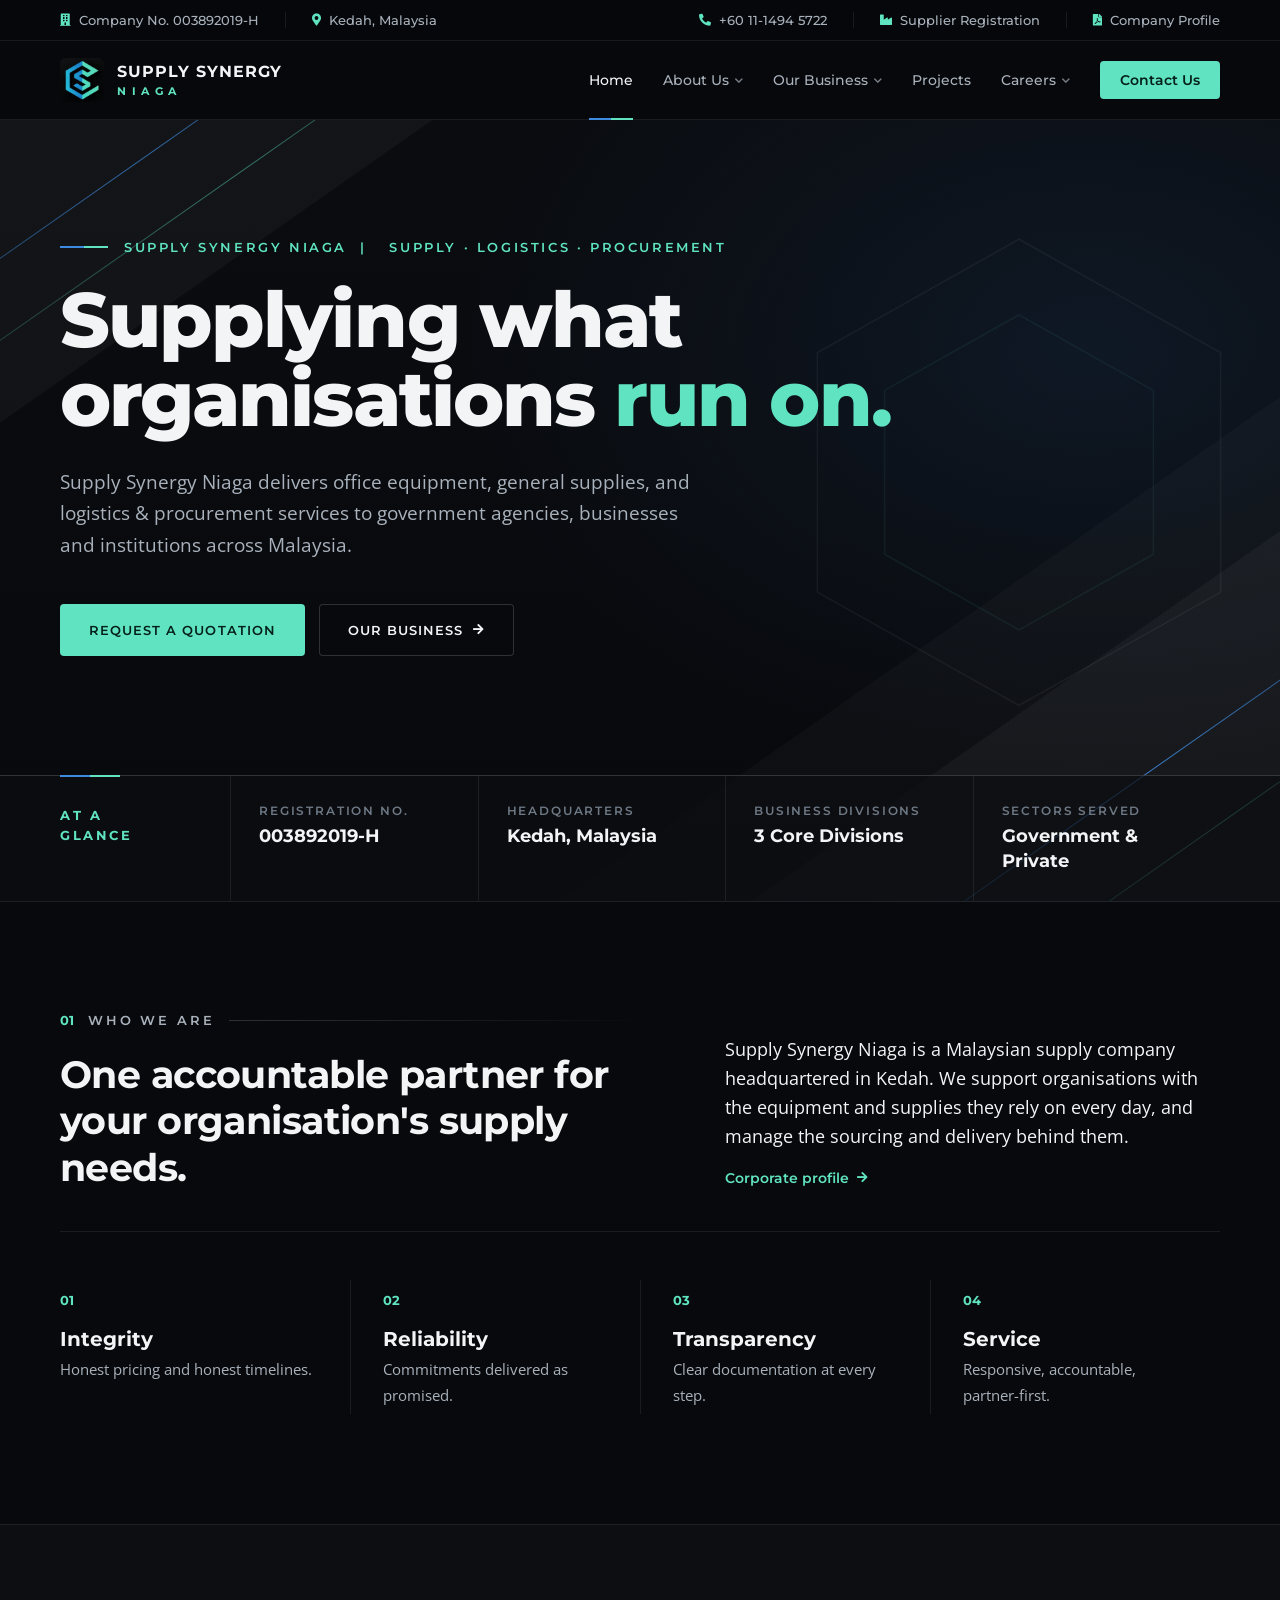
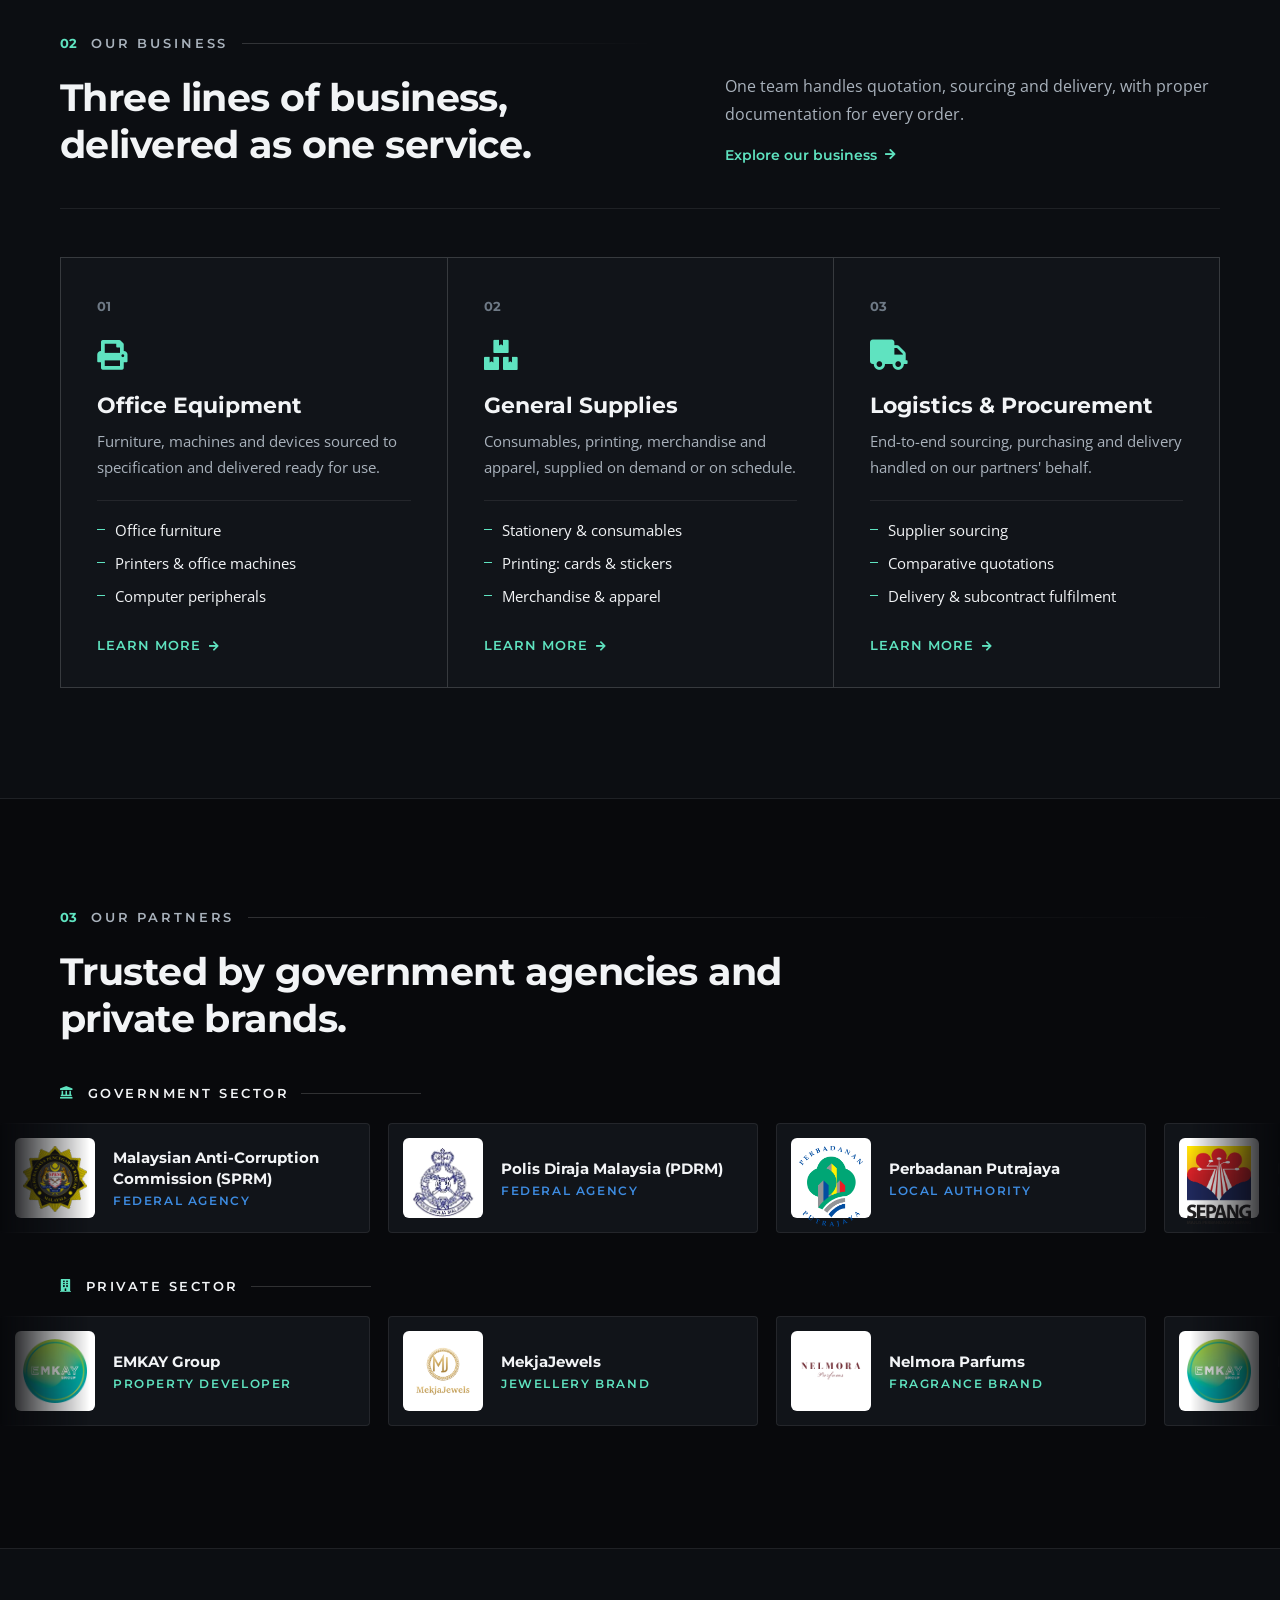
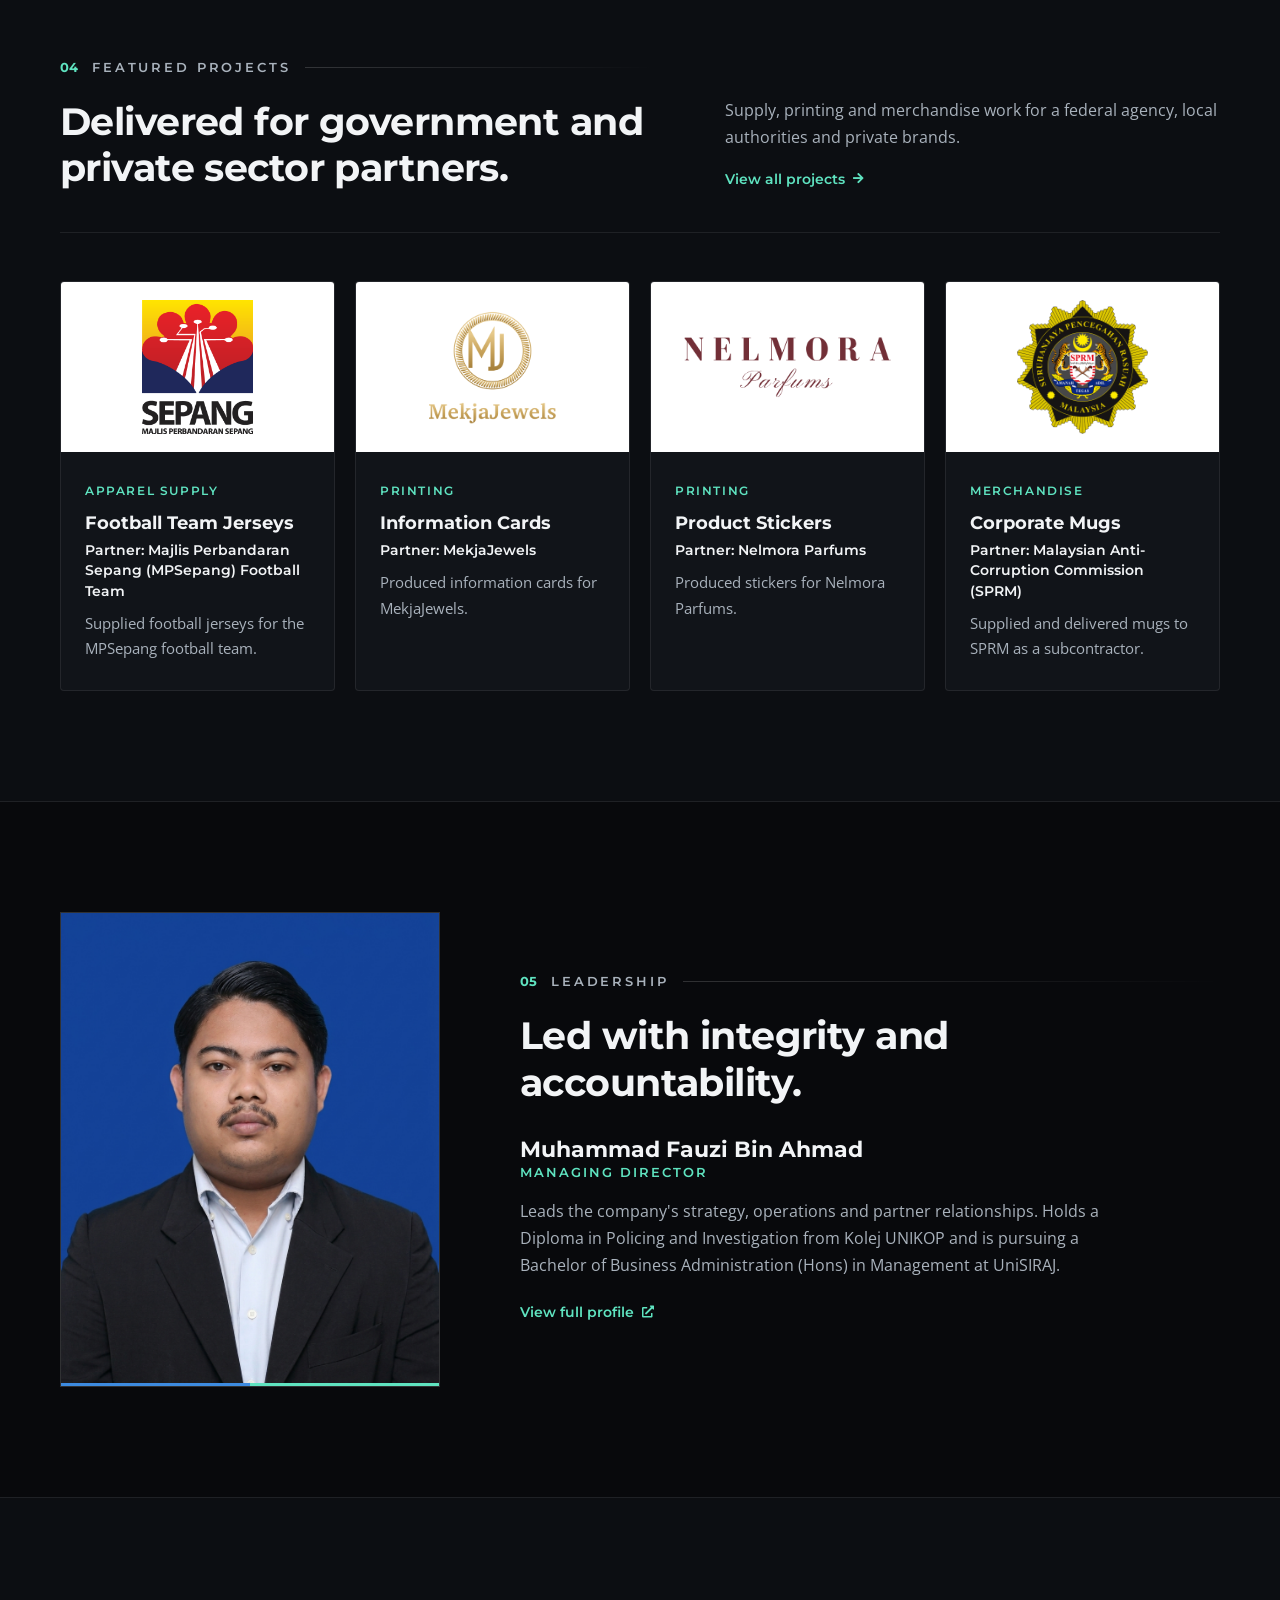
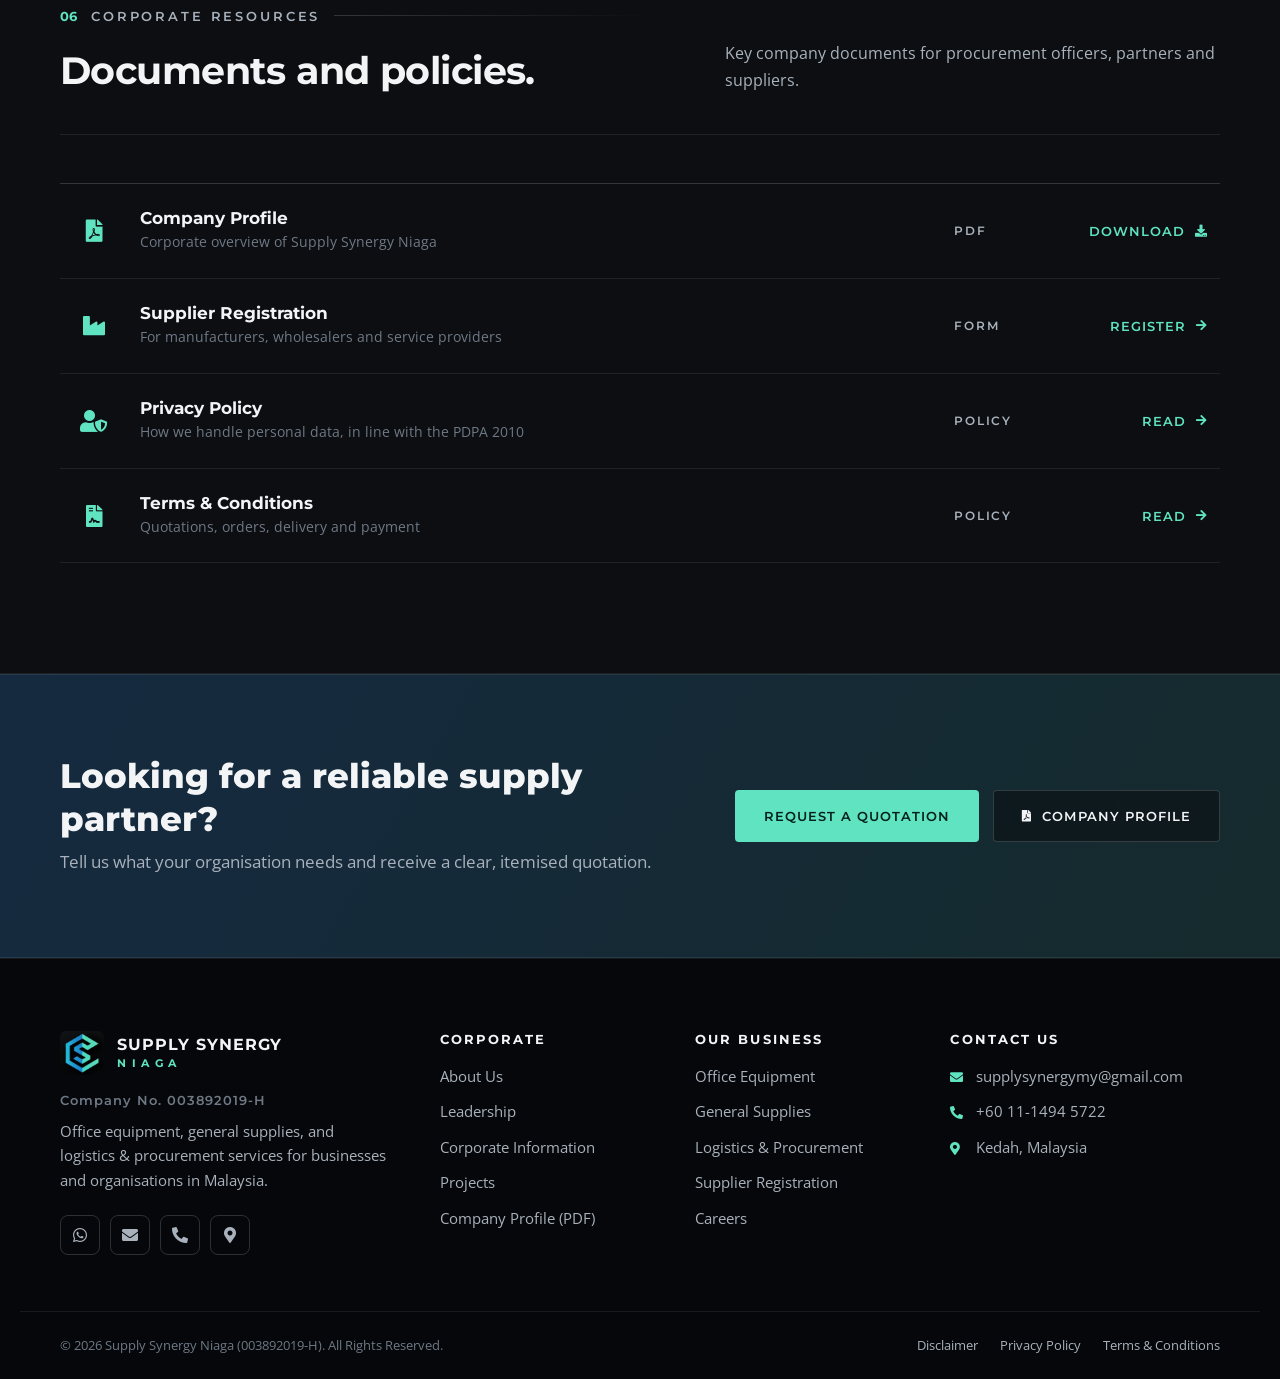
==== index.html @ 67c3a8c5 "Add PDRM, Majlis Perbandaran Kubang Pasu and EMKAY Group as partners" ====
<!DOCTYPE html>
<html lang="en">
<head>
    <meta charset="UTF-8">
    <meta name="viewport" content="width=device-width, initial-scale=1.0">
    <title>Supply Synergy Niaga — Office Equipment, General Supplies, Logistics &amp; Procurement</title>
    <meta name="description" content="Supply Synergy Niaga (003892019-H) supplies office equipment and general supplies, and provides logistics and procurement services to organisations in Malaysia.">
    <link rel="preconnect" href="https://fonts.googleapis.com">
    <link rel="preconnect" href="https://fonts.gstatic.com" crossorigin>
    <link href="https://fonts.googleapis.com/css2?family=Montserrat:wght@500;600;700;800&family=Open+Sans:wght@400;500;600&display=swap" rel="stylesheet">
    <link rel="stylesheet" href="https://cdnjs.cloudflare.com/ajax/libs/font-awesome/5.15.3/css/all.min.css">
    <link rel="stylesheet" href="style.css">
    <link rel="icon" type="image/png" href="image/sc-icon.png">
    <link rel="apple-touch-icon" href="image/sc-icon.png">
</head>
<body>

<!-- ═════════ TOP BAR ═════════ -->
<div class="topbar">
    <div class="wrap topbar-inner">
        <div class="tb-left">
            <span><i class="fas fa-building"></i>Company No. 003892019-H</span>
            <span><i class="fas fa-map-marker-alt"></i>Kedah, Malaysia</span>
        </div>
        <div class="tb-right">
            <a href="tel:+601114945722"><i class="fas fa-phone-alt"></i>+60 11-1494 5722</a>
            <a href="careers.html#suppliers"><i class="fas fa-industry"></i>Supplier Registration</a>
            <a href="company-profile.pdf" target="_blank"><i class="fas fa-file-pdf"></i>Company Profile</a>
        </div>
    </div>
</div>

<!-- ═════════ HEADER ═════════ -->
<header class="header" id="header">
    <span class="progress" id="progress" aria-hidden="true"></span>
    <div class="wrap header-inner">
        <a href="index.html" class="brand">
            <span class="biz-mark" aria-hidden="true"></span>
            <span class="brand-name">Supply Synergy <span class="biz-accent">Niaga</span></span>
        </a>
        <nav class="nav" id="nav">
            <a href="index.html" class="top current" aria-current="page">Home</a>
            <div class="dd">
                <a href="about.html" class="top">About Us <i class="fas fa-chevron-down dd-caret"></i></a>
                <div class="dd-menu mega">
                    <div class="mega-intro">
                        <p class="mega-title">About Us</p>
                        <p>A Malaysian supply, logistics and procurement company built on integrity and reliability.</p>
                        <a href="about.html" class="text-link">Overview <i class="fas fa-arrow-right"></i></a>
                    </div>
                    <div class="mega-links">
                        <a href="about.html#profile"><strong>Corporate Profile</strong><span>Who we are and what we do</span></a>
                        <a href="about.html#vision"><strong>Vision &amp; Mission</strong><span>Our direction and core values</span></a>
                        <a href="about.html#leadership"><strong>Leadership</strong><span>The team that leads the company</span></a>
                        <a href="about.html#corporate-info"><strong>Corporate Information</strong><span>Registration and company details</span></a>
                    </div>
                </div>
            </div>
            <div class="dd">
                <a href="services.html" class="top">Our Business <i class="fas fa-chevron-down dd-caret"></i></a>
                <div class="dd-menu mega">
                    <div class="mega-intro">
                        <p class="mega-title">Our Business</p>
                        <p>Three lines of business, delivered as one service by a single accountable team.</p>
                        <a href="services.html" class="text-link">Overview <i class="fas fa-arrow-right"></i></a>
                    </div>
                    <div class="mega-links">
                        <a href="services.html#office-equipment"><strong>Office Equipment</strong><span>Furniture, machines and devices</span></a>
                        <a href="services.html#general-supplies"><strong>General Supplies</strong><span>Consumables, printing and merchandise</span></a>
                        <a href="services.html#logistics-procurement"><strong>Logistics &amp; Procurement</strong><span>Sourcing, purchasing and delivery</span></a>
                        <a href="services.html#industries"><strong>Industries We Serve</strong><span>Government, councils and private sector</span></a>
                    </div>
                </div>
            </div>
            <a href="projects.html" class="top">Projects</a>
            <div class="dd">
                <a href="careers.html" class="top">Careers <i class="fas fa-chevron-down dd-caret"></i></a>
                <div class="dd-menu mega">
                    <div class="mega-intro">
                        <p class="mega-title">Careers</p>
                        <p>We welcome talented people, reliable suppliers and like-minded businesses to grow with us.</p>
                        <a href="careers.html" class="text-link">Overview <i class="fas fa-arrow-right"></i></a>
                    </div>
                    <div class="mega-links">
                        <a href="careers.html#careers"><strong>Join Our Team</strong><span>Send us your resume</span></a>
                        <a href="careers.html#suppliers"><strong>Supplier Registration</strong><span>Register as a supplier</span></a>
                        <a href="careers.html#partnership"><strong>Business Partnership</strong><span>Joint tenders and co-supply</span></a>
                    </div>
                </div>
            </div>
            <a href="contact.html" class="nav-cta">Contact Us</a>
            <span class="nav-indicator" id="navIndicator" aria-hidden="true"></span>
        </nav>
        <button class="menu" id="menu" aria-label="Open menu" aria-expanded="false">
            <span></span><span></span><span></span>
        </button>
    </div>
</header>

<main>

<!-- HERO -->
<section class="hero" id="home">
    <div class="hero-bg" aria-hidden="true">
        <span class="hero-slab"></span>
        <span class="hero-line l1"></span>
        <span class="hero-line l2"></span>
        <span class="hero-line l3"></span>
        <span class="hero-line l4"></span>
        <svg class="hero-mark" viewBox="0 0 100 115">
            <polygon points="50,2 98,29 98,86 50,113 2,86 2,29"/>
            <polygon points="50,20 82,38 82,77 50,95 18,77 18,38"/>
        </svg>
    </div>
    <div class="wrap hero-inner">
        <div class="hero-text">
            <p class="hero-eyebrow"><span class="he-co">Supply Synergy Niaga &nbsp;|&nbsp;</span> Supply &middot; Logistics &middot; Procurement</p>
            <h1>Supplying what organisations <span>run on.</span></h1>
            <p class="hero-lead">
                Supply Synergy Niaga delivers office equipment, general supplies, and logistics &amp; procurement
                services to government agencies, businesses and institutions across Malaysia.
            </p>
            <div class="home-actions">
                <a href="contact.html" class="btn btn-primary">Request a Quotation</a>
                <a href="services.html" class="btn btn-outline">Our Business <i class="fas fa-arrow-right"></i></a>
            </div>
        </div>
    </div>

    <!-- at a glance -->
    <div class="glance" aria-label="Company at a glance">
        <div class="wrap glance-inner">
            <p class="glance-label">At a <br>Glance</p>
            <dl class="glance-grid">
                <div><dt>Registration No.</dt><dd>003892019-H</dd></div>
                <div><dt>Headquarters</dt><dd>Kedah, Malaysia</dd></div>
                <div><dt>Business Divisions</dt><dd>3 Core Divisions</dd></div>
                <div><dt>Sectors Served</dt><dd>Government &amp; Private</dd></div>
            </dl>
        </div>
    </div>
</section>

<!-- WHO WE ARE -->
<section class="section">
    <div class="wrap">
        <div class="sec-intro">
            <div>
                <div class="sec-head"><span class="sec-idx">01</span><span class="sec-name">Who We Are</span></div>
                <h2 class="sec-title">One accountable partner for your organisation's supply needs.</h2>
            </div>
            <div>
                <p class="lead">Supply Synergy Niaga is a Malaysian supply company headquartered in Kedah. We support organisations with the equipment and supplies they rely on every day, and manage the sourcing and delivery behind them.</p>
                <a href="about.html" class="text-link">Corporate profile <i class="fas fa-arrow-right"></i></a>
            </div>
        </div>
        <div class="values-row">
            <div><span>01</span><strong>Integrity</strong><p>Honest pricing and honest timelines.</p></div>
            <div><span>02</span><strong>Reliability</strong><p>Commitments delivered as promised.</p></div>
            <div><span>03</span><strong>Transparency</strong><p>Clear documentation at every step.</p></div>
            <div><span>04</span><strong>Service</strong><p>Responsive, accountable, partner-first.</p></div>
        </div>
    </div>
</section>

<!-- OUR BUSINESS -->
<section class="section section-alt">
    <div class="wrap">
        <div class="sec-intro">
            <div>
                <div class="sec-head"><span class="sec-idx">02</span><span class="sec-name">Our Business</span></div>
                <h2 class="sec-title">Three lines of business, delivered as one service.</h2>
            </div>
            <div>
                <p>One team handles quotation, sourcing and delivery, with proper documentation for every order.</p>
                <a href="services.html" class="text-link">Explore our business <i class="fas fa-arrow-right"></i></a>
            </div>
        </div>
        <div class="divisions">
            <a href="services.html#office-equipment" class="division">
                <span class="div-num">01</span>
                <i class="fas fa-print"></i>
                <h3>Office Equipment</h3>
                <p>Furniture, machines and devices sourced to specification and delivered ready for use.</p>
                <ul><li>Office furniture</li><li>Printers &amp; office machines</li><li>Computer peripherals</li></ul>
                <span class="div-more">Learn more <i class="fas fa-arrow-right"></i></span>
            </a>
            <a href="services.html#general-supplies" class="division">
                <span class="div-num">02</span>
                <i class="fas fa-boxes"></i>
                <h3>General Supplies</h3>
                <p>Consumables, printing, merchandise and apparel, supplied on demand or on schedule.</p>
                <ul><li>Stationery &amp; consumables</li><li>Printing: cards &amp; stickers</li><li>Merchandise &amp; apparel</li></ul>
                <span class="div-more">Learn more <i class="fas fa-arrow-right"></i></span>
            </a>
            <a href="services.html#logistics-procurement" class="division">
                <span class="div-num">03</span>
                <i class="fas fa-truck"></i>
                <h3>Logistics &amp; Procurement</h3>
                <p>End-to-end sourcing, purchasing and delivery handled on our partners' behalf.</p>
                <ul><li>Supplier sourcing</li><li>Comparative quotations</li><li>Delivery &amp; subcontract fulfilment</li></ul>
                <span class="div-more">Learn more <i class="fas fa-arrow-right"></i></span>
            </a>
        </div>
    </div>
</section>

<!-- PARTNERS -->
<section class="section partners" id="partners" aria-label="Our partners">
    <div class="wrap">
        <div class="sec-head"><span class="sec-idx">03</span><span class="sec-name">Our Partners</span></div>
        <div class="partners-head">
            <h2 class="sec-title">Trusted by government agencies and private brands.</h2>
        </div>
    </div>
    <div class="pm-row">
        <div class="wrap"><p class="pm-label"><i class="fas fa-landmark"></i> Government Sector</p></div>
        <div class="pm">
            <ul class="pm-track">
                <li class="pm-card"><span class="pm-logo"><img src="image/sprm.png" alt=""></span><span class="pm-text"><strong>Malaysian Anti-Corruption Commission (SPRM)</strong><small>Federal Agency</small></span></li>
                <li class="pm-card"><span class="pm-logo"><img src="image/pdrm-web.png" alt=""></span><span class="pm-text"><strong>Polis Diraja Malaysia (PDRM)</strong><small>Federal Agency</small></span></li>
                <li class="pm-card"><span class="pm-logo"><img src="image/ppj-web.png" alt=""></span><span class="pm-text"><strong>Perbadanan Putrajaya</strong><small>Local Authority</small></span></li>
                <li class="pm-card"><span class="pm-logo"><img src="image/mpsepang.png" alt=""></span><span class="pm-text"><strong>Majlis Perbandaran Sepang</strong><small>Municipal Council</small></span></li>
                <li class="pm-card"><span class="pm-logo"><img src="image/kubang%20pasu.png" alt=""></span><span class="pm-text"><strong>Majlis Perbandaran Kubang Pasu</strong><small>Municipal Council</small></span></li>
            </ul>
        </div>
    </div>
    <div class="pm-row pm-private">
        <div class="wrap"><p class="pm-label"><i class="fas fa-building"></i> Private Sector</p></div>
        <div class="pm pm-rev">
            <ul class="pm-track">
                <li class="pm-card"><span class="pm-logo"><img src="image/emkay.png" alt=""></span><span class="pm-text"><strong>EMKAY Group</strong><small>Property Developer</small></span></li>
                <li class="pm-card"><span class="pm-logo"><img src="image/mekjajewels-web.png" alt=""></span><span class="pm-text"><strong>MekjaJewels</strong><small>Jewellery Brand</small></span></li>
                <li class="pm-card"><span class="pm-logo"><img src="image/nelmora.png" alt=""></span><span class="pm-text"><strong>Nelmora Parfums</strong><small>Fragrance Brand</small></span></li>
            </ul>
        </div>
    </div>
</section>

<!-- FEATURED PROJECTS -->
<section class="section section-alt">
    <div class="wrap">
        <div class="sec-intro">
            <div>
                <div class="sec-head"><span class="sec-idx">04</span><span class="sec-name">Featured Projects</span></div>
                <h2 class="sec-title">Delivered for government and private sector partners.</h2>
            </div>
            <div>
                <p>Supply, printing and merchandise work for a federal agency, local authorities and private brands.</p>
                <a href="projects.html" class="text-link">View all projects <i class="fas fa-arrow-right"></i></a>
            </div>
        </div>
        <div class="projects">
            <article class="project">
                <div class="project-img project-logo"><img src="image/mpsepang.png" alt="Majlis Perbandaran Sepang logo"></div>
                <div class="project-body">
                    <span class="project-tag">Apparel Supply</span>
                    <h3>Football Team Jerseys</h3>
                    <p class="project-client">Partner: Majlis Perbandaran Sepang (MPSepang) Football Team</p>
                    <p>Supplied football jerseys for the MPSepang football team.</p>
                </div>
            </article>
            <article class="project">
                <div class="project-img project-logo"><img src="image/mekjajewels-web.png" alt="MekjaJewels logo"></div>
                <div class="project-body">
                    <span class="project-tag">Printing</span>
                    <h3>Information Cards</h3>
                    <p class="project-client">Partner: MekjaJewels</p>
                    <p>Produced information cards for MekjaJewels.</p>
                </div>
            </article>
            <article class="project">
                <div class="project-img project-logo"><img src="image/nelmora.png" alt="Nelmora Parfums logo"></div>
                <div class="project-body">
                    <span class="project-tag">Printing</span>
                    <h3>Product Stickers</h3>
                    <p class="project-client">Partner: Nelmora Parfums</p>
                    <p>Produced stickers for Nelmora Parfums.</p>
                </div>
            </article>
            <article class="project">
                <div class="project-img project-logo"><img src="image/sprm.png" alt="Malaysian Anti-Corruption Commission (SPRM) logo"></div>
                <div class="project-body">
                    <span class="project-tag">Merchandise</span>
                    <h3>Corporate Mugs</h3>
                    <p class="project-client">Partner: Malaysian Anti-Corruption Commission (SPRM)</p>
                    <p>Supplied and delivered mugs to SPRM as a subcontractor.</p>
                </div>
            </article>
        </div>
    </div>
</section>

<!-- LEADERSHIP -->
<section class="section">
    <div class="wrap leader-feature">
        <div class="lf-photo"><img src="image/F.jpg" alt="Muhammad Fauzi Bin Ahmad, Managing Director"></div>
        <div class="lf-body">
            <div class="sec-head"><span class="sec-idx">05</span><span class="sec-name">Leadership</span></div>
            <h2 class="sec-title">Led with integrity and accountability.</h2>
            <p class="lf-name">Muhammad Fauzi Bin Ahmad</p>
            <p class="lf-role">Managing Director</p>
            <p>Leads the company's strategy, operations and partner relationships. Holds a Diploma in Policing and Investigation from Kolej UNIKOP and is pursuing a Bachelor of Business Administration (Hons) in Management at UniSIRAJ.</p>
            <a href="https://portfoliomuhammadfauzi.netlify.app" target="_blank" rel="noopener" class="text-link">View full profile <i class="fas fa-external-link-alt"></i></a>
        </div>
    </div>
</section>

<!-- CORPORATE RESOURCES -->
<section class="section section-alt">
    <div class="wrap">
        <div class="sec-intro">
            <div>
                <div class="sec-head"><span class="sec-idx">06</span><span class="sec-name">Corporate Resources</span></div>
                <h2 class="sec-title">Documents and policies.</h2>
            </div>
            <div>
                <p>Key company documents for procurement officers, partners and suppliers.</p>
            </div>
        </div>
        <ul class="docs">
            <li><a href="company-profile.pdf" target="_blank">
                <i class="fas fa-file-pdf"></i>
                <span class="doc-name"><strong>Company Profile</strong><small>Corporate overview of Supply Synergy Niaga</small></span>
                <span class="doc-type">PDF</span>
                <span class="doc-act">Download <i class="fas fa-download"></i></span>
            </a></li>
            <li><a href="careers.html#suppliers">
                <i class="fas fa-industry"></i>
                <span class="doc-name"><strong>Supplier Registration</strong><small>For manufacturers, wholesalers and service providers</small></span>
                <span class="doc-type">Form</span>
                <span class="doc-act">Register <i class="fas fa-arrow-right"></i></span>
            </a></li>
            <li><a href="privacy-policy.html">
                <i class="fas fa-user-shield"></i>
                <span class="doc-name"><strong>Privacy Policy</strong><small>How we handle personal data, in line with the PDPA 2010</small></span>
                <span class="doc-type">Policy</span>
                <span class="doc-act">Read <i class="fas fa-arrow-right"></i></span>
            </a></li>
            <li><a href="terms.html">
                <i class="fas fa-file-contract"></i>
                <span class="doc-name"><strong>Terms &amp; Conditions</strong><small>Quotations, orders, delivery and payment</small></span>
                <span class="doc-type">Policy</span>
                <span class="doc-act">Read <i class="fas fa-arrow-right"></i></span>
            </a></li>
        </ul>
    </div>
</section>

<section class="cta-band">
    <div class="wrap cta-inner">
        <div>
            <h2>Looking for a reliable supply partner?</h2>
            <p>Tell us what your organisation needs and receive a clear, itemised quotation.</p>
        </div>
        <div class="cta-actions">
            <a href="contact.html" class="btn btn-primary">Request a Quotation</a>
            <a href="company-profile.pdf" target="_blank" class="btn btn-outline"><i class="fas fa-file-pdf"></i> Company Profile</a>
        </div>
    </div>
</section>

</main>

<!-- ═════════ FOOTER ═════════ -->
<footer class="biz-footer">
    <div class="wrap bf-grid">
        <div class="bf-brand">
            <a href="index.html" class="brand">
                <span class="biz-mark" aria-hidden="true"></span>
                <span class="brand-name">Supply Synergy <span class="biz-accent">Niaga</span></span>
            </a>
            <p class="bf-reg">Company No. 003892019-H</p>
            <p>Office equipment, general supplies, and logistics &amp; procurement services for businesses and organisations in Malaysia.</p>
            <div class="bf-social">
                <a href="https://wa.me/601114945722" target="_blank" rel="noopener" aria-label="WhatsApp"><i class="fab fa-whatsapp"></i></a>
                <a href="mailto:supplysynergymy@gmail.com" aria-label="Email"><i class="fas fa-envelope"></i></a>
                <a href="tel:+601114945722" aria-label="Phone"><i class="fas fa-phone-alt"></i></a>
                <a href="https://maps.app.goo.gl/RT6RMcLfSnPnwhN46" target="_blank" rel="noopener" aria-label="Location"><i class="fas fa-map-marker-alt"></i></a>
            </div>
        </div>
        <div>
            <h4>Corporate</h4>
            <ul>
                <li><a href="about.html">About Us</a></li>
                <li><a href="about.html#leadership">Leadership</a></li>
                <li><a href="about.html#corporate-info">Corporate Information</a></li>
                <li><a href="projects.html">Projects</a></li>
                <li><a href="company-profile.pdf" target="_blank">Company Profile (PDF)</a></li>
            </ul>
        </div>
        <div>
            <h4>Our Business</h4>
            <ul>
                <li><a href="services.html#office-equipment">Office Equipment</a></li>
                <li><a href="services.html#general-supplies">General Supplies</a></li>
                <li><a href="services.html#logistics-procurement">Logistics &amp; Procurement</a></li>
                <li><a href="careers.html#suppliers">Supplier Registration</a></li>
                <li><a href="careers.html">Careers</a></li>
            </ul>
        </div>
        <div>
            <h4>Contact Us</h4>
            <ul class="bf-contact">
                <li><i class="fas fa-envelope"></i><a href="mailto:supplysynergymy@gmail.com">supplysynergymy@gmail.com</a></li>
                <li><i class="fas fa-phone-alt"></i><a href="tel:+601114945722">+60 11-1494 5722</a></li>
                <li><i class="fas fa-map-marker-alt"></i><a href="https://maps.app.goo.gl/RT6RMcLfSnPnwhN46" target="_blank" rel="noopener">Kedah, Malaysia</a></li>
            </ul>
        </div>
    </div>
    <div class="wrap bf-bottom">
        <span>&copy; 2026 Supply Synergy Niaga (003892019-H). All Rights Reserved.</span>
        <nav class="bf-legal" aria-label="Legal">
            <a href="disclaimer.html">Disclaimer</a>
            <a href="privacy-policy.html">Privacy Policy</a>
            <a href="terms.html">Terms &amp; Conditions</a>
        </nav>
    </div>
</footer>

<script src="script.js"></script>
</body>
</html>
---- style.css ----
/* Supply Synergy Niaga — corporate website
   Dark theme: colours and heading font follow the Supply Synergy Niaga logo. */

:root {
    --bg:     #08090c;
    --bg-2:   #0c0e12;
    --card:   #111419;
    --card-2: #161a20;
    --line:   rgba(255,255,255,.08);
    --line-2: rgba(255,255,255,.16);

    --text:   #f2f4f6;
    --text-2: #a9b2bc;
    --muted:  #6e7985;

    --blue:   #3d8be0;
    --mint:   #5fe3c0;
    --bar: linear-gradient(90deg, var(--blue) 50%, var(--mint) 50%);

    --head: 'Montserrat', Arial, sans-serif;
    --body: 'Open Sans', Arial, sans-serif;
    --r: 4px;
    --ease: cubic-bezier(.2,.7,.2,1);
    --hh: 78px;
}

*, *::before, *::after { margin: 0; padding: 0; box-sizing: border-box; }
html { scroll-behavior: smooth; scroll-padding-top: calc(var(--hh) + 16px); }
body {
    background: var(--bg);
    color: var(--text-2);
    font: 400 16px/1.7 var(--body);
    -webkit-font-smoothing: antialiased;
    overflow-x: hidden;
}
a { color: inherit; text-decoration: none; }
img { display: block; max-width: 100%; }
ul, ol { list-style: none; }
h1, h2, h3, h4 { font-family: var(--head); color: var(--text); line-height: 1.25; }

.wrap { max-width: 1240px; margin: 0 auto; padding: 0 40px; }

/* ═════════ BUTTONS ═════════ */
.btn {
    display: inline-flex; align-items: center; justify-content: center; gap: 10px;
    height: 52px; padding: 0 28px;
    border-radius: 4px; border: 1px solid transparent;
    font: 600 13px var(--head); letter-spacing: .08em; text-transform: uppercase;
    cursor: pointer;
    transition: background .2s, color .2s, border-color .2s;
}
.btn i { font-size: 12px; }
.btn-primary { background: var(--mint); color: #05201a; }
.btn-primary:hover { background: #84ecd0; }
.btn-outline { border-color: var(--line-2); color: var(--text); background: rgba(8,9,12,.5); }
.btn-outline:hover { border-color: var(--mint); color: var(--mint); }

/* ═════════ TOP BAR ═════════ */
.topbar { background: #05070a; border-bottom: 1px solid var(--line); font: 500 13px var(--head); color: var(--text-2); }
.topbar-inner { height: 40px; display: flex; align-items: center; justify-content: space-between; gap: 20px; }
.tb-left, .tb-right { display: flex; align-items: center; gap: 26px; }
.topbar a, .topbar span { display: inline-flex; align-items: center; gap: 8px; white-space: nowrap; transition: color .2s; }
.topbar i { color: var(--mint); font-size: 12px; }
.topbar a:hover { color: var(--text); }
.tb-right a + a, .tb-left span + span { padding-left: 26px; border-left: 1px solid var(--line); }

/* ═════════ HEADER ═════════ */
.header {
    position: sticky; top: 0; z-index: 50;
    background: rgba(8,9,12,.92);
    backdrop-filter: blur(12px); -webkit-backdrop-filter: blur(12px);
    border-bottom: 1px solid var(--line);
    transition: box-shadow .3s;
}
.header.ruled { box-shadow: 0 10px 30px rgba(0,0,0,.45); }
.progress {
    position: absolute; left: 0; bottom: -1px; height: 2px; width: 100%;
    background: linear-gradient(90deg, var(--blue), var(--mint));
    transform-origin: 0 50%; transform: scaleX(0);
}
.header-inner { height: var(--hh); display: flex; align-items: center; justify-content: space-between; gap: 24px; }

.brand { display: flex; align-items: center; gap: 13px; }
.biz-mark {
    width: 44px; height: 44px; flex-shrink: 0; border-radius: 6px;
    background: #0b0d10 url('image/sc-icon.png') center / cover no-repeat;
}
.brand-name {
    display: flex; flex-direction: column;
    font: 700 16px/1.1 var(--head); letter-spacing: .06em; text-transform: uppercase; color: var(--text);
}
.biz-accent { margin-top: 5px; font: 700 11px/1 var(--head); letter-spacing: .5em; color: var(--mint); }

.nav { position: relative; align-self: stretch; display: flex; align-items: center; gap: 30px; }
.nav a { font: 500 14px var(--head); color: var(--text-2); transition: color .2s; }
.nav a:hover, .nav a.active, .nav a.top.current { color: var(--text); }
.nav a.nav-cta { padding: 10px 20px; border-radius: 4px; background: var(--mint); color: #05201a; font-weight: 600; }
.nav a.nav-cta:hover { background: #84ecd0; color: #05201a; }
.nav-indicator {
    position: absolute; left: 0; bottom: -1px; height: 2px; width: 0;
    background: var(--bar);
    transition: transform .4s var(--ease), width .4s var(--ease), opacity .3s;
    opacity: 0;
}
.nav-indicator.show { opacity: 1; }

/* mega menu: full-width panel under the header */
.header-inner { position: relative; }
.nav { position: static; }
.dd { position: static; align-self: stretch; display: flex; align-items: center; }
.dd > a { display: inline-flex; align-items: center; gap: 6px; }
.dd-caret { font-size: 9px; opacity: .7; transition: transform .25s; }
.dd:hover .dd-caret, .dd:focus-within .dd-caret { transform: rotate(180deg); }
.dd-menu {
    position: absolute; top: 100%; left: 40px; right: 40px;
    display: grid; grid-template-columns: 320px minmax(0, 1fr);
    background: #0d1015; border: 1px solid var(--line-2); border-top: 0;
    box-shadow: 0 30px 60px rgba(0,0,0,.6);
    opacity: 0; visibility: hidden; transform: translateY(6px);
    transition: opacity .2s, transform .2s, visibility .2s;
    z-index: 60;
}
.dd-menu::before { content: ''; position: absolute; left: 0; top: 0; width: 160px; height: 2px; background: var(--bar); }
.dd:hover .dd-menu, .dd:focus-within .dd-menu { opacity: 1; visibility: visible; transform: none; }
.mega-intro { padding: 36px 36px 34px; border-right: 1px solid var(--line); background: var(--bg-2); }
.mega-title { font: 700 22px var(--head); color: var(--text); }
.mega-intro p:not(.mega-title) { margin-top: 10px; font-size: 14.5px; line-height: 1.65; }
.mega-intro .text-link { margin-top: 18px; }
.mega-links { padding: 24px; display: grid; grid-template-columns: repeat(2, minmax(0, 1fr)); gap: 4px; align-content: start; }
.mega-links a { display: block; padding: 16px 18px; border-left: 2px solid transparent; transition: background .2s, border-color .2s; }
.mega-links a:hover { background: rgba(255,255,255,.03); border-left-color: var(--mint); }
.mega-links strong { display: block; font: 600 15px var(--head); color: var(--text); }
.mega-links span { display: block; margin-top: 3px; font: 400 13.5px var(--body); color: var(--muted); }
.mega-links a:hover strong { color: var(--mint); }

.menu { display: none; width: 40px; height: 40px; background: none; border: 0; cursor: pointer; position: relative; }
.menu span { position: absolute; left: 9px; right: 9px; height: 2px; border-radius: 2px; background: var(--text); transition: transform .25s, opacity .25s, top .25s; }
.menu span:nth-child(1) { top: 13px; }
.menu span:nth-child(2) { top: 19px; }
.menu span:nth-child(3) { top: 25px; }
.menu[aria-expanded="true"] span:nth-child(1) { top: 19px; transform: rotate(45deg); }
.menu[aria-expanded="true"] span:nth-child(2) { opacity: 0; }
.menu[aria-expanded="true"] span:nth-child(3) { top: 19px; transform: rotate(-45deg); }

/* ═════════ HOME HERO ═════════
   Full-width statement. The diagonal light lines and dark slabs echo the logo banner. */
.hero {
    position: relative; overflow: hidden;
    display: flex; flex-direction: column;
    min-height: min(880px, calc(100svh - 118px));
    border-bottom: 1px solid var(--line);
    background:
        radial-gradient(900px 600px at 85% 30%, rgba(61,139,224,.10), transparent 70%),
        linear-gradient(180deg, #0a0c10, var(--bg));
}
.hero-bg { position: absolute; inset: 0; pointer-events: none; }
.hero-slab {                /* dark angled panels, as in the banner corners */
    position: absolute; inset: 0;
    background:
        linear-gradient(145deg, rgba(255,255,255,.035) 0 18%, transparent 18.1%),
        linear-gradient(325deg, rgba(255,255,255,.04) 0 22%, transparent 22.1%),
        linear-gradient(325deg, rgba(255,255,255,.025) 0 30%, transparent 30.1%);
}
.hero-line { position: absolute; height: 1px; width: 900px; transform-origin: 0 50%; transform: rotate(-35deg); }
.hero-line.l1 { left: 62%; bottom: -120px; background: linear-gradient(90deg, transparent, var(--blue) 40%, transparent); }
.hero-line.l2 { left: 70%; bottom: -150px; background: linear-gradient(90deg, transparent, var(--mint) 45%, transparent); opacity: .8; }
.hero-line.l3 { left: -260px; top: 320px; background: linear-gradient(90deg, transparent, var(--blue) 55%, transparent); opacity: .7; }
.hero-line.l4 { left: -200px; top: 360px; background: linear-gradient(90deg, transparent, var(--mint) 60%, transparent); opacity: .45; }
.hero-mark { position: absolute; right: 4%; top: 50%; width: 420px; transform: translateY(-58%); }
.hero-mark polygon { fill: none; stroke: rgba(255,255,255,.05); stroke-width: 1.5; vector-effect: non-scaling-stroke; }
.hero-mark polygon + polygon { stroke: rgba(95,227,192,.07); }

.hero-inner {
    position: relative; z-index: 2; flex: 1; width: 100%;
    display: flex; align-items: center;
    padding-top: 100px; padding-bottom: 100px;
}
.hero-text { max-width: 900px; }
.hero-eyebrow {
    display: flex; align-items: center; gap: 16px;
    font: 600 13px var(--head); letter-spacing: .2em; text-transform: uppercase; color: var(--mint);
}
.hero-eyebrow::before { content: ''; width: 48px; height: 2px; flex-shrink: 0; background: var(--bar); }
.he-co { white-space: pre; }
.hero h1 {
    margin-top: 26px;
    font-size: clamp(42px, 6vw, 82px); font-weight: 800;
    line-height: 1.02; letter-spacing: -.025em;
}
.hero h1 span { color: var(--mint); }
.hero-lead { margin-top: 28px; max-width: 640px; font-size: 18.5px; line-height: 1.7; }
.home-actions { display: flex; flex-wrap: wrap; gap: 14px; margin-top: 44px; }

.hero-text > * { opacity: 0; animation: rise .9s var(--ease) forwards; }
.hero-text > :nth-child(1) { animation-delay: .1s; }
.hero-text > :nth-child(2) { animation-delay: .2s; }
.hero-text > :nth-child(3) { animation-delay: .3s; }
.hero-text > :nth-child(4) { animation-delay: .4s; }
@keyframes rise { from { opacity: 0; transform: translateY(22px); } to { opacity: 1; transform: none; } }

/* at a glance: strip along the bottom of the hero */
.glance { position: relative; z-index: 2; border-top: 1px solid var(--line-2); background: rgba(12,14,18,.75); }
.glance-inner { display: grid; grid-template-columns: 170px minmax(0, 1fr); align-items: stretch; }
.glance-label {
    position: relative; padding: 30px 0;
    font: 700 13px/1.5 var(--head); letter-spacing: .2em; text-transform: uppercase; color: var(--mint);
}
.glance-label::before { content: ''; position: absolute; left: 0; top: -1px; width: 60px; height: 2px; background: var(--bar); }
.glance-grid { display: grid; grid-template-columns: repeat(4, minmax(0, 1fr)); }
.glance-grid div { padding: 28px 28px; border-left: 1px solid var(--line); }
.glance-grid dt { font: 600 11.5px var(--head); letter-spacing: .16em; text-transform: uppercase; color: var(--muted); }
.glance-grid dd { margin-top: 6px; font: 700 18px/1.35 var(--head); color: var(--text); }

/* ═════════ SECTIONS ═════════ */
.section { padding: 110px 0; }
.section-alt { background: var(--bg-2); border-top: 1px solid var(--line); border-bottom: 1px solid var(--line); }

.sec-head { display: flex; align-items: center; gap: 14px; margin-bottom: 24px; }
.sec-head::after { content: ''; flex: 1; height: 1px; background: linear-gradient(90deg, var(--line-2), transparent); }
.sec-line { display: none; }
.sec-idx { font: 700 13px var(--head); color: var(--mint); }
.sec-idx:empty { display: none; }
.sec-name { font: 600 13px var(--head); letter-spacing: .22em; text-transform: uppercase; color: var(--text-2); }
.eyebrow-sm { display: block; font: 600 12px var(--head); letter-spacing: .2em; text-transform: uppercase; color: var(--mint); }
.sec-title {
    max-width: 780px;
    font-size: clamp(26px, 3.2vw, 38px); font-weight: 700; line-height: 1.22; letter-spacing: -.015em;
    margin-bottom: 48px;
}
.sec-row { display: flex; align-items: flex-end; justify-content: space-between; gap: 24px; margin-bottom: 48px; }
.sec-row > div { flex: 1; min-width: 0; }
.sec-row .sec-title { margin-bottom: 0; }
.sec-row .text-link { white-space: nowrap; margin-top: 0; }

.lead { font-size: 18.5px; line-height: 1.65; color: var(--text); }
.text-link { display: inline-flex; align-items: center; gap: 8px; margin-top: 24px; font: 600 14px var(--head); color: var(--mint); }
.text-link i { font-size: 12px; transition: transform .25s; }
.text-link:hover i { transform: translateX(4px); }

/* card hover, shared */
.project, .value, .industries div, .join-card, .pm-card {
    transition: transform .3s var(--ease), box-shadow .3s, border-color .3s;
}
.project:hover, .value:hover, .industries div:hover, .join-card:hover {
    transform: translateY(-5px);
    border-color: rgba(95,227,192,.35);
    box-shadow: 0 22px 50px rgba(0,0,0,.5);
}

/* editorial section opening: title left, intro right */
.sec-intro {
    display: grid; grid-template-columns: minmax(0, 1.2fr) minmax(0, 1fr); gap: 72px; align-items: end;
    padding-bottom: 40px; margin-bottom: 48px; border-bottom: 1px solid var(--line);
}
.sec-intro .sec-title { margin-bottom: 0; }
.sec-intro .lead { font-size: 17.5px; }
.sec-intro .text-link { margin-top: 18px; }

/* ── home: values row ── */
.values-row { display: grid; grid-template-columns: repeat(4, minmax(0, 1fr)); }
.values-row div { padding: 6px 32px 6px 0; }
.values-row div + div { padding-left: 32px; border-left: 1px solid var(--line); }
.values-row span { font: 700 13px var(--head); color: var(--mint); }
.values-row strong { display: block; margin-top: 14px; font: 700 20px var(--head); color: var(--text); }
.values-row p { margin-top: 6px; font-size: 15px; }

/* ── home: business divisions ── */
.divisions { display: grid; grid-template-columns: repeat(3, minmax(0, 1fr)); border: 1px solid var(--line-2); background: var(--card); }
.division {
    position: relative; display: flex; flex-direction: column;
    padding: 40px 36px 34px;
    transition: background .3s;
}
.division + .division { border-left: 1px solid var(--line-2); }
.division::before {
    content: ''; position: absolute; left: 0; top: -1px; right: 0; height: 2px;
    background: var(--bar); transform: scaleX(0); transform-origin: left; transition: transform .4s var(--ease);
}
.division:hover { background: var(--card-2); }
.division:hover::before { transform: scaleX(1); }
.div-num { font: 700 13px var(--head); color: var(--muted); }
.division > i { margin-top: 26px; font-size: 30px; color: var(--mint); }
.division h3 { margin-top: 22px; font-size: 22px; font-weight: 700; }
.division p { margin-top: 10px; font-size: 15px; }
.division ul { margin-top: 20px; padding-top: 18px; border-top: 1px solid var(--line); display: grid; gap: 8px; flex: 1; align-content: start; }
.division li { position: relative; padding-left: 18px; font-size: 14.5px; color: var(--text); }
.division li::before { content: ''; position: absolute; left: 0; top: 10px; width: 8px; height: 1px; background: var(--mint); }
.div-more { margin-top: 28px; display: inline-flex; align-items: center; gap: 8px; font: 600 13px var(--head); letter-spacing: .08em; text-transform: uppercase; color: var(--mint); }
.div-more i { font-size: 11px; transition: transform .25s; }
.division:hover .div-more i { transform: translateX(4px); }

/* ── home: leadership feature ── */
.leader-feature { display: grid; grid-template-columns: 380px minmax(0, 1fr); gap: 80px; align-items: center; }
.lf-photo { position: relative; aspect-ratio: 4 / 5; overflow: hidden; border: 1px solid var(--line-2); }
.lf-photo img { width: 100%; height: 100%; object-fit: cover; object-position: center top; }
.lf-photo::after { content: ''; position: absolute; left: 0; bottom: 0; width: 100%; height: 3px; background: var(--bar); }
.lf-body .sec-title { margin-bottom: 30px; }
.lf-name { font: 700 22px var(--head); color: var(--text); }
.lf-role { margin-top: 2px; font: 600 12.5px var(--head); letter-spacing: .16em; text-transform: uppercase; color: var(--mint); }
.lf-body p:not(.lf-name):not(.lf-role) { margin-top: 18px; max-width: 620px; }

/* ── home: corporate resources ── */
.docs { border-top: 1px solid var(--line-2); }
.docs a {
    display: grid; grid-template-columns: 44px minmax(0, 1fr) 90px 140px; gap: 24px; align-items: center;
    padding: 24px 12px; border-bottom: 1px solid var(--line);
    transition: background .2s;
}
.docs a:hover { background: rgba(255,255,255,.025); }
.docs a > i { font-size: 22px; color: var(--mint); text-align: center; }
.doc-name strong { display: block; font: 700 17px var(--head); color: var(--text); }
.doc-name small { display: block; margin-top: 2px; font-size: 14px; color: var(--muted); }
.doc-type { font: 600 11.5px var(--head); letter-spacing: .16em; text-transform: uppercase; color: var(--text-2); }
.doc-act { justify-self: end; display: inline-flex; align-items: center; gap: 10px; font: 600 13px var(--head); letter-spacing: .08em; text-transform: uppercase; color: var(--mint); }
.doc-act i { font-size: 12px; transition: transform .25s; }
.docs a:hover .doc-act i { transform: translateX(3px); }

/* ── partners: moving rows, government and private ── */
.partners { overflow: hidden; }
.partners-head .sec-title { margin-bottom: 44px; }
.pm-row + .pm-row { margin-top: 34px; }
.pm-label {
    display: flex; align-items: center; gap: 12px; margin-bottom: 16px;
    font: 600 12.5px var(--head); letter-spacing: .2em; text-transform: uppercase; color: var(--text);
}
.pm-label i { color: var(--mint); }
.pm-label::after { content: ''; flex: 1; max-width: 120px; height: 1px; background: var(--line-2); }
.pm {
    overflow: hidden; padding: 6px 0 12px;
    -webkit-mask-image: linear-gradient(90deg, transparent, #000 7%, #000 93%, transparent);
            mask-image: linear-gradient(90deg, transparent, #000 7%, #000 93%, transparent);
}
.pm-track { display: flex; flex-wrap: wrap; justify-content: center; gap: 18px; padding: 0 24px; }
.pm-track.run {
    flex-wrap: nowrap; justify-content: flex-start; gap: 0; padding: 0;
    width: max-content; animation: pm-scroll 40s linear infinite;
}
.pm-rev .pm-track.run { animation-direction: reverse; }
.pm:hover .pm-track { animation-play-state: paused; }
@keyframes pm-scroll { to { transform: translateX(-50%); } }
.pm-card {
    flex: 0 0 auto; width: 370px;
    display: flex; align-items: center; gap: 18px;
    padding: 14px 22px 14px 14px;
    background: var(--card); border: 1px solid var(--line); border-radius: var(--r);
}
.pm-track.run .pm-card { margin-right: 18px; }
.pm-card:hover { border-color: rgba(95,227,192,.35); transform: translateY(-3px); }
.pm-logo {
    width: 80px; height: 80px; flex-shrink: 0; border-radius: 6px;
    display: grid; place-items: center; padding: 8px; background: #fff;
}
.pm-logo img { max-width: 100%; max-height: 100%; object-fit: contain; }
.pm-text strong { display: block; font: 700 15px/1.35 var(--head); color: var(--text); }
.pm-text small { display: block; margin-top: 5px; font: 600 11.5px var(--head); letter-spacing: .14em; text-transform: uppercase; color: var(--blue); }
.pm-private .pm-text small { color: var(--mint); }

/* ── projects ── */
.projects { display: grid; grid-template-columns: repeat(4, minmax(0, 1fr)); gap: 20px; }
.project { display: flex; flex-direction: column; overflow: hidden; background: var(--card); border: 1px solid var(--line); border-radius: var(--r); }
.project-img { position: relative; aspect-ratio: 16 / 10; overflow: hidden; background: #fff; }
.project-logo img {
    position: absolute; inset: 18px 24px; width: calc(100% - 48px); height: calc(100% - 36px);
    object-fit: contain; transition: transform .5s var(--ease);
}
.project:hover .project-logo img { transform: scale(1.04); }
.project-body { padding: 24px 24px 28px; flex: 1; }
.project-tag { font: 600 11.5px var(--head); letter-spacing: .14em; text-transform: uppercase; color: var(--mint); }
.project-body h3 { margin-top: 8px; font-size: 18px; font-weight: 700; }
.project-body p { margin-top: 10px; font-size: 15px; }
.project-body .project-client { margin-top: 6px; font: 600 13.5px/1.5 var(--head); color: var(--text); }

/* ── process ── */
.process { margin-top: 56px; }
.process-title { font: 600 13px var(--head); letter-spacing: .2em; text-transform: uppercase; color: var(--text-2); }
.process ol { margin-top: 30px; display: grid; grid-template-columns: repeat(5, minmax(0, 1fr)); counter-reset: step; border-top: 2px solid var(--line-2); }
.process li { counter-increment: step; position: relative; padding: 30px 18px 0 0; }
.process li::before {
    content: counter(step, decimal-leading-zero);
    position: absolute; top: -16px; left: 0;
    width: 30px; height: 30px; border-radius: 50%;
    display: grid; place-items: center;
    background: var(--bg-2); border: 2px solid var(--mint);
    font: 700 11px var(--head); color: var(--mint);
}
.process b { display: block; font: 700 16px var(--head); color: var(--text); }
.process span { display: block; margin-top: 3px; font-size: 14px; }
.process-on-home { margin-top: 0; }

/* ── call-to-action band ── */
.cta-band {
    position: relative;
    padding: 80px 0;
    background: linear-gradient(120deg, rgba(61,139,224,.2), rgba(95,227,192,.12)), #0b1118;
    border-top: 1px solid var(--line); border-bottom: 1px solid var(--line);
}
.cta-inner { display: flex; align-items: center; justify-content: space-between; gap: 40px; }
.cta-inner h2 { font-size: clamp(26px, 3vw, 34px); font-weight: 800; }
.cta-inner p { margin-top: 8px; font-size: 16.5px; }
.cta-actions { display: flex; gap: 14px; flex-wrap: wrap; flex-shrink: 0; }

/* ═════════ INNER PAGE BANNER ═════════ */
.page-hero {
    position: relative; overflow: hidden;
    padding: 88px 0 76px;
    background:
        radial-gradient(700px 360px at 85% 20%, rgba(61,139,224,.16), transparent 70%),
        radial-gradient(600px 300px at 10% 100%, rgba(95,227,192,.10), transparent 70%),
        #0a0d11;
    border-bottom: 1px solid var(--line);
}
.page-hero::before {
    content: ''; position: absolute; inset: 0;
    background: radial-gradient(circle, rgba(255,255,255,.05) 1px, transparent 1.3px) 0 0 / 26px 26px;
    -webkit-mask-image: linear-gradient(90deg, transparent 30%, #000 90%);
            mask-image: linear-gradient(90deg, transparent 30%, #000 90%);
}
.page-hero::after { content: ''; position: absolute; left: 0; bottom: 0; width: 160px; height: 3px; background: var(--bar); }
.ph-bg { display: none; }
.page-hero .wrap { position: relative; z-index: 1; }
.crumbs { font: 500 13px var(--head); color: var(--muted); }
.crumbs a { color: var(--text-2); transition: color .2s; }
.crumbs a:hover { color: var(--mint); }
.page-hero h1 { margin-top: 14px; font-size: clamp(34px, 4.6vw, 54px); font-weight: 800; letter-spacing: -.01em; }
.page-hero .ph-sub { margin-top: 14px; max-width: 640px; font-size: 18px; }

/* ═════════ ABOUT ═════════ */
.biz-about { display: grid; grid-template-columns: minmax(0, 1.5fr) minmax(0, 1fr); gap: 64px; align-items: start; }
.biz-about .sec-title { margin-bottom: 24px; }
.biz-about p + p { margin-top: 16px; }
.biz-facts { background: var(--card); border: 1px solid var(--line); border-radius: var(--r); padding: 8px 28px 28px; }
.biz-facts div { padding: 18px 0; }
.biz-facts div + div { border-top: 1px solid var(--line); }
.biz-facts div:last-child { border-top: 0; padding-bottom: 0; }
.biz-facts small { display: block; font: 600 11.5px var(--head); letter-spacing: .14em; text-transform: uppercase; color: var(--muted); }
.biz-facts strong { display: block; margin-top: 4px; font: 600 15px var(--head); color: var(--text); overflow-wrap: anywhere; }
.biz-pdf { width: 100%; }

.vm { display: grid; grid-template-columns: 1fr 1fr; gap: 20px; }
.vm-card { padding: 36px 36px; background: var(--card); border: 1px solid var(--line); border-radius: var(--r); }
.vm-card.vm-vision { background: linear-gradient(150deg, rgba(61,139,224,.16), rgba(95,227,192,.08)), var(--card); border-color: rgba(95,227,192,.25); }
.vm-card > i { font-size: 22px; color: var(--mint); }
.vm-card h3 { margin-top: 14px; font-size: 21px; font-weight: 700; }
.vm-card p { margin-top: 10px; font-size: 16.5px; }
.vm-vision p { color: var(--text); font: 600 19px/1.55 var(--head); }
.vm-card ul { margin-top: 12px; display: grid; gap: 9px; }
.vm-card li { position: relative; padding-left: 20px; font-size: 15.5px; }
.vm-card li::before { content: ''; position: absolute; left: 0; top: 10px; width: 7px; height: 7px; border-radius: 2px; background: var(--mint); }

.sub-head { margin: 48px 0 18px; font: 600 13px var(--head); letter-spacing: .2em; text-transform: uppercase; color: var(--text-2); }
.values { display: grid; grid-template-columns: repeat(4, minmax(0, 1fr)); gap: 20px; }
.value { padding: 28px 26px; background: var(--card); border: 1px solid var(--line); border-radius: var(--r); }
.value i { font-size: 20px; color: var(--mint); }
.value strong { display: block; margin-top: 16px; font: 700 16px var(--head); color: var(--text); }
.value span { display: block; margin-top: 4px; font-size: 14.5px; }

.leaders { display: grid; grid-template-columns: minmax(0, 860px); }
.leader { display: grid; grid-template-columns: 240px minmax(0, 1fr); overflow: hidden; background: var(--card); border: 1px solid var(--line); border-radius: var(--r); }
.leader-photo { aspect-ratio: 35 / 45; overflow: hidden; }
.leader-photo img { width: 100%; height: 100%; object-fit: cover; object-position: center top; }
.leader-body { padding: 34px 38px; display: flex; flex-direction: column; justify-content: center; }
.leader-body h3 { font-size: 23px; font-weight: 800; }
.leader-role { margin-top: 4px; font: 600 14px var(--head); color: var(--mint); letter-spacing: .04em; }
.leader-body > p:not(.leader-role) { margin-top: 16px; font-size: 15.5px; }
.leader-body .text-link { align-self: flex-start; }

.info-table { overflow: hidden; border: 1px solid var(--line-2); border-radius: var(--r); }
.info-table div { display: grid; grid-template-columns: 260px minmax(0, 1fr); border-bottom: 1px solid var(--line); }
.info-table div:last-child { border-bottom: 0; }
.info-table span { padding: 18px 24px; background: var(--card); font: 700 12px var(--head); letter-spacing: .12em; text-transform: uppercase; color: var(--muted); display: flex; align-items: center; }
.info-table strong { padding: 18px 24px; font: 600 15.5px var(--head); color: var(--text); overflow-wrap: anywhere; }
.info-table strong a:hover { color: var(--mint); }
.info-table .text-link { margin: 0 0 0 10px; font-size: 13px; }

/* ═════════ SERVICES ═════════ */
.svc-detail { display: grid; grid-template-columns: 380px minmax(0, 1fr); gap: 72px; align-items: center; }
#general-supplies .svc-detail { grid-template-columns: minmax(0, 1fr) 380px; }
#general-supplies .svc-visual { order: 2; }
.svc-visual {
    position: relative; aspect-ratio: 1 / 1; overflow: hidden; border-radius: 12px;
    display: grid; place-items: center;
    background: radial-gradient(circle at 30% 30%, rgba(61,139,224,.30), transparent 60%), radial-gradient(circle at 75% 80%, rgba(95,227,192,.22), transparent 60%), #0e1318;
    border: 1px solid var(--line-2);
}
.svc-visual i { font-size: 92px; color: var(--mint); opacity: .9; }
.svc-visual span { position: absolute; top: 22px; left: 26px; font: 800 44px var(--head); color: rgba(255,255,255,.12); }
.svc-detail .eyebrow-sm { margin-bottom: 12px; }
.svc-detail .sec-title { margin-bottom: 18px !important; }
.svc-detail p + p { margin-top: 12px; }

.scope { margin-top: 18px; padding-top: 16px; border-top: 1px dashed var(--line-2); display: grid; gap: 8px; }
.scope.two { grid-template-columns: 1fr 1fr; gap: 10px 24px; margin-top: 24px; }
.scope li { position: relative; padding-left: 22px; font-size: 15px; color: var(--text); }
.scope li::before { content: '\f00c'; font-family: 'Font Awesome 5 Free'; font-weight: 900; position: absolute; left: 0; top: 2px; font-size: 11px; color: var(--mint); }

.industries { display: grid; grid-template-columns: repeat(4, minmax(0, 1fr)); gap: 20px; }
.industries div { padding: 28px 26px; background: var(--card); border: 1px solid var(--line); border-radius: var(--r); }
.industries i { font-size: 24px; color: var(--mint); }
.industries h3 { margin-top: 16px; font-size: 17px; font-weight: 700; }
.industries p { margin-top: 8px; font-size: 14.5px; }

/* ═════════ CAREERS ═════════ */
.join { display: grid; grid-template-columns: repeat(3, minmax(0, 1fr)); gap: 20px; }
.join-card {
    display: flex; flex-direction: column; scroll-margin-top: 120px;
    padding: 34px 30px; background: var(--card); border: 1px solid var(--line); border-radius: var(--r);
}
.join-icon { width: 54px; height: 54px; display: grid; place-items: center; border-radius: 8px; background: rgba(95,227,192,.09); border: 1px solid rgba(95,227,192,.25); color: var(--mint); font-size: 21px; }
.join-card h3 { margin-top: 22px; font-size: 20px; font-weight: 700; }
.join-card p { margin-top: 10px; font-size: 15px; flex: 1; }
.join-link { margin-top: 22px; display: inline-flex; align-items: center; gap: 10px; font: 600 14px var(--head); color: var(--mint); }
.join-link i { transition: transform .25s; }
.join-link:hover i { transform: translateX(4px); }

.apply { display: grid; grid-template-columns: repeat(3, minmax(0, 1fr)); gap: 20px; margin-top: 8px; }
.apply div { padding: 28px; background: var(--card); border: 1px solid var(--line); border-radius: var(--r); }
.apply b { font: 800 30px var(--head); color: var(--mint); }
.apply h3 { margin-top: 10px; font-size: 18px; font-weight: 700; }
.apply p { margin-top: 8px; font-size: 15px; }
.apply a, .fine a { color: var(--mint); }
.fine { margin-top: 24px; font-size: 13.5px; color: var(--muted); }

/* ═════════ CONTACT ═════════ */
.contact-box {
    display: grid; grid-template-columns: minmax(0, 1fr) minmax(0, 1.3fr);
    border: 1px solid var(--line-2); border-radius: var(--r); overflow: hidden; background: var(--card);
}
.contact-info {
    padding: 48px 44px;
    background:
        radial-gradient(circle at 0% 0%, rgba(61,139,224,.22), transparent 60%),
        radial-gradient(circle at 100% 100%, rgba(95,227,192,.16), transparent 60%),
        #0e1318;
    border-right: 1px solid var(--line);
}
.contact-info h2 { font-size: clamp(26px, 3vw, 34px); font-weight: 800; line-height: 1.2; }
.contact-info > p { margin-top: 12px; }
.contact-list { margin-top: 36px; display: grid; gap: 22px; }
.contact-list li { display: flex; align-items: center; gap: 16px; }
.ci { width: 46px; height: 46px; flex-shrink: 0; display: grid; place-items: center; border-radius: 8px; background: rgba(255,255,255,.06); border: 1px solid rgba(255,255,255,.12); color: var(--mint); font-size: 17px; }
.contact-list small { display: block; font: 600 11.5px var(--head); letter-spacing: .14em; text-transform: uppercase; color: #8aa0b0; }
.contact-list a, .contact-list div > span { font-weight: 600; color: var(--text); overflow-wrap: anywhere; }
.contact-list a:hover { color: var(--mint); }

.contact-form { padding: 48px 44px; display: grid; gap: 18px; }
.form-title { font: 700 20px var(--head); color: var(--text); margin-bottom: 4px; }
.form-row { display: grid; grid-template-columns: repeat(2, minmax(0, 1fr)); gap: 18px; }
.contact-form label { display: grid; gap: 8px; font: 600 12px var(--head); letter-spacing: .08em; text-transform: uppercase; color: var(--text-2); }
.contact-form input, .contact-form textarea, .contact-form select {
    width: 100%;
    background: var(--bg); border: 1px solid var(--line-2); border-radius: 4px;
    padding: 13px 15px;
    font: 400 15px var(--body); color: var(--text);
    text-transform: none; letter-spacing: 0;
    outline: none; transition: border-color .2s, box-shadow .2s;
}
.contact-form select {
    background: var(--bg) url("data:image/svg+xml,%3Csvg xmlns='http://www.w3.org/2000/svg' width='12' height='8'%3E%3Cpath d='M1 1l5 5 5-5' fill='none' stroke='%235fe3c0' stroke-width='1.5'/%3E%3C/svg%3E") no-repeat right 15px center;
    appearance: none; -webkit-appearance: none; cursor: pointer;
}
.contact-form select option { background: var(--bg); }
.contact-form textarea { resize: vertical; min-height: 130px; }
.contact-form textarea::placeholder { color: #4b545e; }
.contact-form input:focus, .contact-form textarea:focus, .contact-form select:focus { border-color: var(--mint); box-shadow: 0 0 0 3px rgba(95,227,192,.12); }
.contact-form label.consent {
    display: flex; align-items: flex-start; gap: 12px;
    font: 400 13.5px/1.6 var(--body); letter-spacing: 0; text-transform: none; color: var(--text-2);
    cursor: pointer;
}
.contact-form label.consent input { width: 18px; height: 18px; flex-shrink: 0; margin-top: 2px; padding: 0; accent-color: var(--mint); cursor: pointer; }
.contact-form label.consent a { color: var(--mint); text-decoration: underline; }
.contact-form .btn { justify-self: start; margin-top: 4px; }
.hp { position: absolute; left: -9999px; }

.location {
    margin-top: 28px;
    display: grid; grid-template-columns: minmax(0, 1fr) minmax(0, 1.5fr);
    background: var(--card); border: 1px solid var(--line-2); border-radius: var(--r); overflow: hidden;
}
.loc-info { padding: 40px; display: flex; flex-direction: column; align-items: flex-start; }
.loc-info h3 { margin-top: 10px; font-size: 24px; font-weight: 700; line-height: 1.3; }
.loc-info ul { margin: 24px 0 28px; display: grid; gap: 16px; }
.loc-info li { display: flex; gap: 14px; align-items: flex-start; }
.loc-info li i { width: 36px; height: 36px; flex-shrink: 0; display: grid; place-items: center; border-radius: 8px; background: rgba(95,227,192,.08); border: 1px solid rgba(95,227,192,.2); color: var(--mint); font-size: 14px; }
.loc-info li span { font-weight: 600; font-size: 15px; color: var(--text); overflow-wrap: anywhere; }
.loc-info li small { display: block; font: 600 11px var(--head); letter-spacing: .14em; text-transform: uppercase; color: var(--muted); }
.map { position: relative; min-height: 380px; background: #0e1116; }
.map iframe { position: absolute; inset: 0; width: 100%; height: 100%; border: 0; filter: grayscale(.25) contrast(1.05); }

/* ═════════ LEGAL ═════════ */
.legal { padding: 56px 0 96px; }
.legal-grid { display: grid; grid-template-columns: 240px minmax(0, 1fr); gap: 64px; align-items: start; }
.legal-nav { position: sticky; top: calc(var(--hh) + 24px); display: grid; gap: 4px; }
.legal-nav a { padding: 10px 14px; border-radius: 6px; font: 600 14px var(--head); color: var(--text-2); border-left: 2px solid transparent; }
.legal-nav a:hover { color: var(--text); background: var(--card); }
.legal-nav a.current { color: var(--mint); background: var(--card); border-left-color: var(--mint); }
.legal-body { max-width: 760px; }
.legal-body h2 { margin-top: 40px; font-size: 21px; font-weight: 700; }
.legal-body h2:first-child { margin-top: 0; }
.legal-body p, .legal-body li { font-size: 15.5px; }
.legal-body p { margin-top: 12px; }
.legal-body ul { margin-top: 12px; display: grid; gap: 8px; }
.legal-body li { position: relative; padding-left: 20px; }
.legal-body li::before { content: ''; position: absolute; left: 0; top: 11px; width: 6px; height: 6px; border-radius: 50%; background: var(--mint); }
.legal-body a { color: var(--mint); }
.legal-body strong { color: var(--text); }
.legal-note { margin-top: 44px; padding: 18px 22px; border-left: 3px solid var(--mint); background: var(--card); border-radius: 0 8px 8px 0; font-size: 14.5px; }

/* ═════════ FOOTER ═════════ */
.biz-footer { background: #05070a; border-top: 1px solid var(--line); padding: 72px 0 0; }
.bf-grid { display: grid; grid-template-columns: 1.6fr 1fr 1fr 1.3fr; gap: 48px; }
.bf-reg { margin-top: 18px; font: 600 12.5px var(--head); letter-spacing: .08em; color: var(--muted); }
.bf-brand p:not(.bf-reg) { margin-top: 12px; font-size: 14.5px; max-width: 340px; }
.bf-social { display: flex; gap: 10px; margin-top: 22px; }
.bf-social a { width: 40px; height: 40px; border-radius: 8px; display: grid; place-items: center; border: 1px solid var(--line-2); color: var(--text-2); transition: all .25s; }
.bf-social a:hover { color: #05201a; background: var(--mint); border-color: var(--mint); }
.biz-footer h4 { font: 700 13px var(--head); letter-spacing: .16em; text-transform: uppercase; margin-bottom: 18px; }
.biz-footer ul { display: grid; gap: 11px; }
.biz-footer li { font-size: 14.5px; }
.biz-footer li a { transition: color .2s; }
.biz-footer li a:hover { color: var(--mint); }
.bf-contact li { display: flex; gap: 12px; align-items: baseline; overflow-wrap: anywhere; }
.bf-contact i { color: var(--mint); font-size: 13px; width: 14px; }
.bf-bottom {
    margin-top: 56px; padding-top: 22px; padding-bottom: 22px;
    border-top: 1px solid var(--line);
    display: flex; justify-content: space-between; gap: 16px; flex-wrap: wrap;
    font-size: 13px; color: var(--muted);
}
.bf-legal { display: flex; gap: 22px; flex-wrap: wrap; }
.bf-legal a { color: var(--text-2); transition: color .2s; }
.bf-legal a:hover { color: var(--mint); }

/* ═════════ SCROLL REVEAL ═════════ */
.reveal { opacity: 0; transform: translateY(26px); transition: opacity .8s ease, transform .8s var(--ease); }
.reveal.in { opacity: 1; transform: none; }

/* ═════════ RESPONSIVE ═════════ */
@media (max-width: 1180px) {
    .nav { gap: 22px; }
    .nav a { font-size: 13.5px; }
    .tb-left span { display: none; }
    .projects { grid-template-columns: repeat(2, minmax(0, 1fr)); }
    .values, .industries { grid-template-columns: repeat(2, minmax(0, 1fr)); }
    .glance-inner { grid-template-columns: 1fr; }
    .glance-label { padding: 24px 0 0; }
    .glance-label br { display: none; }
    .glance-grid div:first-child { border-left: 0; padding-left: 0; }
    .mega-links { grid-template-columns: 1fr 1fr; }
    .dd-menu { grid-template-columns: 260px minmax(0, 1fr); }
    .leader-feature { grid-template-columns: 300px minmax(0, 1fr); gap: 56px; }
    .bf-grid { grid-template-columns: 1fr 1fr; }
    .svc-detail { grid-template-columns: 320px minmax(0, 1fr); gap: 56px; }
    #general-supplies .svc-detail { grid-template-columns: minmax(0, 1fr) 320px; }
}

@media (max-width: 960px) {
    :root { --hh: 70px; }
    .wrap { padding: 0 24px; }
    .topbar { display: none; }
    .menu { display: block; }
    .nav {
        position: fixed; top: var(--hh); left: 0; right: 0; bottom: 0;
        flex-direction: column; align-items: stretch; gap: 0;
        padding: 8px 24px 32px; background: var(--bg); overflow-y: auto;
        opacity: 0; pointer-events: none; transition: opacity .2s;
    }
    .nav.open { opacity: 1; pointer-events: auto; }
    .nav > a, .dd > a { padding: 18px 0; border-bottom: 1px solid var(--line); font-size: 17px; color: var(--text); }
    .dd { display: block; }
    .dd > a { display: flex; width: 100%; justify-content: space-between; }
    .dd-caret { display: none; }
    .dd-menu { position: static; display: block; opacity: 1; visibility: visible; transform: none; padding: 4px 0 10px 14px; background: none; border: 0; box-shadow: none; }
    .dd-menu::before, .mega-intro, .mega-links span { display: none; }
    .mega-links { display: block; padding: 0; }
    .mega-links a { padding: 10px 0; border-left: 0; }
    .mega-links a:hover { background: none; }
    .mega-links strong { font-size: 15px; font-weight: 500; color: var(--text-2); }
    .nav a.nav-cta { margin-top: 24px; text-align: center; padding: 15px; border-bottom: 0; }
    .nav-indicator { display: none; }

    .hero { min-height: 0; }
    .hero .hero-inner { padding-top: 64px; padding-bottom: 64px; }
    .glance-grid { grid-template-columns: 1fr 1fr; }
    .glance-grid div { padding: 20px 20px 20px 0; border-left: 0; }
    .glance-grid div:nth-child(even) { padding-left: 20px; border-left: 1px solid var(--line); }
    .glance-grid div:nth-child(n+3) { border-top: 1px solid var(--line); }
    .sec-intro { grid-template-columns: 1fr; gap: 20px; align-items: start; padding-bottom: 32px; margin-bottom: 36px; }
    .values-row { grid-template-columns: 1fr 1fr; gap: 28px 0; }
    .values-row div:nth-child(3) { padding-left: 0; border-left: 0; }
    .divisions { grid-template-columns: 1fr; }
    .division + .division { border-left: 0; border-top: 1px solid var(--line-2); }
    .leader-feature { grid-template-columns: 1fr; gap: 36px; }
    .lf-photo { max-width: 320px; }
    .docs a { grid-template-columns: 36px minmax(0, 1fr) auto; gap: 16px; }
    .doc-type { display: none; }
    .hero-inner { grid-template-columns: 1fr; gap: 48px; }
    .hero-mark { width: 300px; right: -90px; opacity: .7; }
    .section { padding: 84px 0; }
    .biz-about, .svc-detail, #general-supplies .svc-detail { grid-template-columns: 1fr; gap: 36px; }
    #general-supplies .svc-visual { order: 0; }
    .svc-visual { max-width: 280px; }
    .join, .vm, .apply { grid-template-columns: 1fr; }
    .join { max-width: 600px; }
    .sec-row { flex-direction: column; align-items: flex-start; }
    .cta-inner { flex-direction: column; align-items: flex-start; }
    .process ol { grid-template-columns: 1fr; border-top: 0; border-left: 2px solid var(--line-2); margin-left: 15px; }
    .process li { padding: 0 0 28px 32px; }
    .process li::before { top: 0; left: -16px; }
    .leader { grid-template-columns: 180px minmax(0, 1fr); }
    .leader-body { padding: 26px; }
    .info-table div { grid-template-columns: 1fr; }
    .info-table span { padding-bottom: 4px; background: none; }
    .info-table strong { padding-top: 0; }
    .contact-box, .location { grid-template-columns: 1fr; }
    .contact-info { border-right: 0; border-bottom: 1px solid var(--line); }
    .map { min-height: 300px; }
    .legal-grid { grid-template-columns: 1fr; gap: 28px; }
    .legal-nav { position: static; grid-auto-flow: column; overflow-x: auto; }
    .legal-nav a { white-space: nowrap; border-left: 0; border-bottom: 2px solid transparent; }
    .legal-nav a.current { border-bottom-color: var(--mint); }
    .page-hero { padding: 56px 0 48px; }
}

@media (max-width: 600px) {
    .wrap { padding: 0 16px; }
    .brand { gap: 10px; }
    .biz-mark { width: 40px; height: 40px; }
    .brand-name { font-size: 14px; }
    .biz-accent { font-size: 10px; letter-spacing: .42em; }
    .home-actions .btn, .cta-actions .btn { flex: 1 1 100%; }
    .he-co { display: none; }
    .hero .hero-inner { padding-top: 56px; padding-bottom: 56px; }
    .values-row { grid-template-columns: 1fr; }
    .values-row div, .values-row div + div { padding: 0 0 22px; border-left: 0; border-bottom: 1px solid var(--line); }
    .division { padding: 32px 22px 28px; }
    .docs a { padding: 20px 4px; }
    .doc-act { font-size: 0; gap: 0; }
    .doc-act i { font-size: 14px; }
    .projects, .values, .industries { grid-template-columns: 1fr; }
    .scope.two { grid-template-columns: 1fr; }
    .vm-card { padding: 28px 22px; }
    .leader { grid-template-columns: 1fr; }
    .leader-photo { aspect-ratio: 1 / 1; }
    .contact-info, .contact-form, .loc-info { padding: 30px 20px; }
    .form-row { grid-template-columns: 1fr; }
    .contact-form .btn { justify-self: stretch; }
    .pm-card { width: 290px; padding: 12px 16px 12px 12px; gap: 14px; }
    .pm-logo { width: 64px; height: 64px; }
    .pm-text strong { font-size: 14px; }
    .bf-grid { grid-template-columns: 1fr; gap: 32px; }
    .bf-bottom { flex-direction: column; }
}

@media (prefers-reduced-motion: reduce) {
    html { scroll-behavior: auto; }
    .hero-text > * { opacity: 1; animation: none; }
    .pm-track { animation: none !important; }
    .reveal { opacity: 1; transform: none; transition: none; }
    .nav-indicator { transition: none; }
}
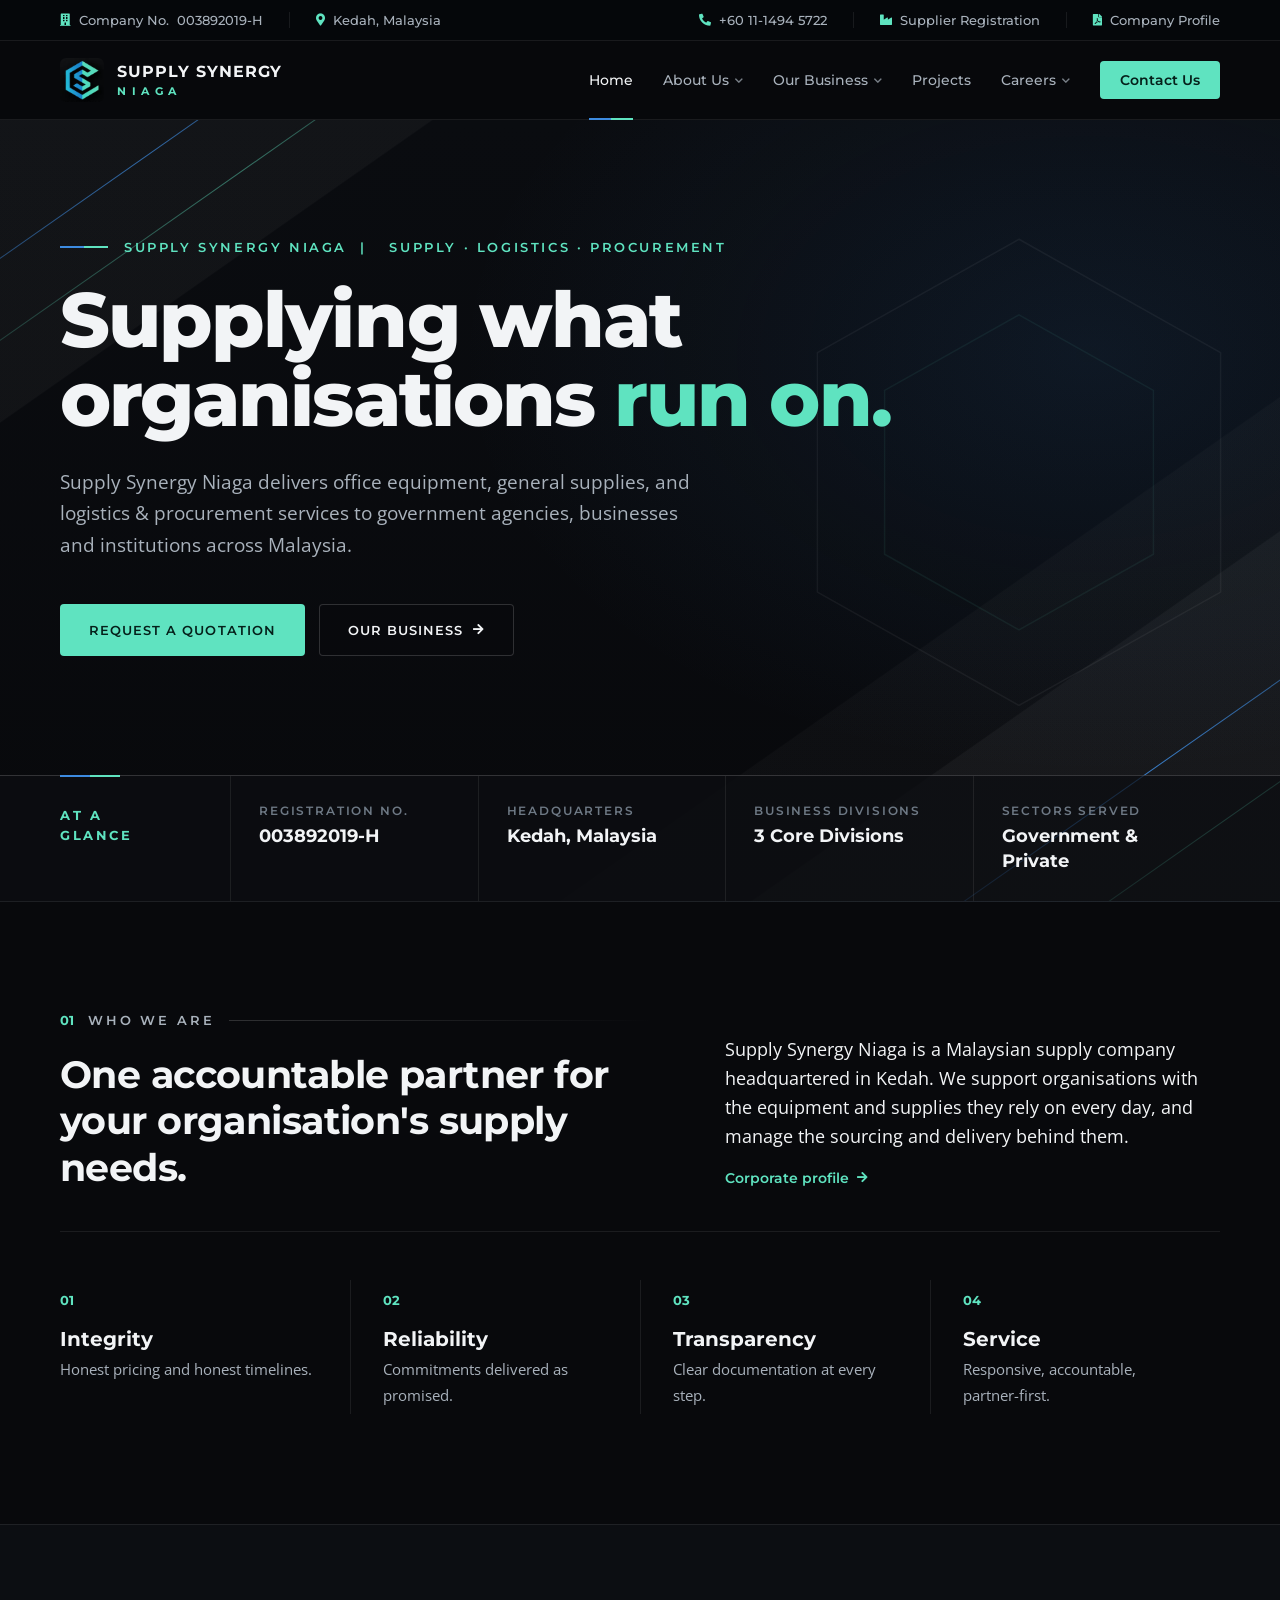
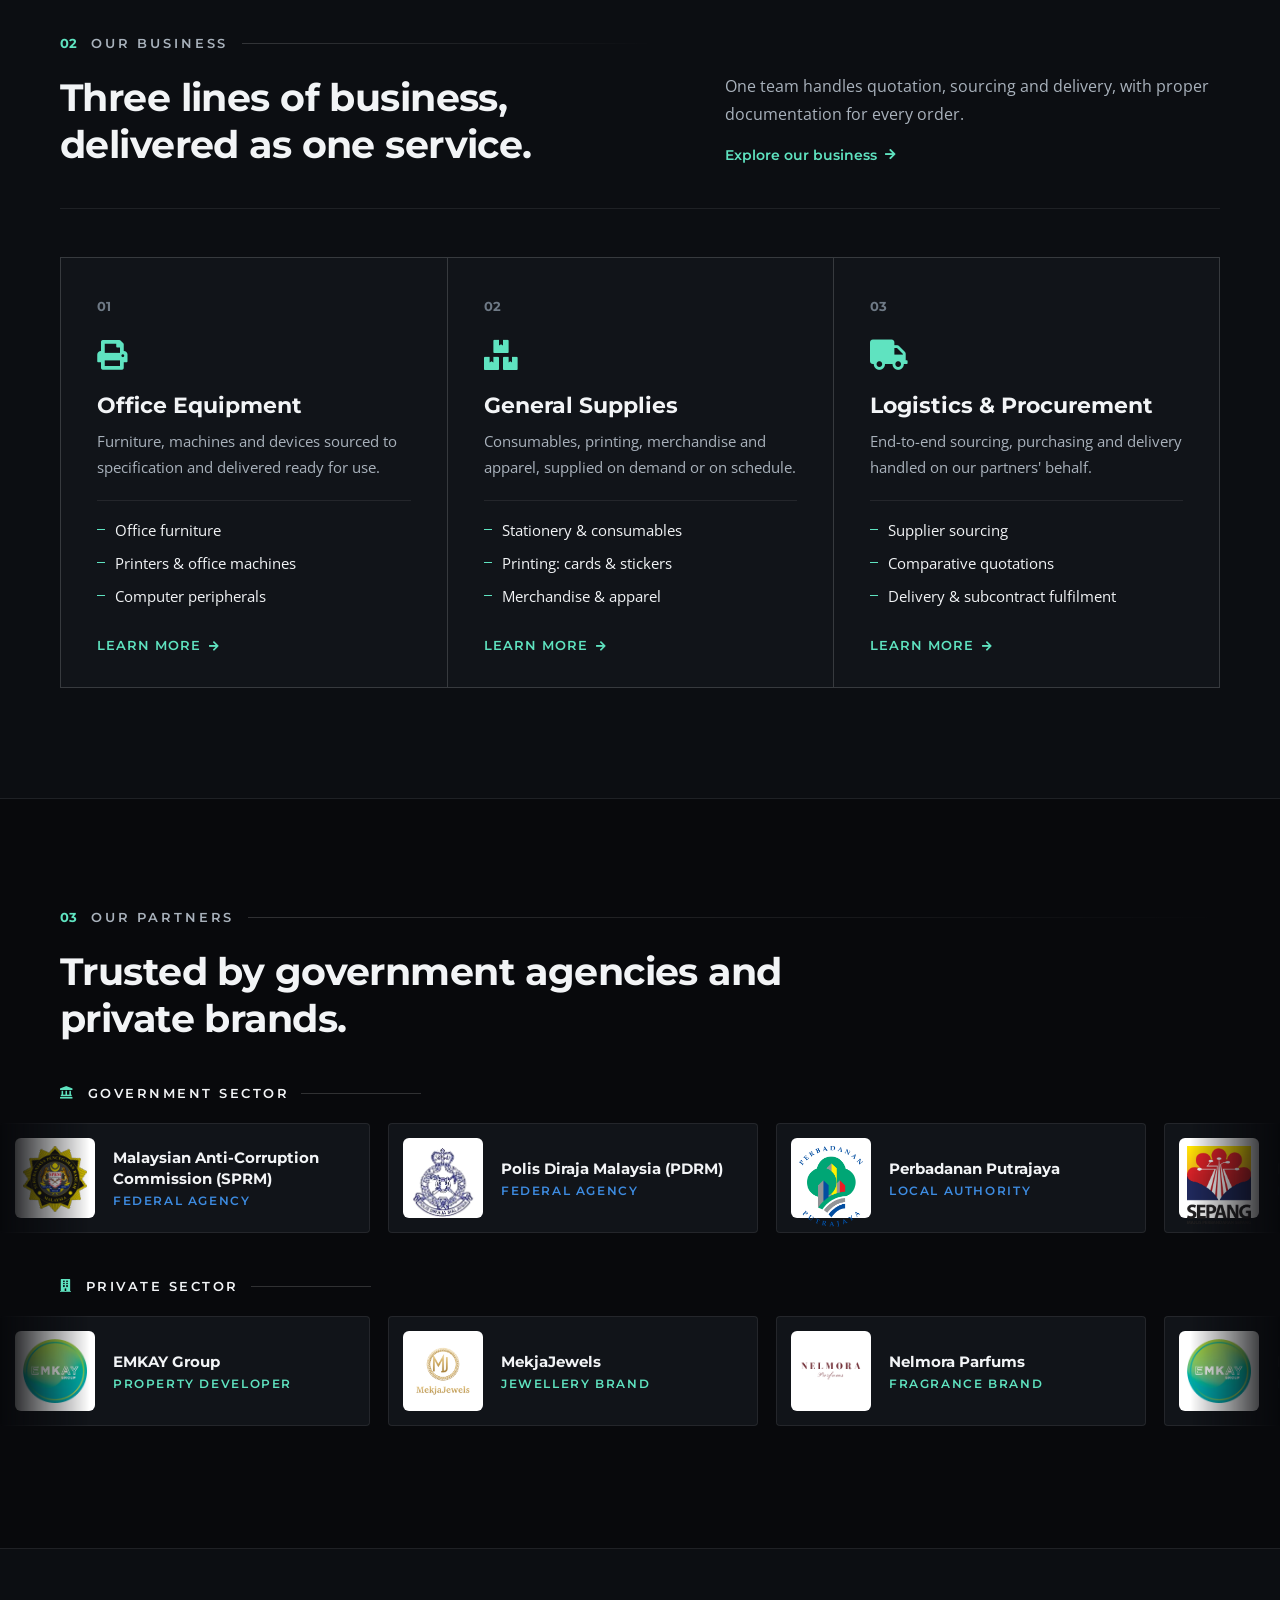
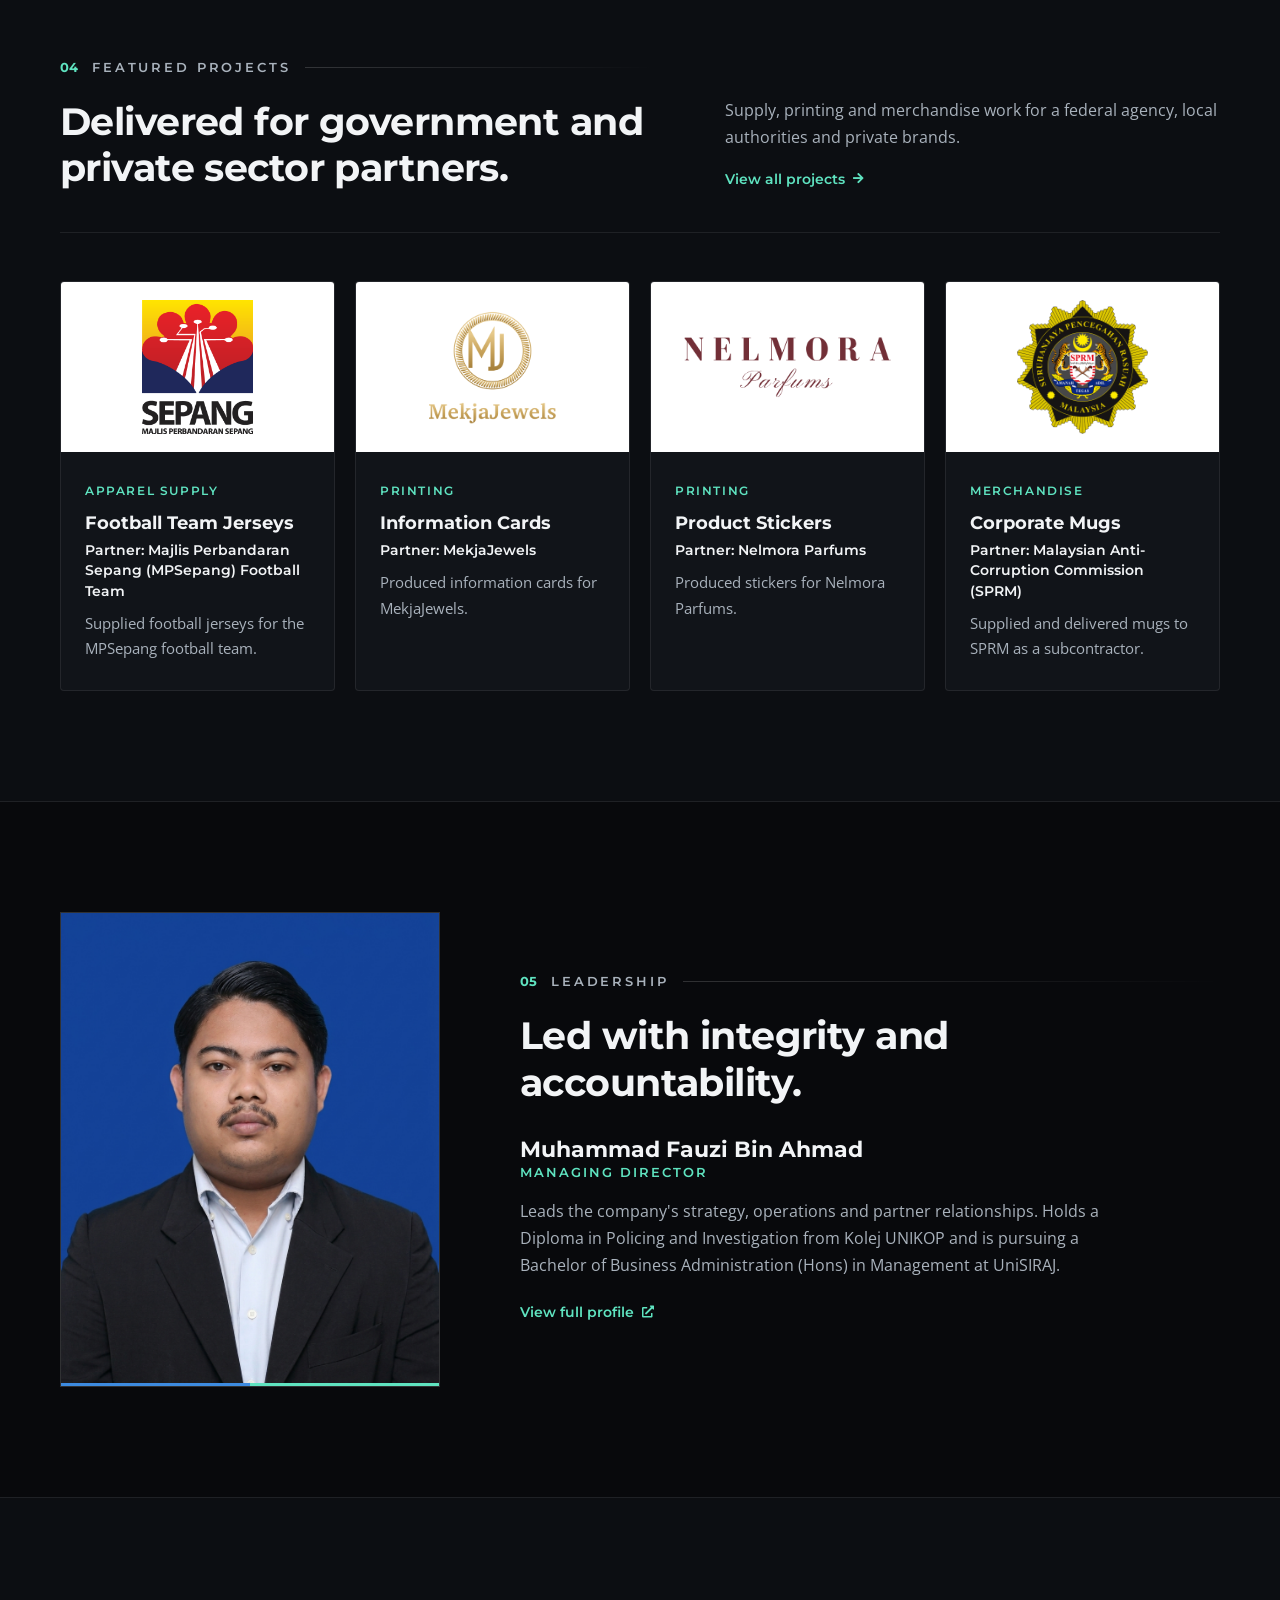
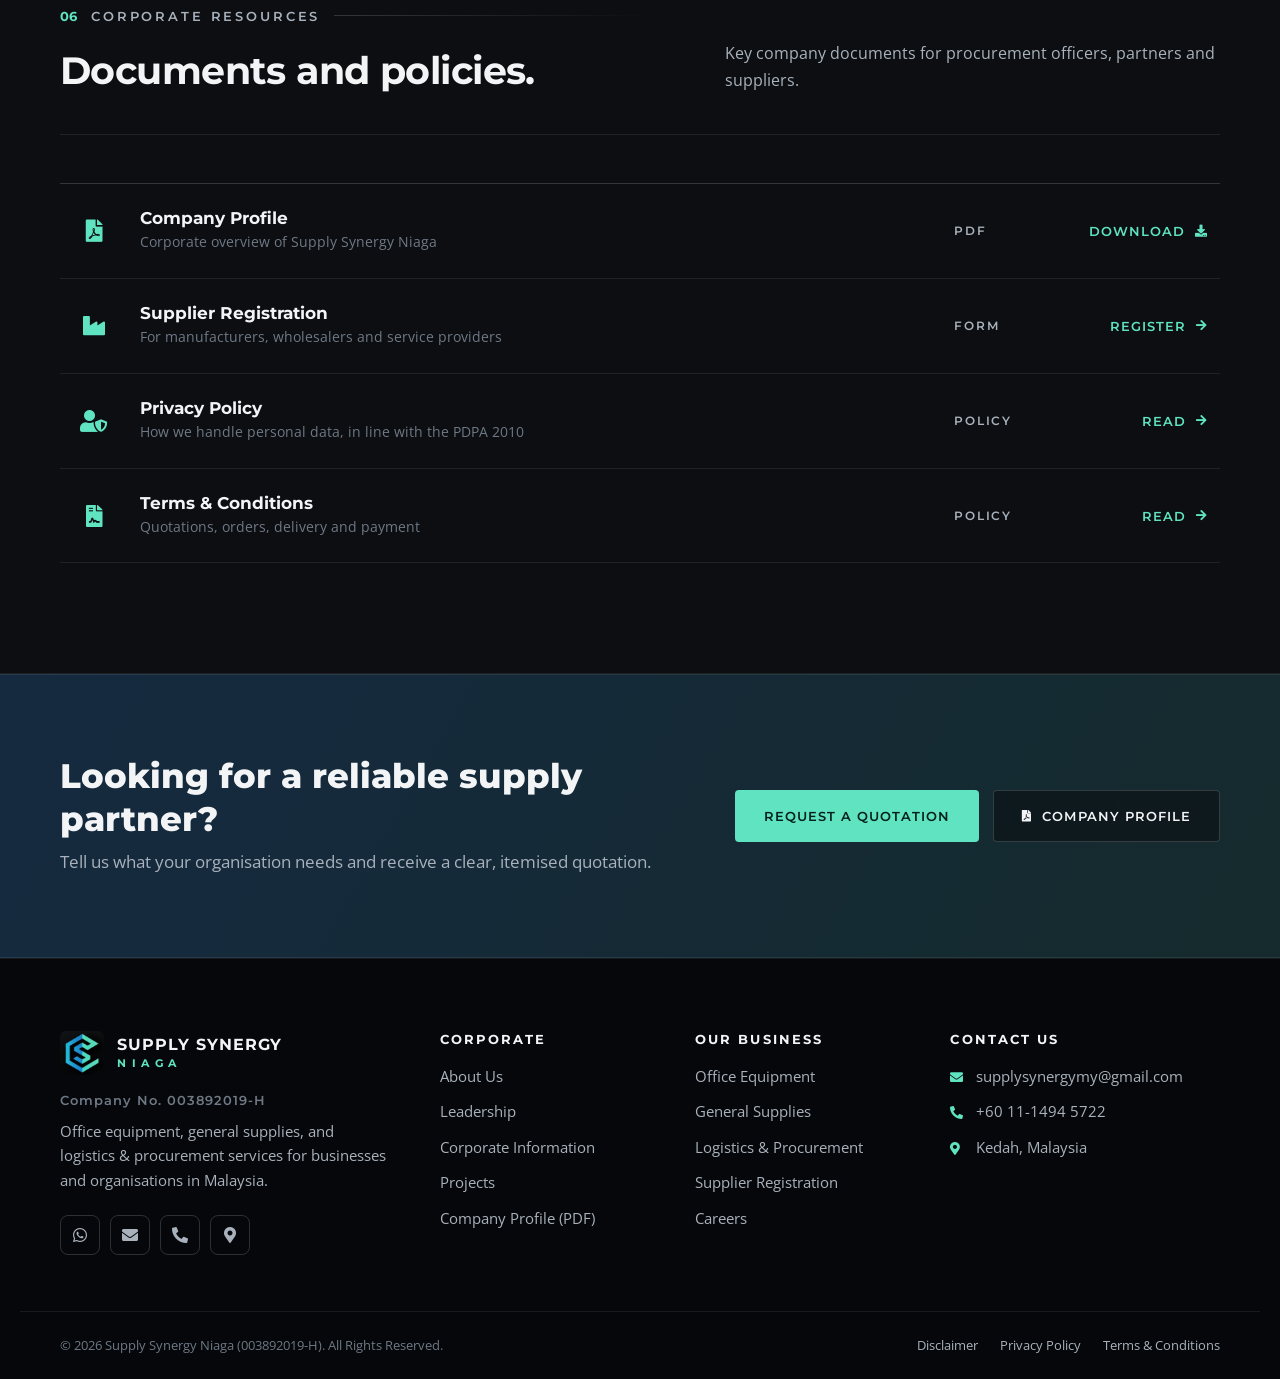
==== commit 496130b6: "Show top bar on phones and align phone menu under header" ====
--- a/index.html
+++ b/index.html
@@ -19,13 +19,13 @@
 <div class="topbar">
     <div class="wrap topbar-inner">
         <div class="tb-left">
-            <span><i class="fas fa-building"></i>Company No. 003892019-H</span>
+            <span><i class="fas fa-building"></i><span class="tb-long">Company No.</span><span class="tb-short">Co. No.</span>003892019-H</span>
             <span><i class="fas fa-map-marker-alt"></i>Kedah, Malaysia</span>
         </div>
         <div class="tb-right">
             <a href="tel:+601114945722"><i class="fas fa-phone-alt"></i>+60 11-1494 5722</a>
-            <a href="careers.html#suppliers"><i class="fas fa-industry"></i>Supplier Registration</a>
-            <a href="company-profile.pdf" target="_blank"><i class="fas fa-file-pdf"></i>Company Profile</a>
+            <a href="careers.html#suppliers"><i class="fas fa-industry"></i><span class="tb-long">Supplier Registration</span><span class="tb-short">Suppliers</span></a>
+            <a href="company-profile.pdf" target="_blank"><i class="fas fa-file-pdf"></i><span class="tb-long">Company Profile</span><span class="tb-short">Profile</span></a>
         </div>
     </div>
 </div>
@@ -89,6 +89,10 @@
                 </div>
             </div>
             <a href="contact.html" class="nav-cta">Contact Us</a>
+            <div class="nav-quick">
+                <a href="tel:+601114945722"><i class="fas fa-phone-alt"></i>Call</a>
+                <a href="https://wa.me/601114945722" target="_blank" rel="noopener"><i class="fab fa-whatsapp"></i>WhatsApp</a>
+            </div>
             <span class="nav-indicator" id="navIndicator" aria-hidden="true"></span>
         </nav>
         <button class="menu" id="menu" aria-label="Open menu" aria-expanded="false">
--- a/style.css
+++ b/style.css
@@ -62,7 +62,8 @@
 .topbar a, .topbar span { display: inline-flex; align-items: center; gap: 8px; white-space: nowrap; transition: color .2s; }
 .topbar i { color: var(--mint); font-size: 12px; }
 .topbar a:hover { color: var(--text); }
-.tb-right a + a, .tb-left span + span { padding-left: 26px; border-left: 1px solid var(--line); }
+.tb-right a + a, .tb-left > span + span { padding-left: 26px; border-left: 1px solid var(--line); }
+.topbar .tb-short { display: none; }
 
 /* ═════════ HEADER ═════════ */
 .header {
@@ -103,6 +104,7 @@
     opacity: 0;
 }
 .nav-indicator.show { opacity: 1; }
+.nav-quick { display: none; }
 
 /* mega menu: full-width panel under the header */
 .header-inner { position: relative; }
@@ -511,6 +513,9 @@
 .join-link { margin-top: 22px; display: inline-flex; align-items: center; gap: 10px; font: 600 14px var(--head); color: var(--mint); }
 .join-link i { transition: transform .25s; }
 .join-link:hover i { transform: translateX(4px); }
+.join-card .join-alt { flex: 0 0 auto; margin-top: 14px; padding-top: 14px; border-top: 1px solid var(--line); font-size: 13px; line-height: 1.6; color: var(--muted); overflow-wrap: anywhere; }
+.join-alt a { color: var(--text-2); text-decoration: underline; text-underline-offset: 3px; }
+.join-alt a:hover { color: var(--mint); }
 
 .apply { display: grid; grid-template-columns: repeat(3, minmax(0, 1fr)); gap: 20px; margin-top: 8px; }
 .apply div { padding: 28px; background: var(--card); border: 1px solid var(--line); border-radius: var(--r); }
@@ -571,6 +576,18 @@
 .contact-form label.consent a { color: var(--mint); text-decoration: underline; }
 .contact-form .btn { justify-self: start; margin-top: 4px; }
 .hp { position: absolute; left: -9999px; }
+.contact-form button[disabled] { opacity: .7; cursor: wait; }
+.form-status { display: flex; gap: 14px; align-items: flex-start; padding: 16px 18px; border: 1px solid; border-radius: var(--r); font-size: 14.5px; line-height: 1.6; }
+.form-status[hidden] { display: none; }
+.form-status > i { font-size: 18px; margin-top: 2px; }
+.form-status strong { display: block; color: var(--text); font-family: var(--head); }
+.form-status span { display: block; margin-top: 2px; color: var(--text-2); overflow-wrap: anywhere; }
+.form-status a { color: var(--mint); text-decoration: underline; }
+.form-status .form-reason { color: #ffb4a6; }
+.form-status.ok { border-color: rgba(95,227,192,.4); background: rgba(95,227,192,.07); }
+.form-status.ok > i { color: var(--mint); }
+.form-status.err { border-color: rgba(255,140,120,.4); background: rgba(255,140,120,.06); }
+.form-status.err > i { color: #ff8c78; }
 
 .location {
     margin-top: 28px;
@@ -639,7 +656,6 @@
 @media (max-width: 1180px) {
     .nav { gap: 22px; }
     .nav a { font-size: 13.5px; }
-    .tb-left span { display: none; }
     .projects { grid-template-columns: repeat(2, minmax(0, 1fr)); }
     .values, .industries { grid-template-columns: repeat(2, minmax(0, 1fr)); }
     .glance-inner { grid-template-columns: 1fr; }
@@ -657,7 +673,12 @@
 @media (max-width: 960px) {
     :root { --hh: 70px; }
     .wrap { padding: 0 24px; }
-    .topbar { display: none; }
+    /* phones: compact two-line top bar */
+    .topbar { font-size: 12px; }
+    .topbar .topbar-inner { height: auto; padding-top: 9px; padding-bottom: 9px; flex-direction: column; justify-content: center; gap: 5px; }
+    .tb-left, .tb-right { gap: 0; flex-wrap: wrap; justify-content: center; row-gap: 4px; }
+    .tb-right a + a, .tb-left > span + span { padding-left: 12px; margin-left: 12px; }
+    .topbar i { font-size: 11px; }
     .menu { display: block; }
     .nav {
         position: fixed; top: var(--hh); left: 0; right: 0; bottom: 0;
@@ -678,6 +699,18 @@
     .mega-links strong { font-size: 15px; font-weight: 500; color: var(--text-2); }
     .nav a.nav-cta { margin-top: 24px; text-align: center; padding: 15px; border-bottom: 0; }
     .nav-indicator { display: none; }
+    /* the blur effect would trap the full-screen menu inside the header bar, so use a solid header on phones */
+    .header { background: var(--bg); backdrop-filter: none; -webkit-backdrop-filter: none; }
+    .nav { z-index: 49; padding-bottom: calc(32px + env(safe-area-inset-bottom)); }
+    .mega-links a { padding: 12px 0; min-height: 44px; }
+    .nav a.top.current, .nav .mega-links a:active strong { color: var(--mint); }
+    .nav-quick { display: grid; grid-template-columns: 1fr 1fr; gap: 12px; margin-top: 12px; }
+    .nav-quick a {
+        display: flex; align-items: center; justify-content: center; gap: 10px; height: 50px;
+        border: 1px solid var(--line-2); border-radius: 4px;
+        font: 600 14px var(--head); color: var(--text);
+    }
+    .nav-quick i { color: var(--mint); }
 
     .hero { min-height: 0; }
     .hero .hero-inner { padding-top: 64px; padding-bottom: 64px; }
@@ -730,6 +763,11 @@
     .biz-accent { font-size: 10px; letter-spacing: .42em; }
     .home-actions .btn, .cta-actions .btn { flex: 1 1 100%; }
     .he-co { display: none; }
+    .topbar .tb-long { display: none; }
+    .topbar .tb-short { display: inline; }
+    .topbar { font-size: 11.5px; }
+    .topbar a, .topbar span { gap: 6px; }
+    .tb-right a + a, .tb-left > span + span { padding-left: 10px; margin-left: 10px; }
     .hero .hero-inner { padding-top: 56px; padding-bottom: 56px; }
     .values-row { grid-template-columns: 1fr; }
     .values-row div, .values-row div + div { padding: 0 0 22px; border-left: 0; border-bottom: 1px solid var(--line); }
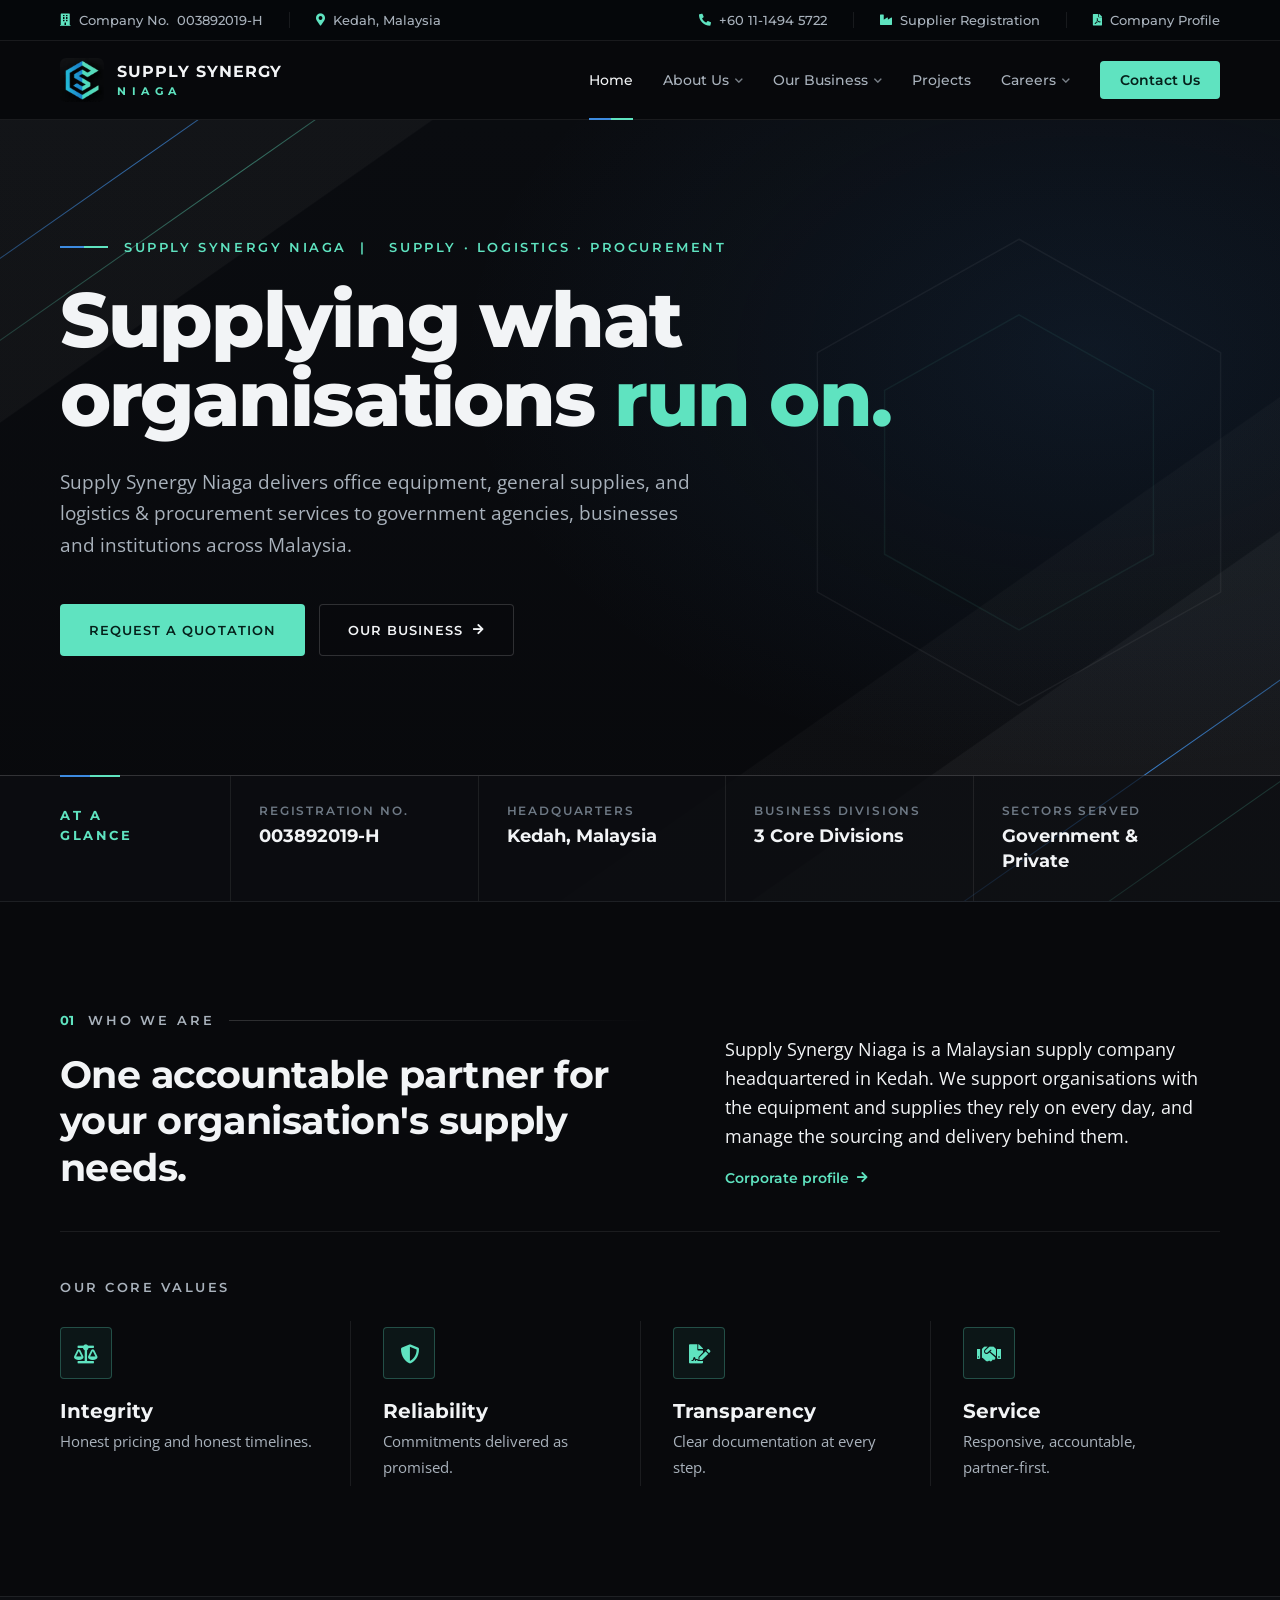
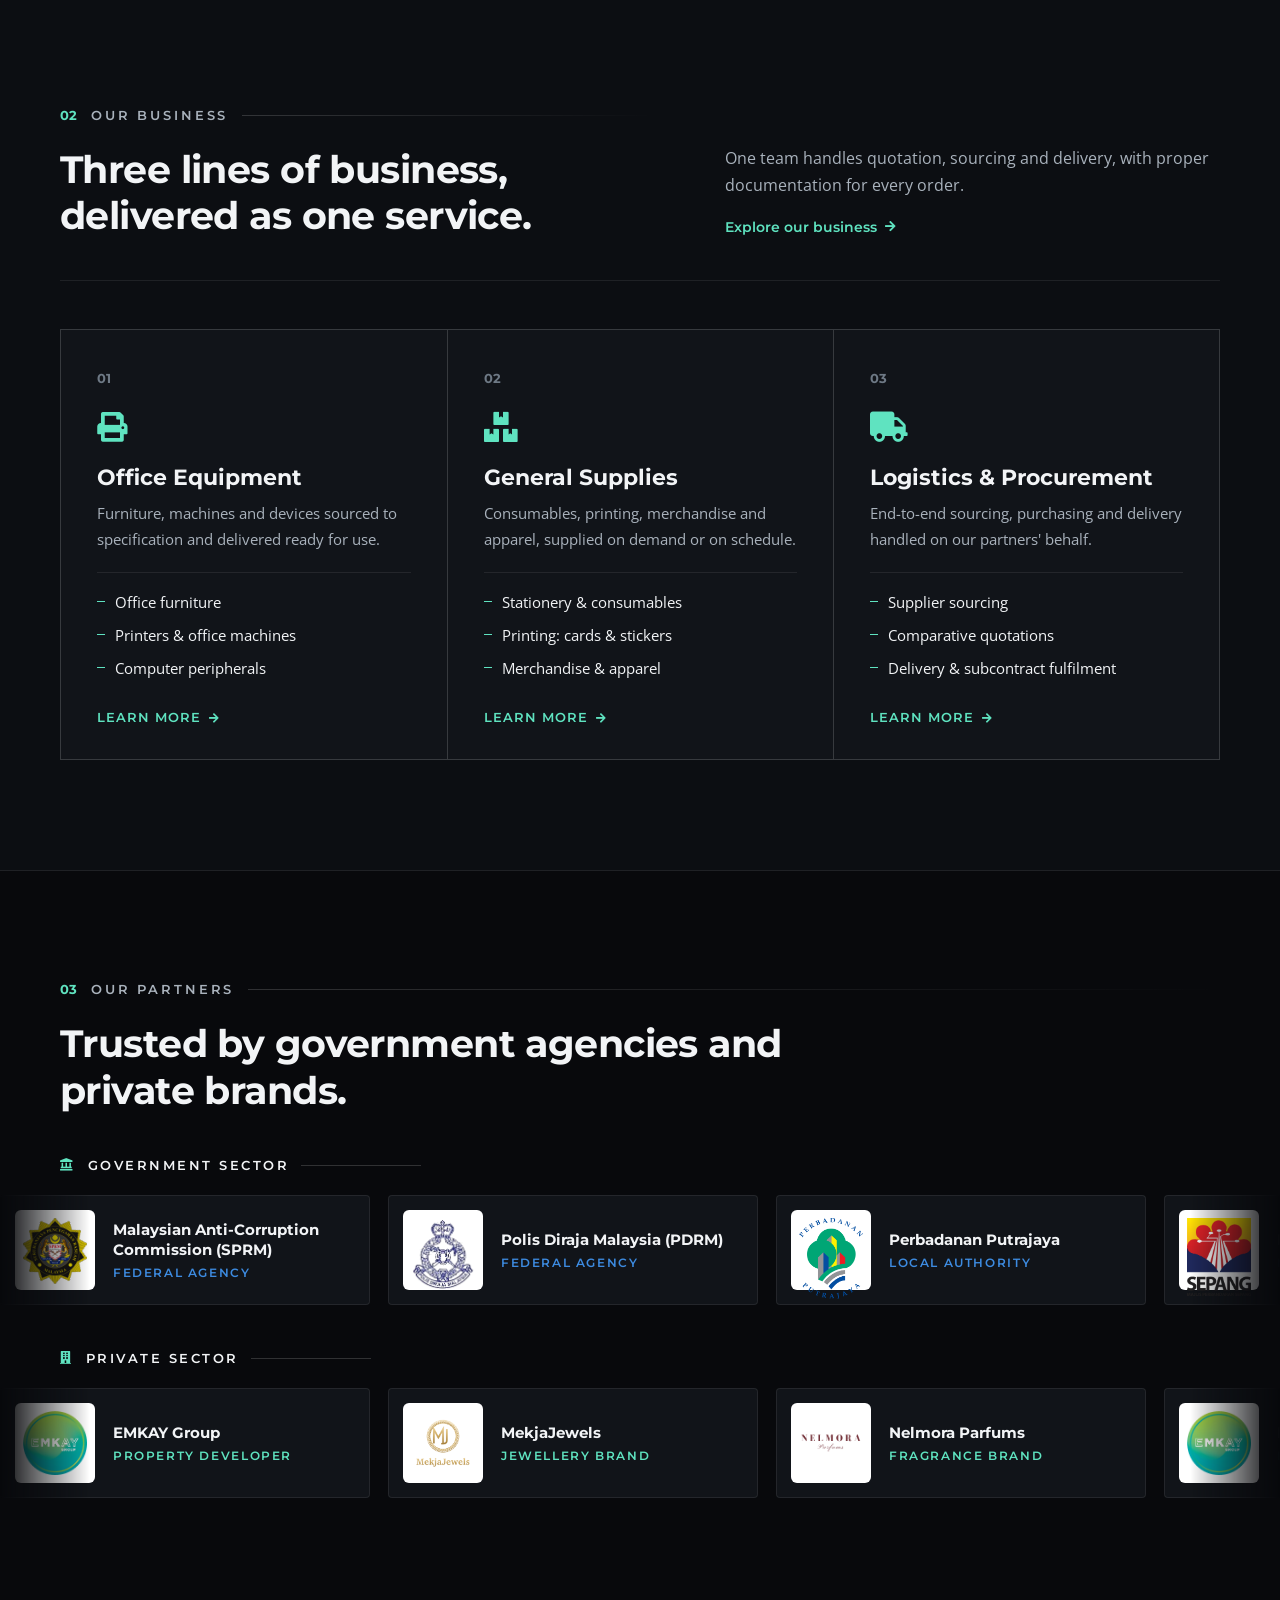
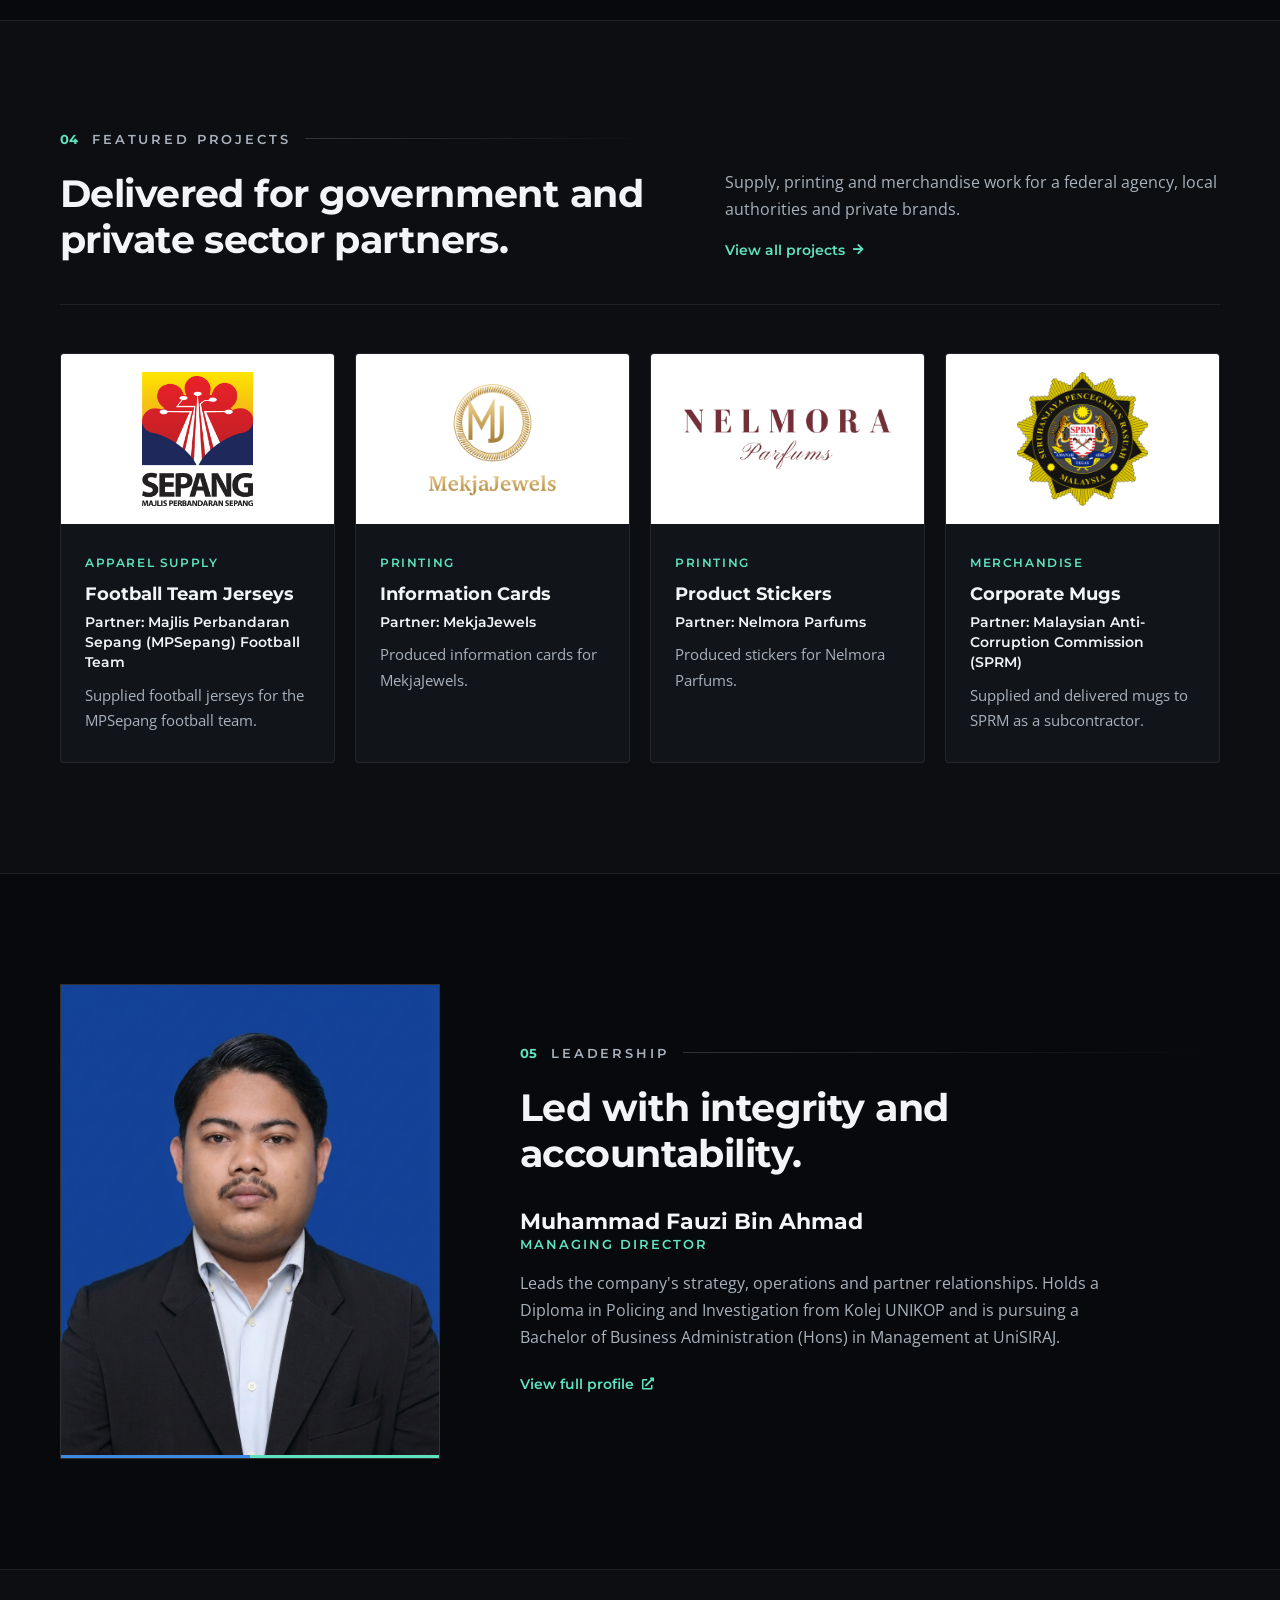
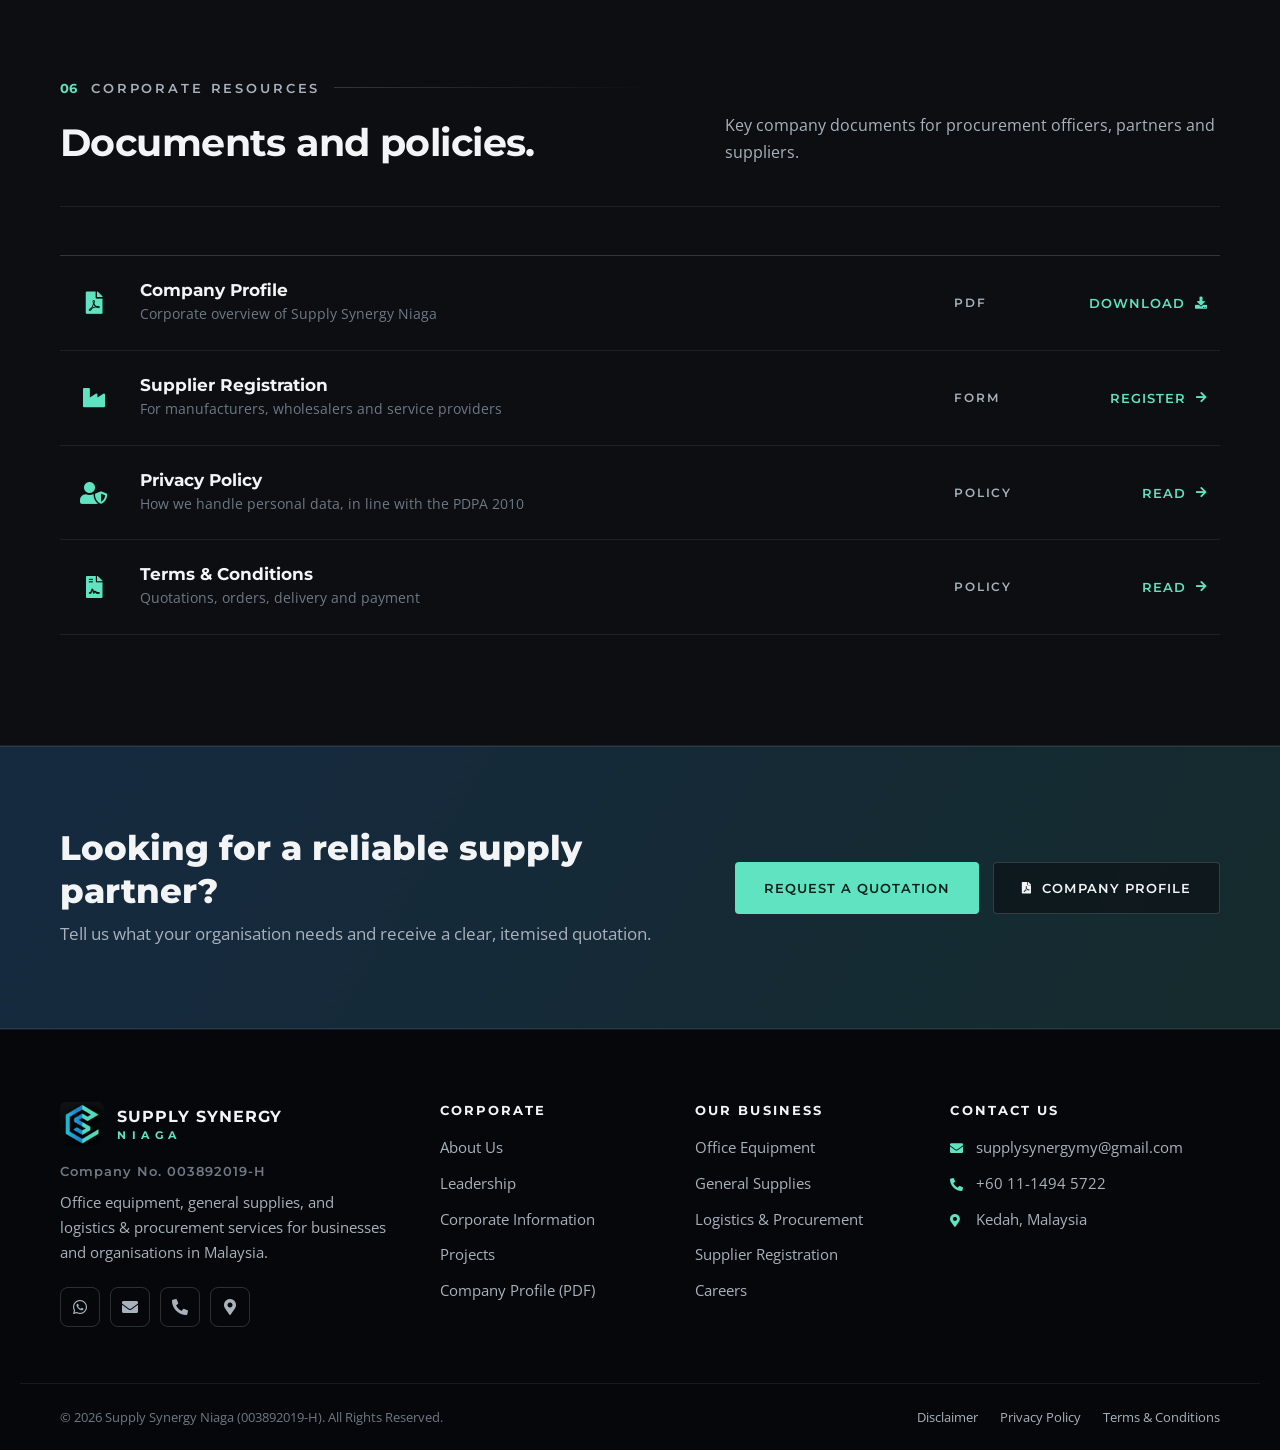
==== commit 3f791cbe: "Core values: icons instead of numbers" ====
--- a/index.html
+++ b/index.html
@@ -158,11 +158,12 @@
                 <a href="about.html" class="text-link">Corporate profile <i class="fas fa-arrow-right"></i></a>
             </div>
         </div>
+        <p class="values-title">Our Core Values</p>
         <div class="values-row">
-            <div><span>01</span><strong>Integrity</strong><p>Honest pricing and honest timelines.</p></div>
-            <div><span>02</span><strong>Reliability</strong><p>Commitments delivered as promised.</p></div>
-            <div><span>03</span><strong>Transparency</strong><p>Clear documentation at every step.</p></div>
-            <div><span>04</span><strong>Service</strong><p>Responsive, accountable, partner-first.</p></div>
+            <div><i class="fas fa-balance-scale" aria-hidden="true"></i><strong>Integrity</strong><p>Honest pricing and honest timelines.</p></div>
+            <div><i class="fas fa-shield-alt" aria-hidden="true"></i><strong>Reliability</strong><p>Commitments delivered as promised.</p></div>
+            <div><i class="fas fa-file-signature" aria-hidden="true"></i><strong>Transparency</strong><p>Clear documentation at every step.</p></div>
+            <div><i class="fas fa-handshake" aria-hidden="true"></i><strong>Service</strong><p>Responsive, accountable, partner-first.</p></div>
         </div>
     </div>
 </section>
--- a/style.css
+++ b/style.css
@@ -262,8 +262,15 @@
 .values-row { display: grid; grid-template-columns: repeat(4, minmax(0, 1fr)); }
 .values-row div { padding: 6px 32px 6px 0; }
 .values-row div + div { padding-left: 32px; border-left: 1px solid var(--line); }
-.values-row span { font: 700 13px var(--head); color: var(--mint); }
-.values-row strong { display: block; margin-top: 14px; font: 700 20px var(--head); color: var(--text); }
+.values-title { margin-bottom: 26px; font: 600 12.5px var(--head); letter-spacing: .2em; text-transform: uppercase; color: var(--text-2); }
+.values-row i {
+    width: 52px; height: 52px; display: grid; place-items: center;
+    border: 1px solid rgba(95,227,192,.28); border-radius: 4px;
+    background: rgba(95,227,192,.06); color: var(--mint); font-size: 19px;
+    transition: background .3s, color .3s, border-color .3s;
+}
+.values-row div:hover i { background: var(--mint); border-color: var(--mint); color: #05201a; }
+.values-row strong { display: block; margin-top: 20px; font: 700 20px var(--head); color: var(--text); }
 .values-row p { margin-top: 6px; font-size: 15px; }
 
 /* ── home: business divisions ── */
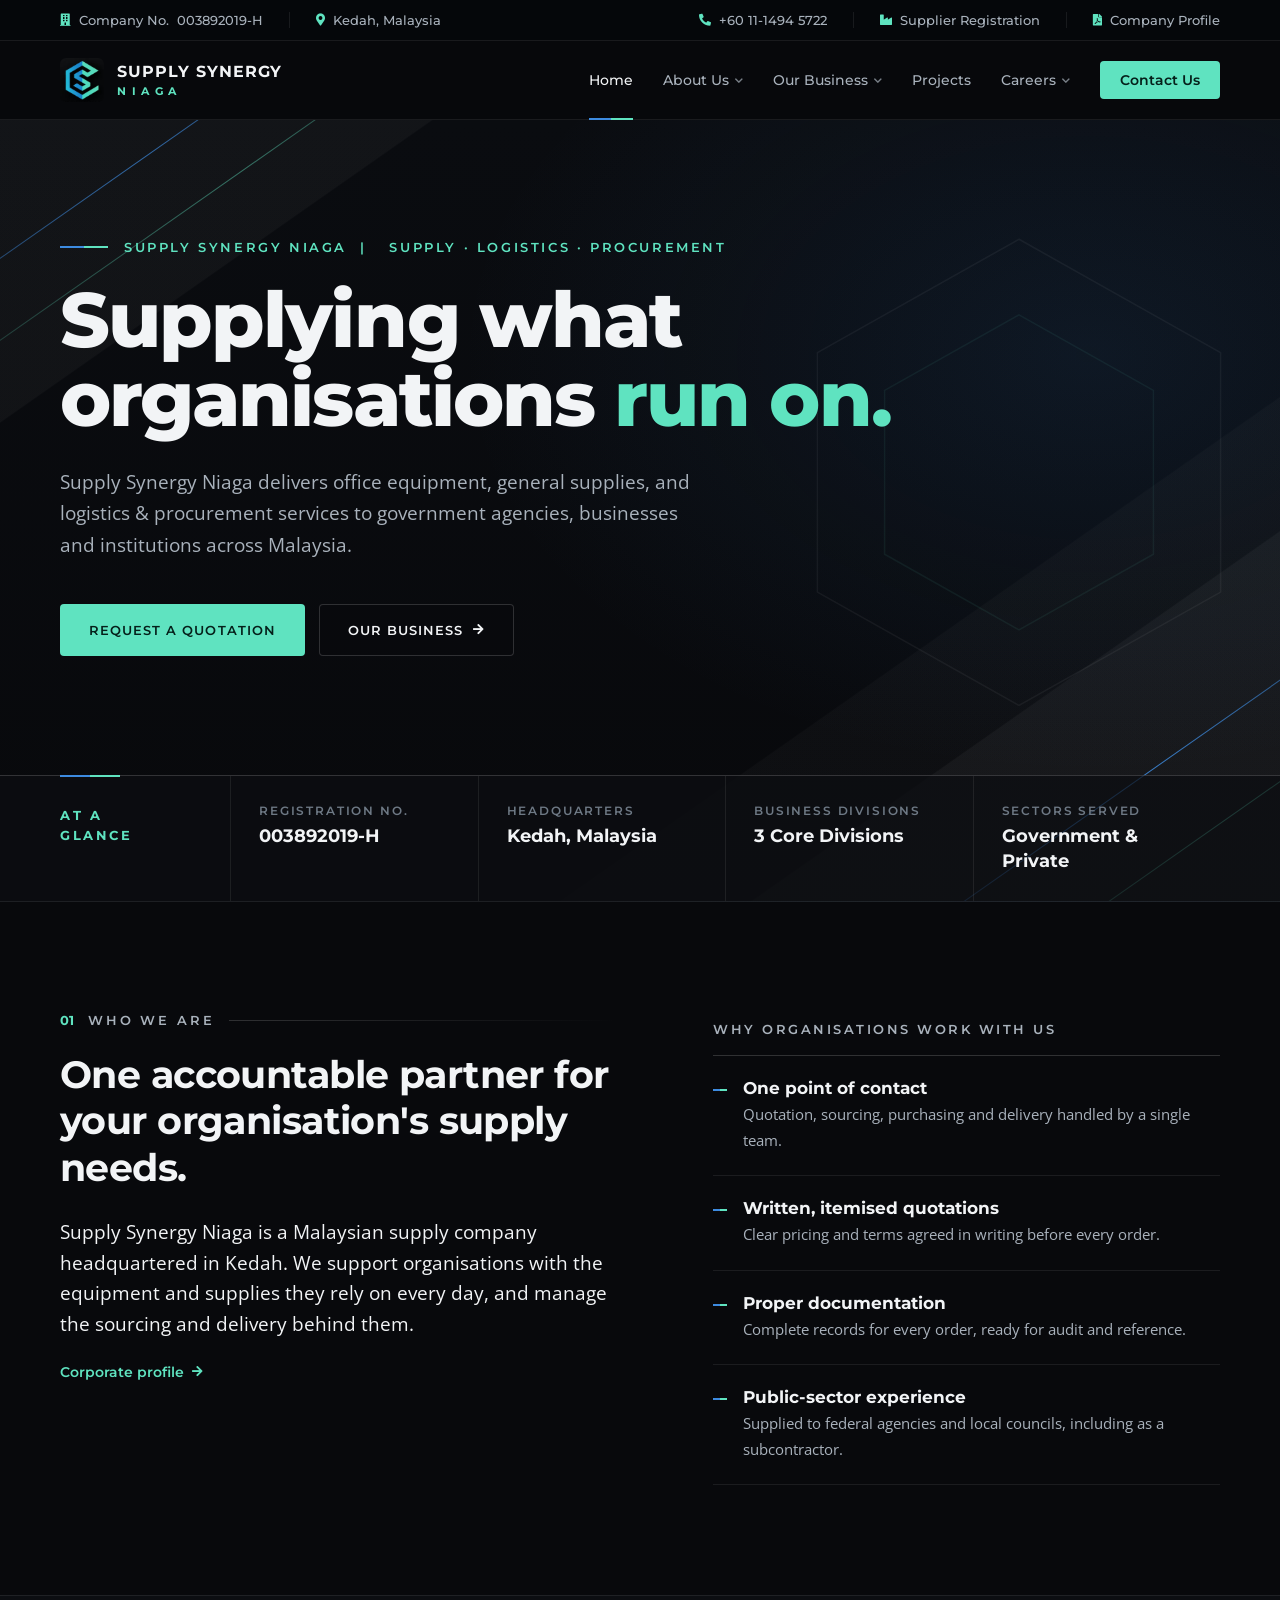
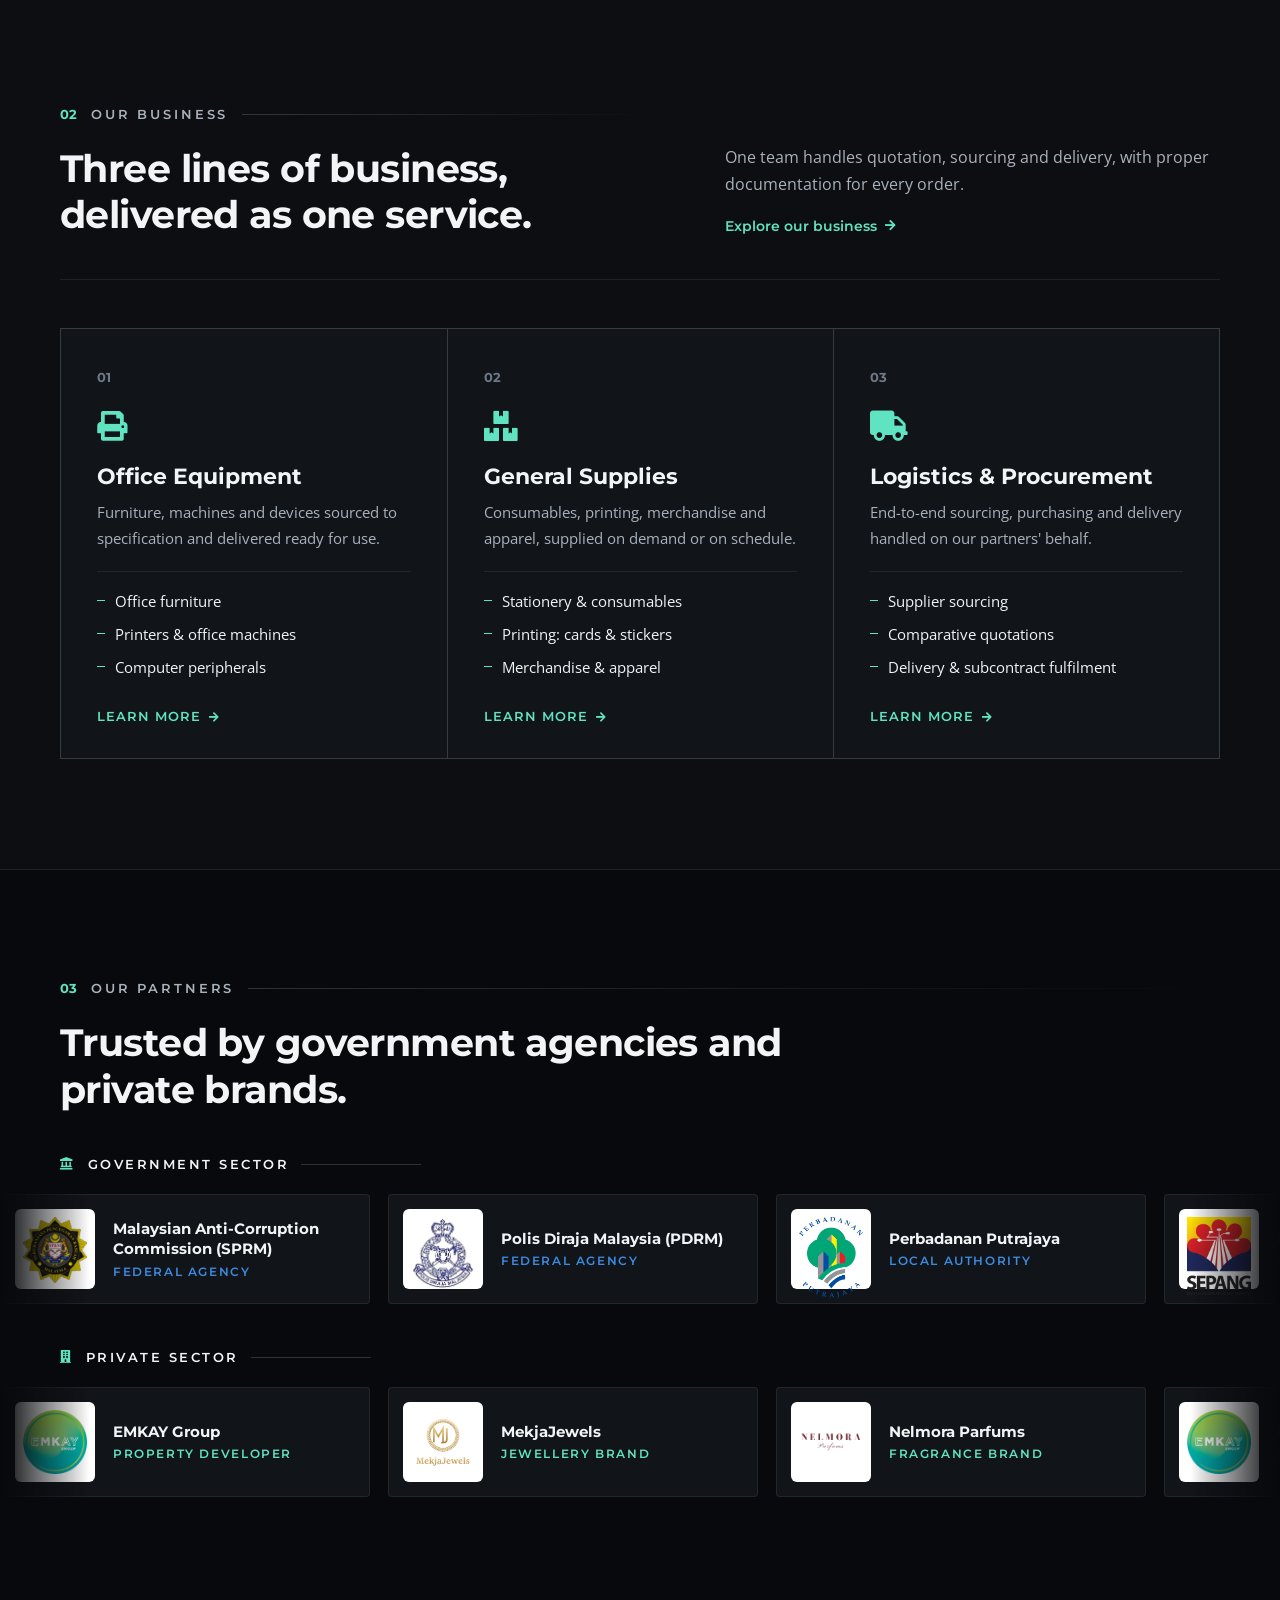
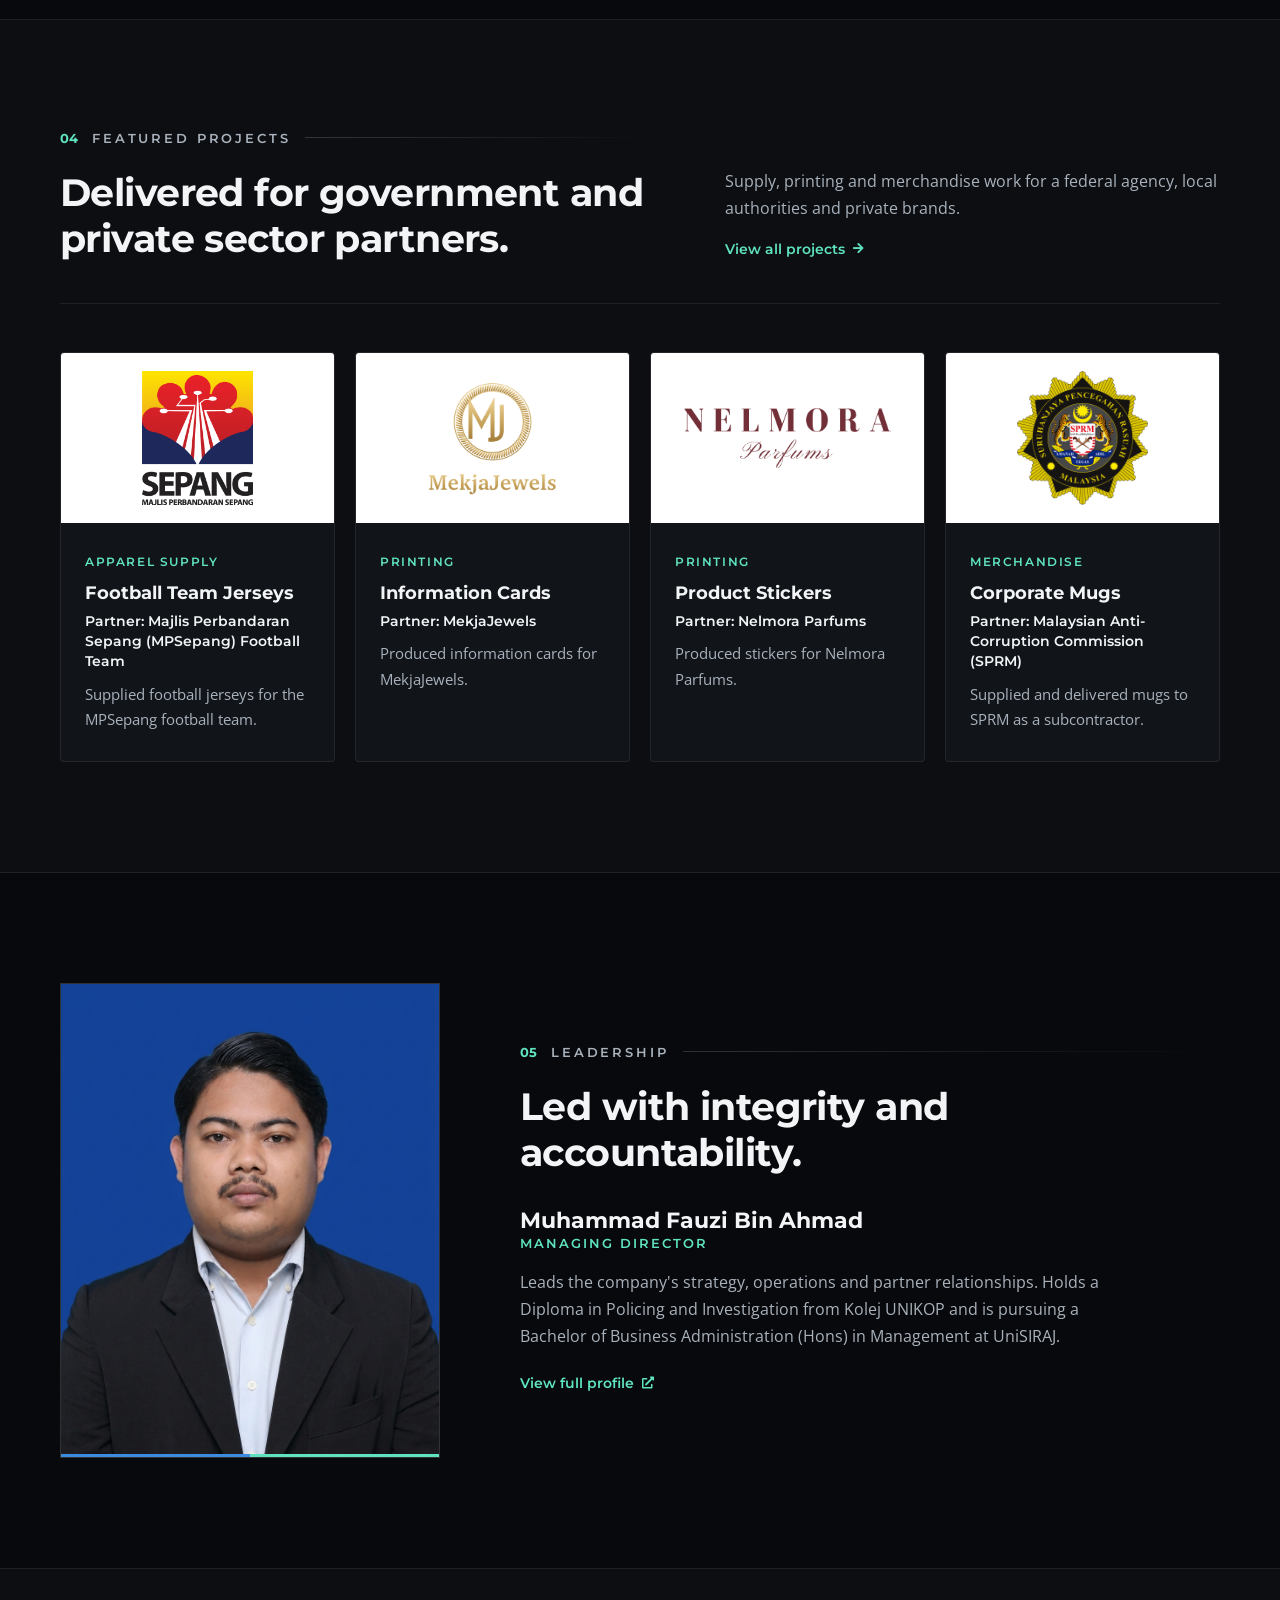
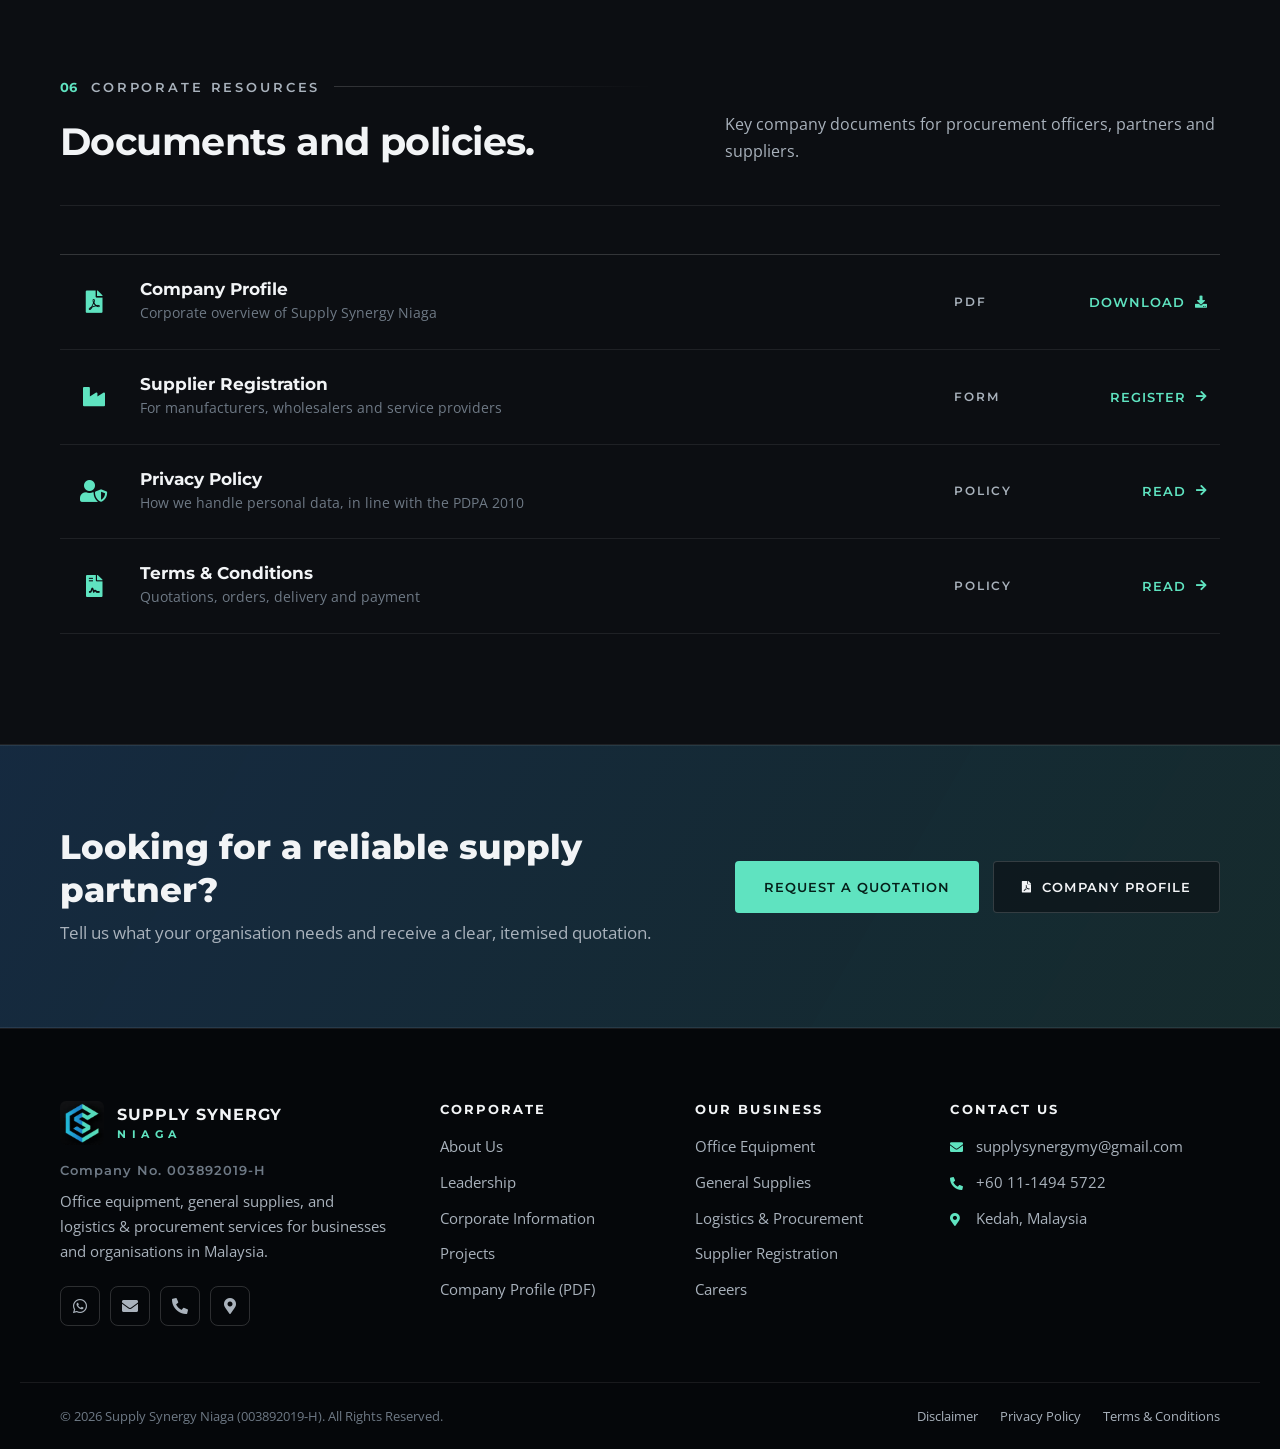
==== commit 7de4d5fd: "Who We Are: corporate two-column layout with key strengths" ====
--- a/index.html
+++ b/index.html
@@ -147,23 +147,21 @@
 
 <!-- WHO WE ARE -->
 <section class="section">
-    <div class="wrap">
-        <div class="sec-intro">
-            <div>
-                <div class="sec-head"><span class="sec-idx">01</span><span class="sec-name">Who We Are</span></div>
-                <h2 class="sec-title">One accountable partner for your organisation's supply needs.</h2>
-            </div>
-            <div>
-                <p class="lead">Supply Synergy Niaga is a Malaysian supply company headquartered in Kedah. We support organisations with the equipment and supplies they rely on every day, and manage the sourcing and delivery behind them.</p>
-                <a href="about.html" class="text-link">Corporate profile <i class="fas fa-arrow-right"></i></a>
-            </div>
-        </div>
-        <p class="values-title">Our Core Values</p>
-        <div class="values-row">
-            <div><i class="fas fa-balance-scale" aria-hidden="true"></i><strong>Integrity</strong><p>Honest pricing and honest timelines.</p></div>
-            <div><i class="fas fa-shield-alt" aria-hidden="true"></i><strong>Reliability</strong><p>Commitments delivered as promised.</p></div>
-            <div><i class="fas fa-file-signature" aria-hidden="true"></i><strong>Transparency</strong><p>Clear documentation at every step.</p></div>
-            <div><i class="fas fa-handshake" aria-hidden="true"></i><strong>Service</strong><p>Responsive, accountable, partner-first.</p></div>
+    <div class="wrap who">
+        <div class="who-main">
+            <div class="sec-head"><span class="sec-idx">01</span><span class="sec-name">Who We Are</span></div>
+            <h2 class="sec-title">One accountable partner for your organisation's supply needs.</h2>
+            <p class="lead">Supply Synergy Niaga is a Malaysian supply company headquartered in Kedah. We support organisations with the equipment and supplies they rely on every day, and manage the sourcing and delivery behind them.</p>
+            <a href="about.html" class="text-link">Corporate profile <i class="fas fa-arrow-right"></i></a>
+        </div>
+        <div class="who-why">
+            <p class="who-why-title">Why organisations work with us</p>
+            <ul class="strengths">
+                <li><strong>One point of contact</strong><p>Quotation, sourcing, purchasing and delivery handled by a single team.</p></li>
+                <li><strong>Written, itemised quotations</strong><p>Clear pricing and terms agreed in writing before every order.</p></li>
+                <li><strong>Proper documentation</strong><p>Complete records for every order, ready for audit and reference.</p></li>
+                <li><strong>Public-sector experience</strong><p>Supplied to federal agencies and local councils, including as a subcontractor.</p></li>
+            </ul>
         </div>
     </div>
 </section>
--- a/style.css
+++ b/style.css
@@ -258,20 +258,18 @@
 .sec-intro .lead { font-size: 17.5px; }
 .sec-intro .text-link { margin-top: 18px; }
 
-/* ── home: values row ── */
-.values-row { display: grid; grid-template-columns: repeat(4, minmax(0, 1fr)); }
-.values-row div { padding: 6px 32px 6px 0; }
-.values-row div + div { padding-left: 32px; border-left: 1px solid var(--line); }
-.values-title { margin-bottom: 26px; font: 600 12.5px var(--head); letter-spacing: .2em; text-transform: uppercase; color: var(--text-2); }
-.values-row i {
-    width: 52px; height: 52px; display: grid; place-items: center;
-    border: 1px solid rgba(95,227,192,.28); border-radius: 4px;
-    background: rgba(95,227,192,.06); color: var(--mint); font-size: 19px;
-    transition: background .3s, color .3s, border-color .3s;
-}
-.values-row div:hover i { background: var(--mint); border-color: var(--mint); color: #05201a; }
-.values-row strong { display: block; margin-top: 20px; font: 700 20px var(--head); color: var(--text); }
-.values-row p { margin-top: 6px; font-size: 15px; }
+/* ── home: who we are ── */
+.who { display: grid; grid-template-columns: minmax(0, 1.1fr) minmax(0, 1fr); gap: 96px; align-items: start; }
+.who-main .sec-title { margin-bottom: 26px; }
+.who-why { padding-top: 10px; }
+.who-why-title {
+    padding-bottom: 18px; border-bottom: 1px solid var(--line-2);
+    font: 600 12.5px var(--head); letter-spacing: .2em; text-transform: uppercase; color: var(--text-2);
+}
+.strengths li { position: relative; padding: 22px 0 22px 30px; border-bottom: 1px solid var(--line); }
+.strengths li::before { content: ''; position: absolute; left: 0; top: 33px; width: 14px; height: 2px; background: var(--bar); }
+.strengths strong { display: block; font: 700 17px var(--head); color: var(--text); }
+.strengths p { margin-top: 4px; font-size: 15px; }
 
 /* ── home: business divisions ── */
 .divisions { display: grid; grid-template-columns: repeat(3, minmax(0, 1fr)); border: 1px solid var(--line-2); background: var(--card); }
@@ -725,9 +723,8 @@
     .glance-grid div { padding: 20px 20px 20px 0; border-left: 0; }
     .glance-grid div:nth-child(even) { padding-left: 20px; border-left: 1px solid var(--line); }
     .glance-grid div:nth-child(n+3) { border-top: 1px solid var(--line); }
+    .who { grid-template-columns: 1fr; gap: 44px; }
     .sec-intro { grid-template-columns: 1fr; gap: 20px; align-items: start; padding-bottom: 32px; margin-bottom: 36px; }
-    .values-row { grid-template-columns: 1fr 1fr; gap: 28px 0; }
-    .values-row div:nth-child(3) { padding-left: 0; border-left: 0; }
     .divisions { grid-template-columns: 1fr; }
     .division + .division { border-left: 0; border-top: 1px solid var(--line-2); }
     .leader-feature { grid-template-columns: 1fr; gap: 36px; }
@@ -776,8 +773,6 @@
     .topbar a, .topbar span { gap: 6px; }
     .tb-right a + a, .tb-left > span + span { padding-left: 10px; margin-left: 10px; }
     .hero .hero-inner { padding-top: 56px; padding-bottom: 56px; }
-    .values-row { grid-template-columns: 1fr; }
-    .values-row div, .values-row div + div { padding: 0 0 22px; border-left: 0; border-bottom: 1px solid var(--line); }
     .division { padding: 32px 22px 28px; }
     .docs a { padding: 20px 4px; }
     .doc-act { font-size: 0; gap: 0; }
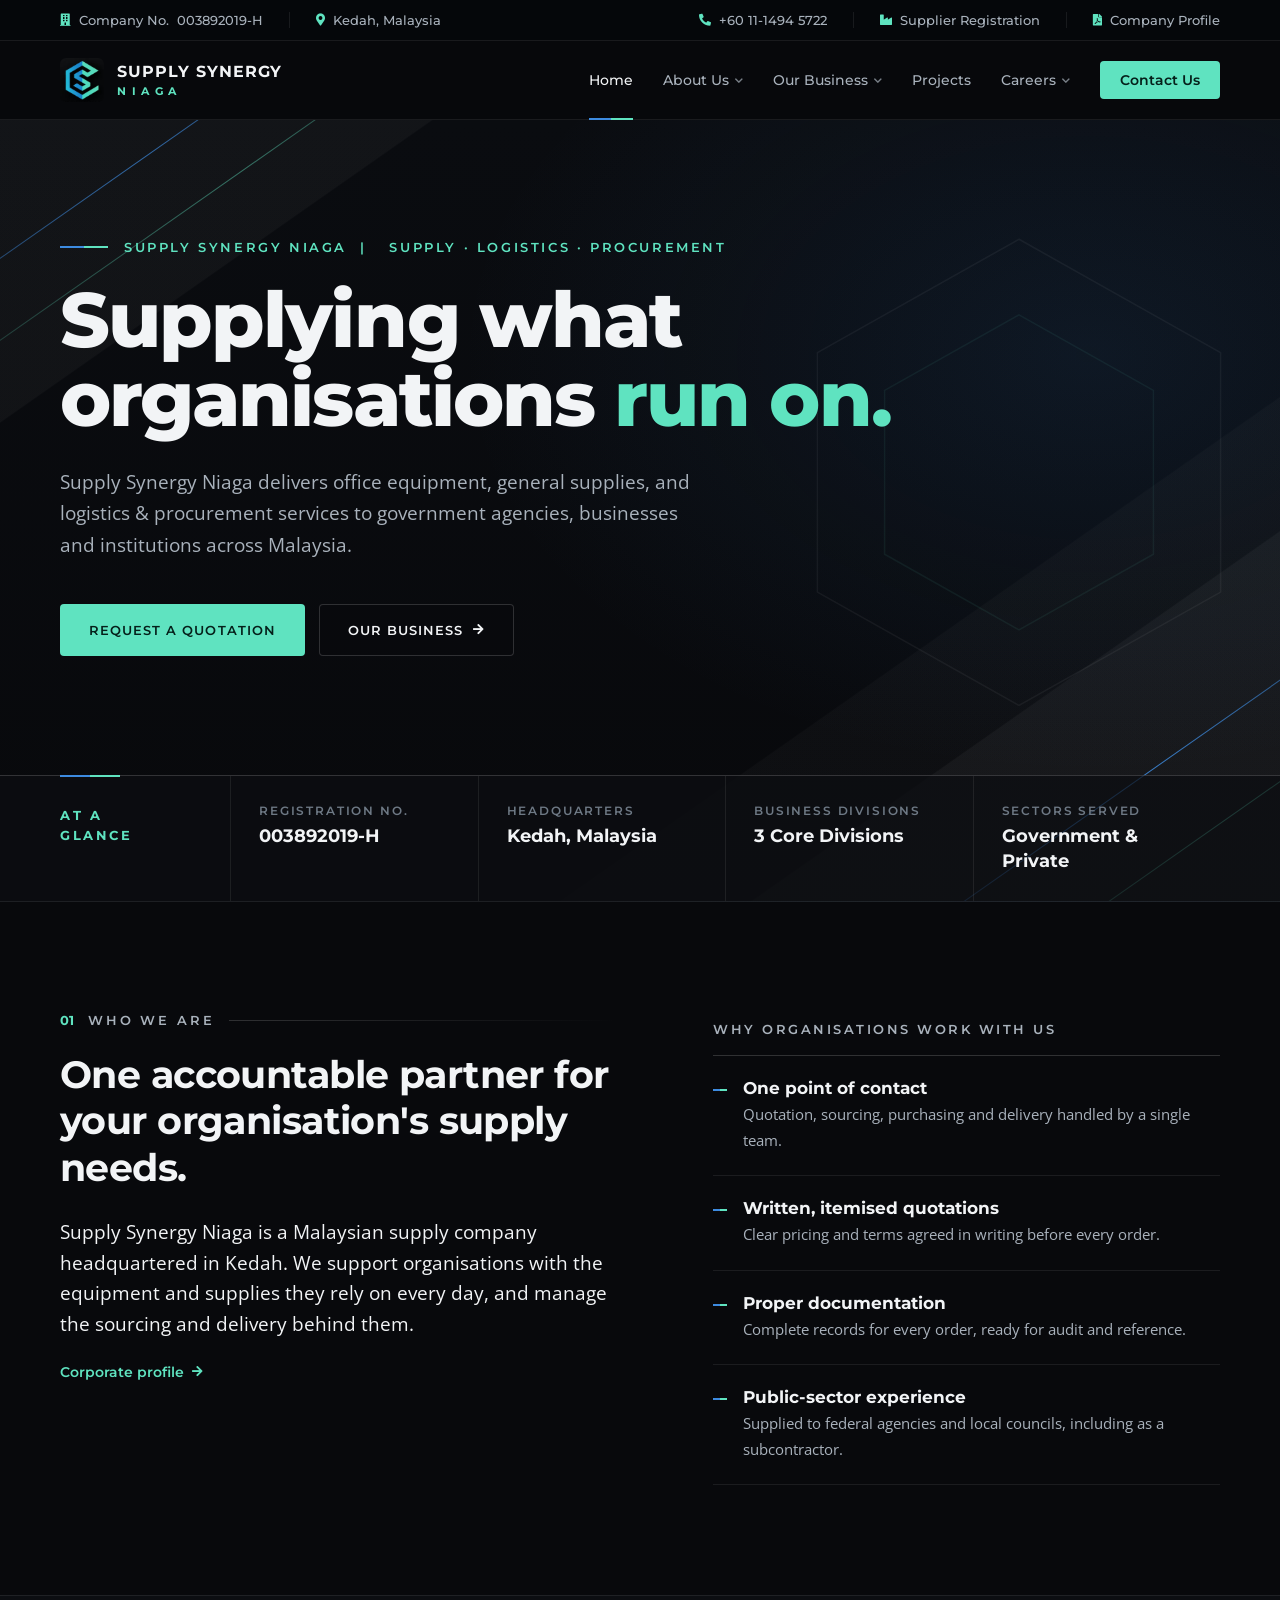
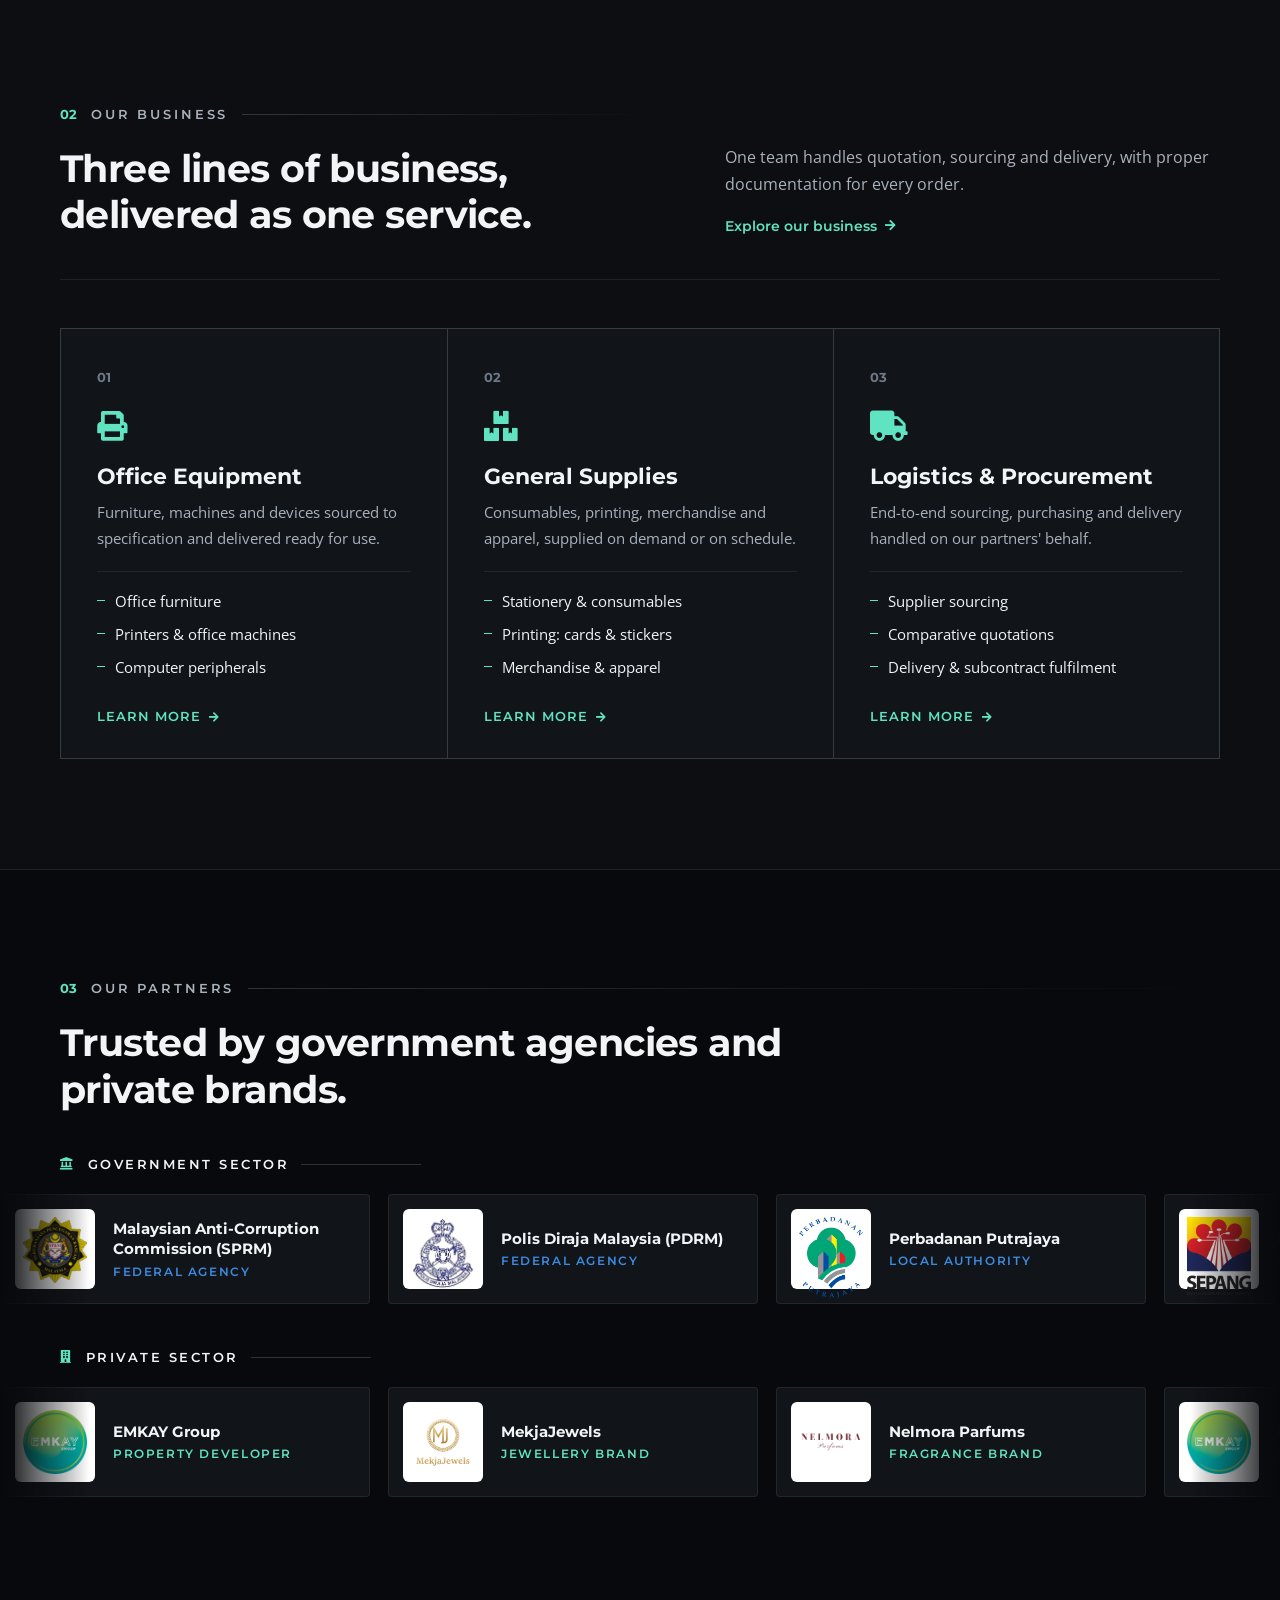
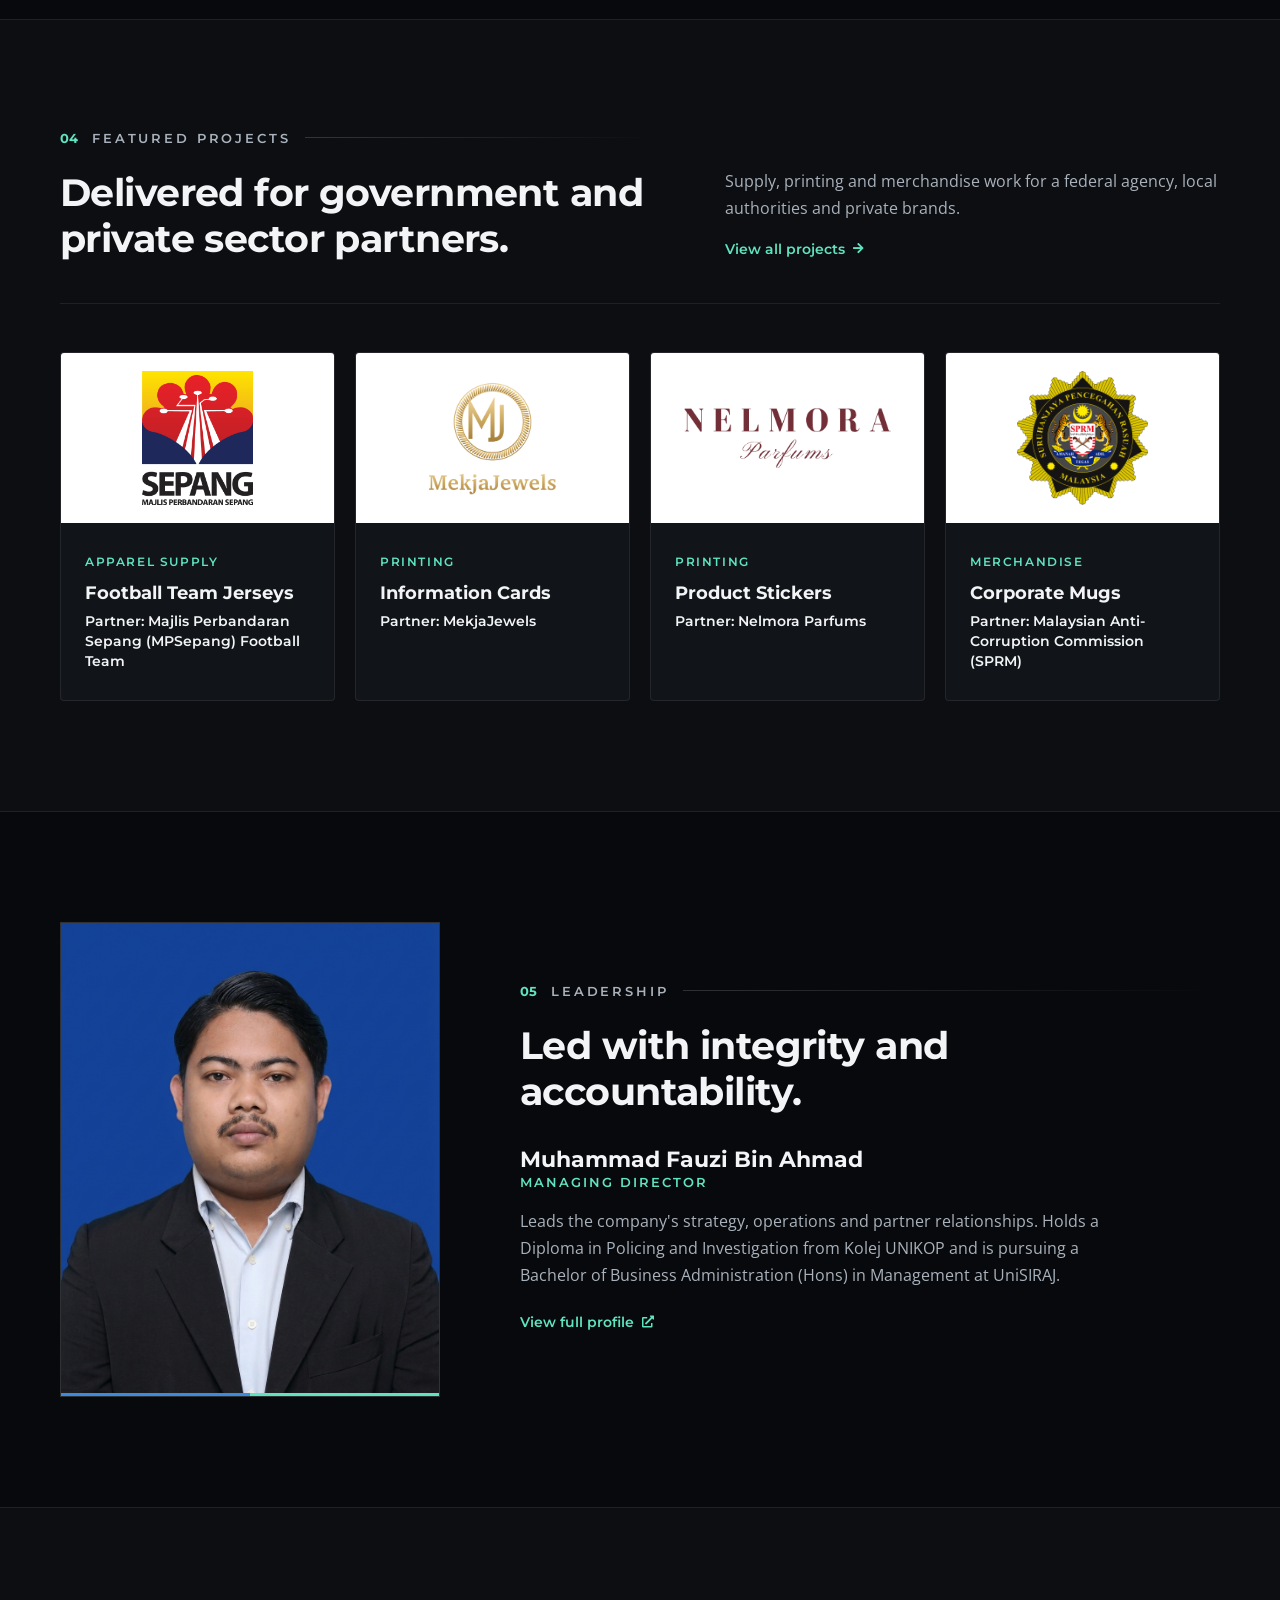
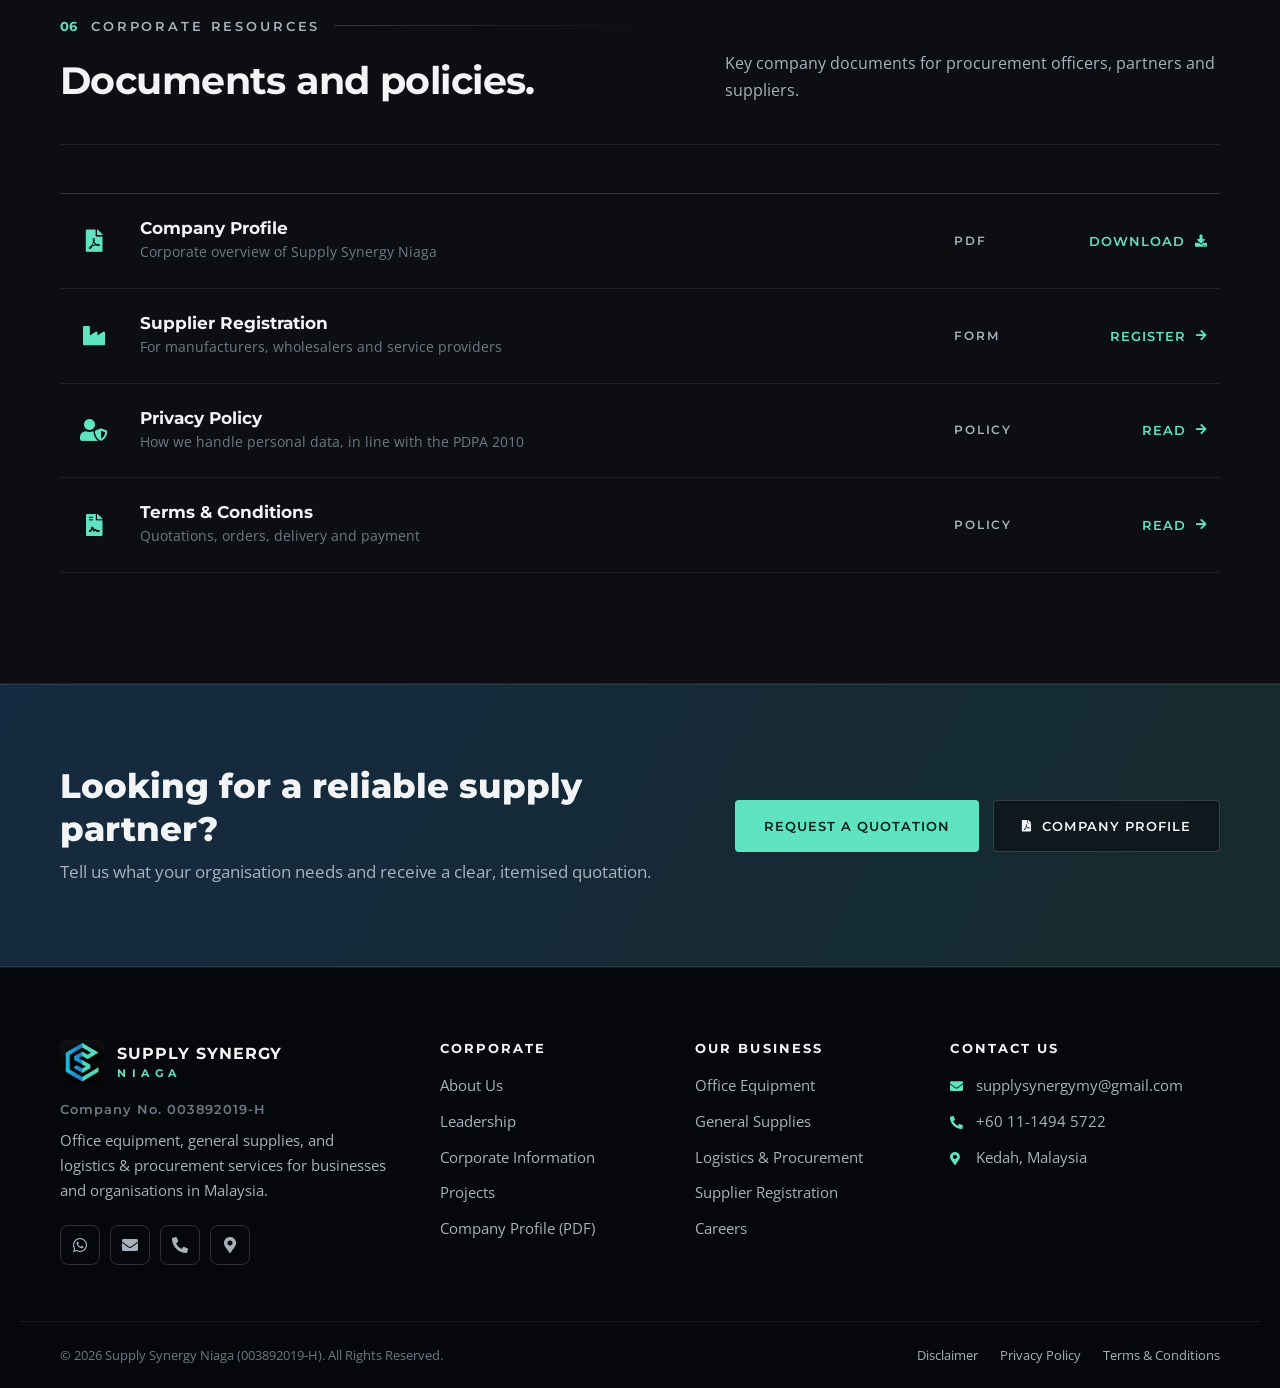
==== commit 4ea8de2f: "Project cards: remove description lines" ====
--- a/index.html
+++ b/index.html
@@ -260,7 +260,6 @@
                     <span class="project-tag">Apparel Supply</span>
                     <h3>Football Team Jerseys</h3>
                     <p class="project-client">Partner: Majlis Perbandaran Sepang (MPSepang) Football Team</p>
-                    <p>Supplied football jerseys for the MPSepang football team.</p>
                 </div>
             </article>
             <article class="project">
@@ -269,7 +268,6 @@
                     <span class="project-tag">Printing</span>
                     <h3>Information Cards</h3>
                     <p class="project-client">Partner: MekjaJewels</p>
-                    <p>Produced information cards for MekjaJewels.</p>
                 </div>
             </article>
             <article class="project">
@@ -278,7 +276,6 @@
                     <span class="project-tag">Printing</span>
                     <h3>Product Stickers</h3>
                     <p class="project-client">Partner: Nelmora Parfums</p>
-                    <p>Produced stickers for Nelmora Parfums.</p>
                 </div>
             </article>
             <article class="project">
@@ -287,7 +284,6 @@
                     <span class="project-tag">Merchandise</span>
                     <h3>Corporate Mugs</h3>
                     <p class="project-client">Partner: Malaysian Anti-Corruption Commission (SPRM)</p>
-                    <p>Supplied and delivered mugs to SPRM as a subcontractor.</p>
                 </div>
             </article>
         </div>
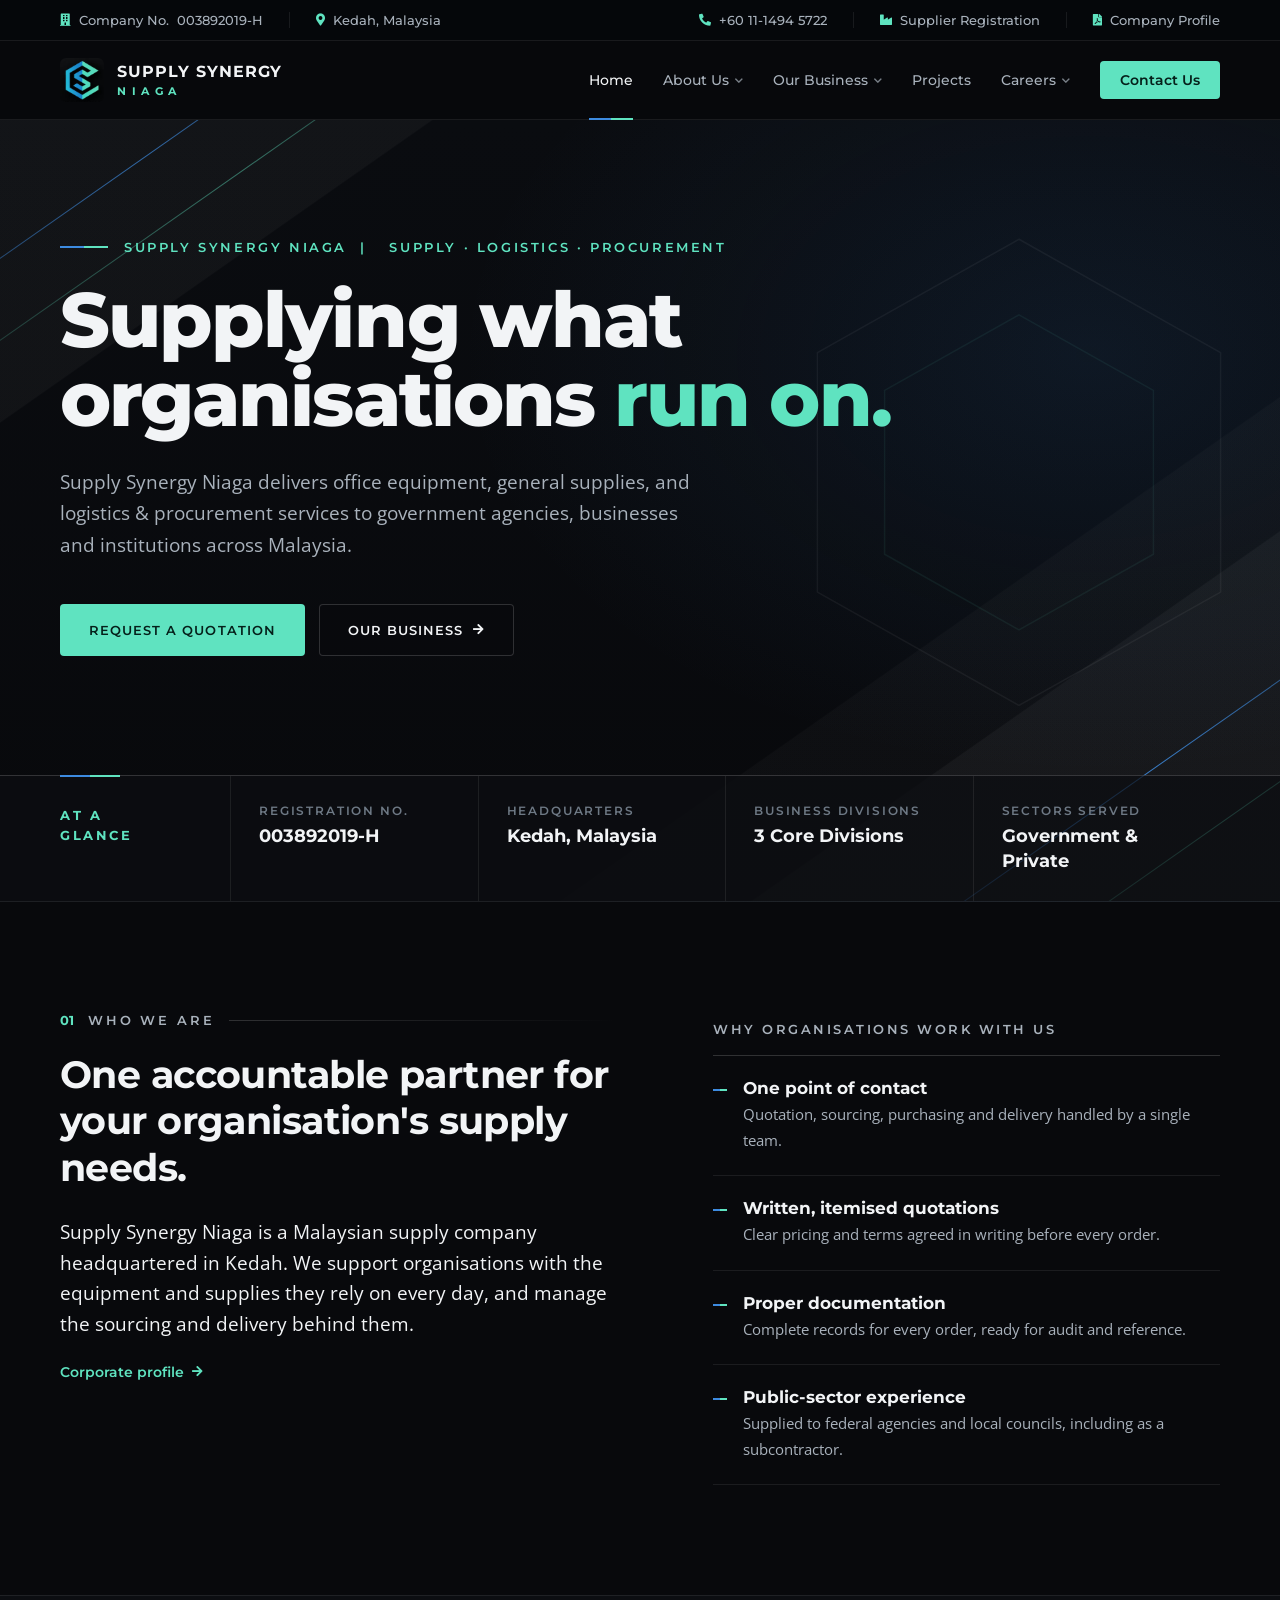
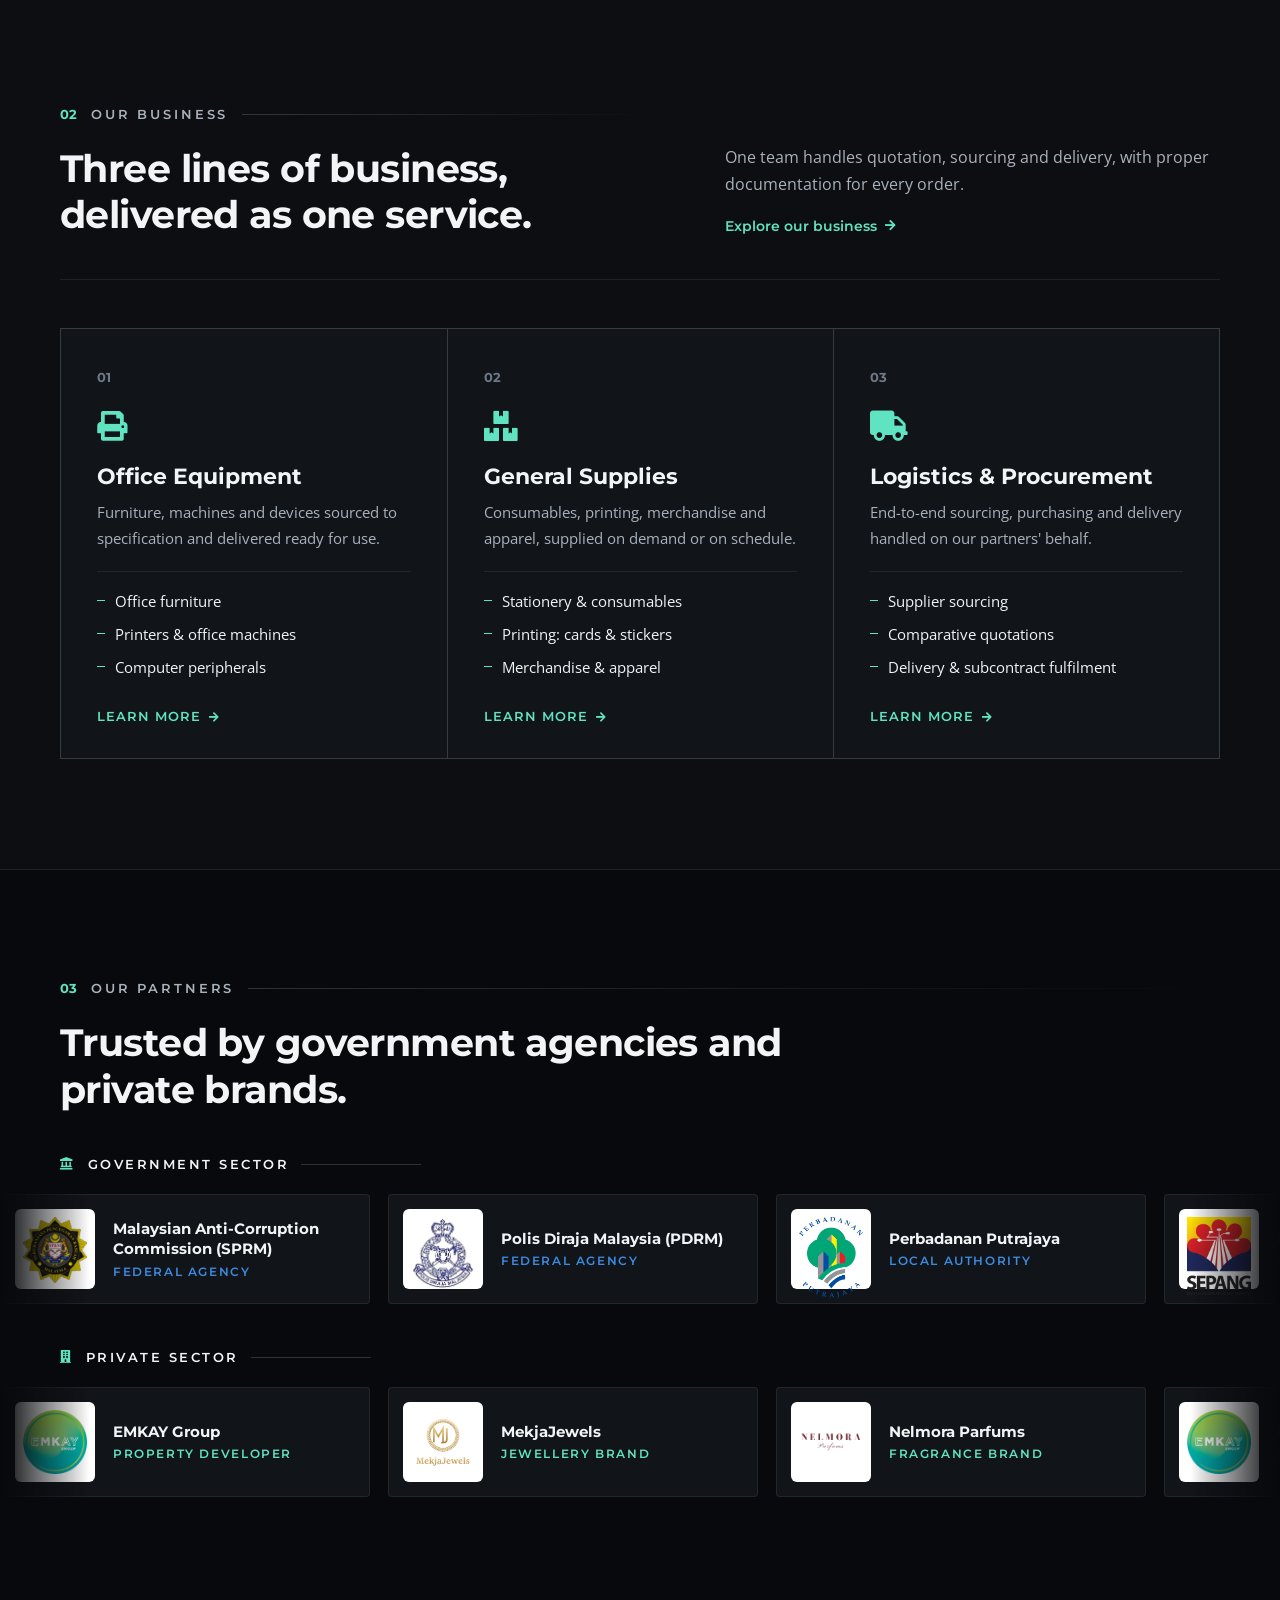
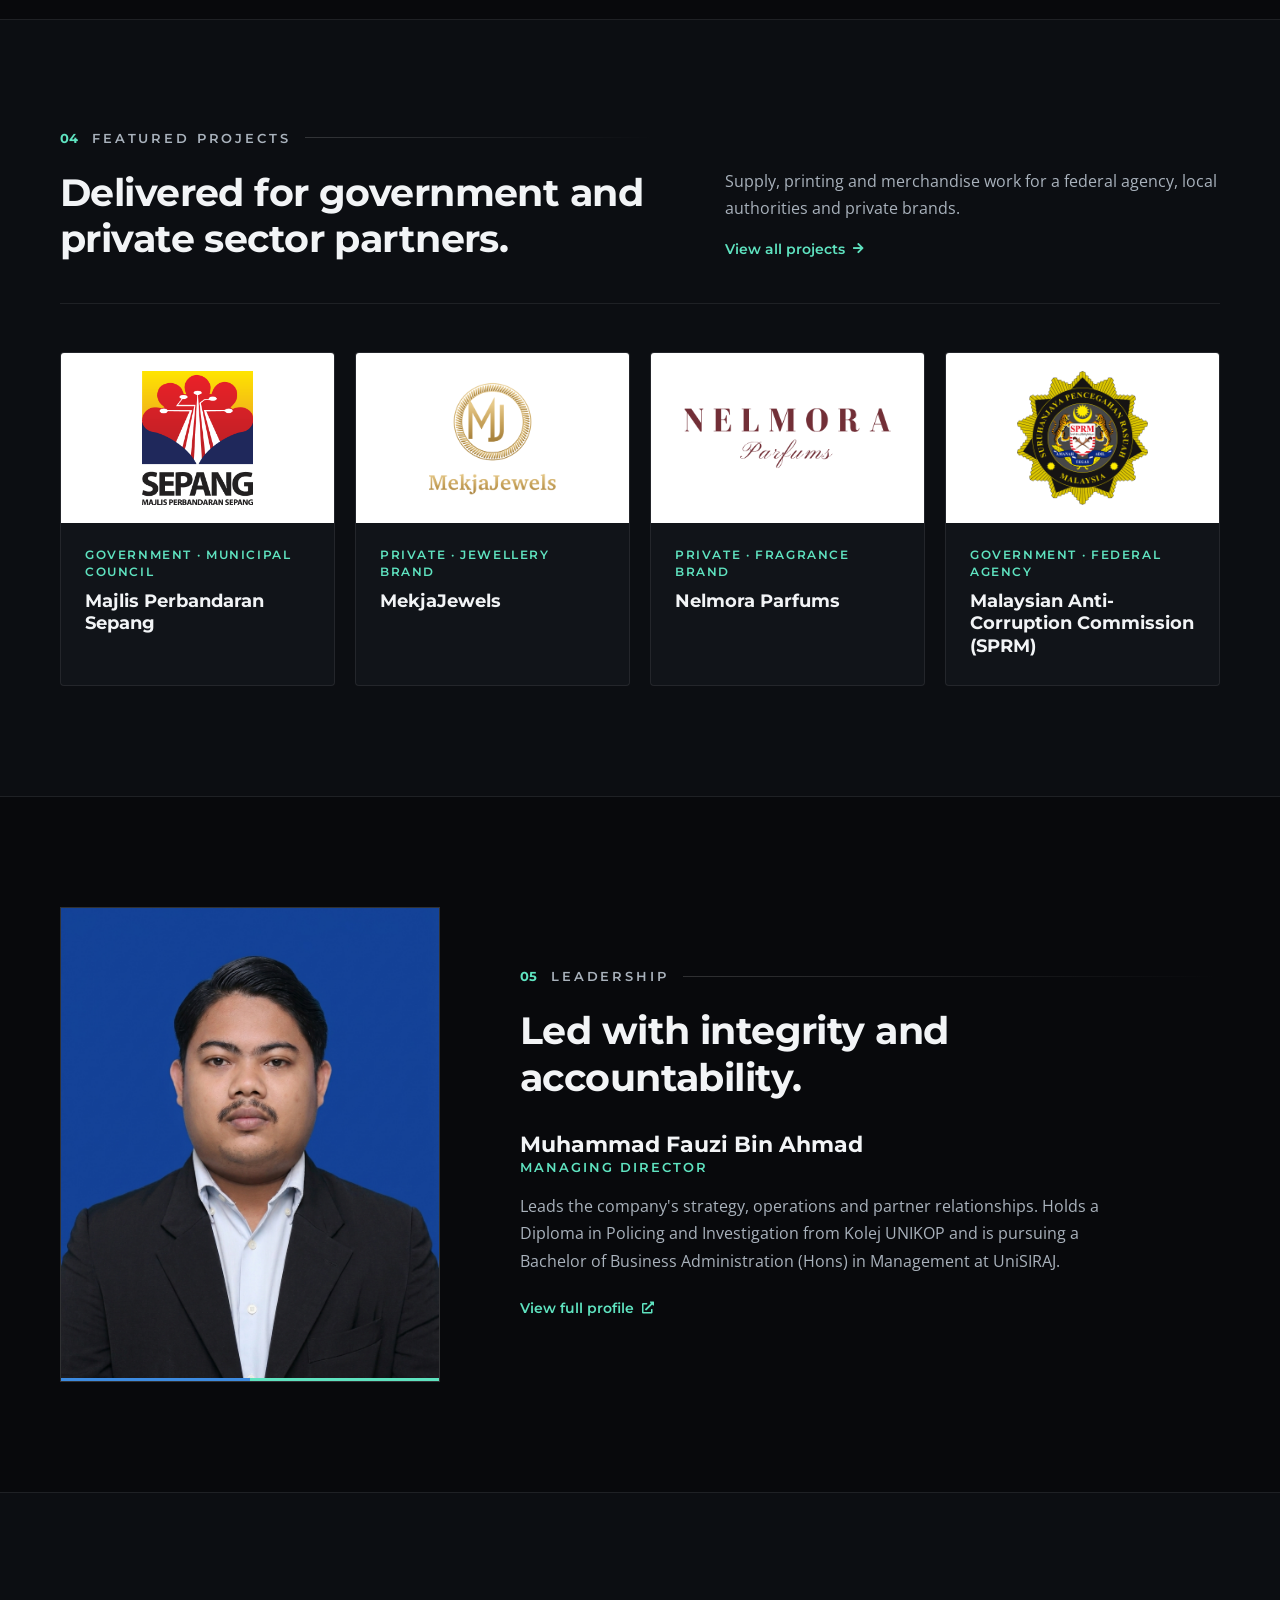
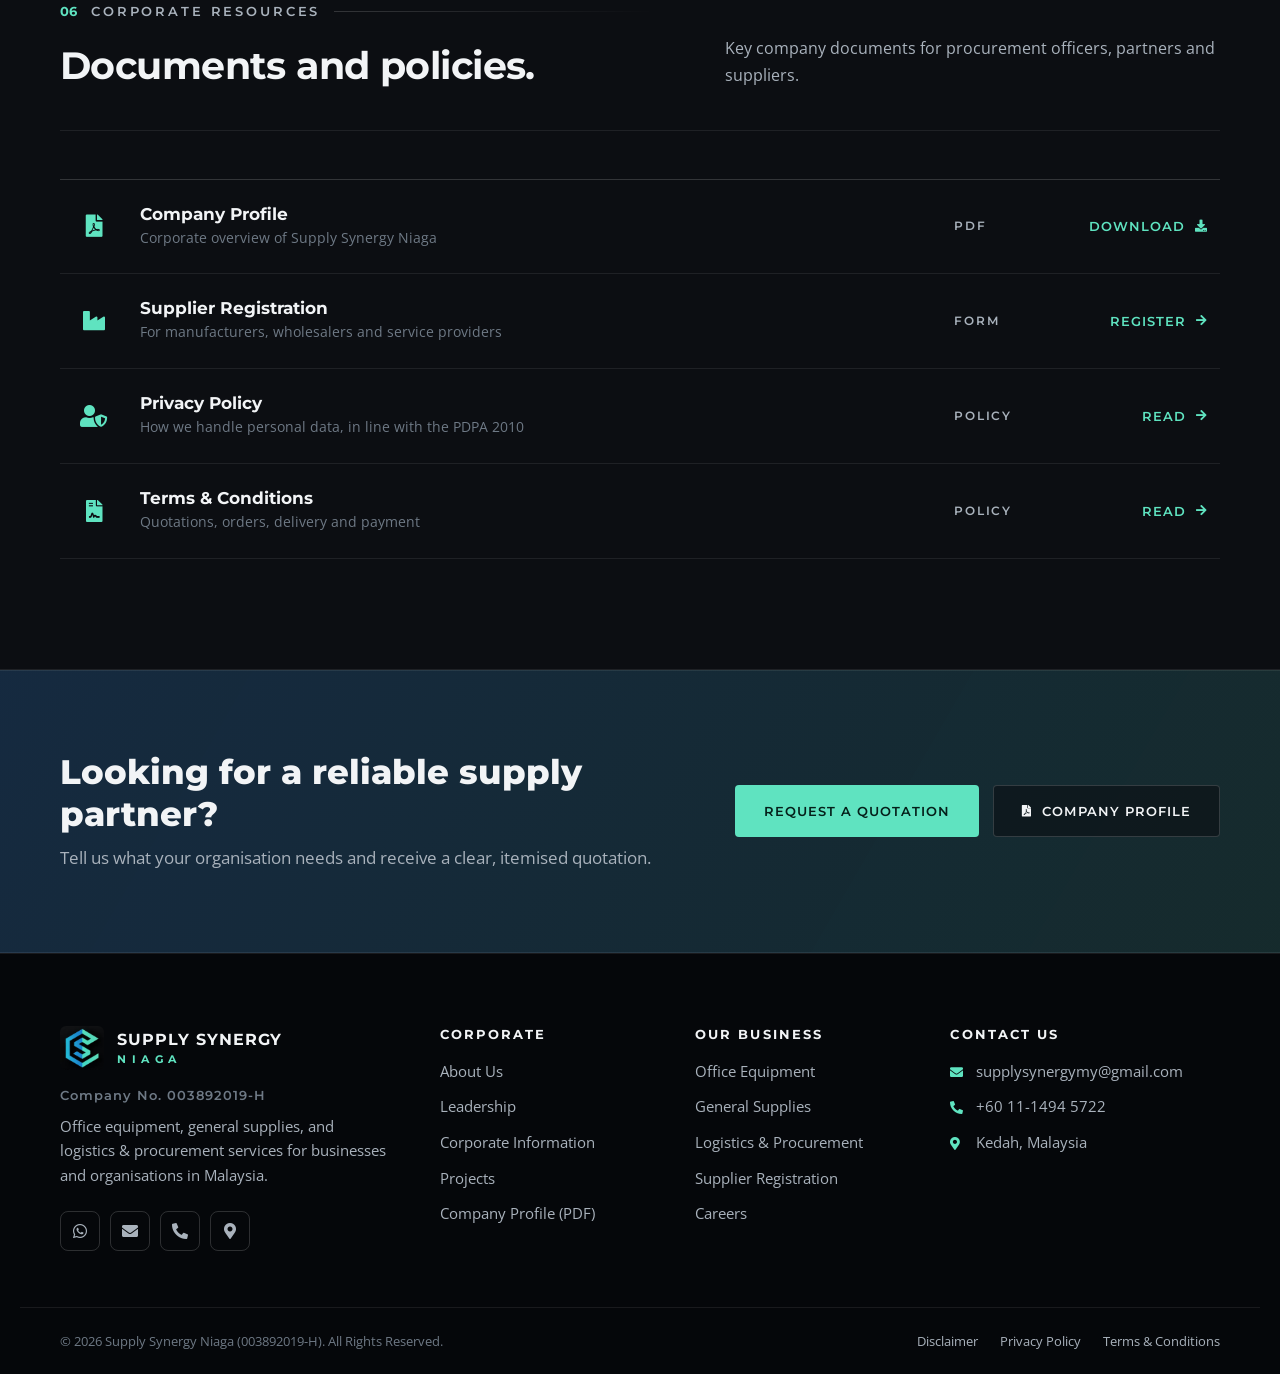
==== commit 8c277c2e: "Project cards: show partner name and sector only" ====
--- a/index.html
+++ b/index.html
@@ -257,33 +257,29 @@
             <article class="project">
                 <div class="project-img project-logo"><img src="image/mpsepang.png" alt="Majlis Perbandaran Sepang logo"></div>
                 <div class="project-body">
-                    <span class="project-tag">Apparel Supply</span>
-                    <h3>Football Team Jerseys</h3>
-                    <p class="project-client">Partner: Majlis Perbandaran Sepang (MPSepang) Football Team</p>
+                    <span class="project-tag">Government &middot; Municipal Council</span>
+                    <h3>Majlis Perbandaran Sepang</h3>
                 </div>
             </article>
             <article class="project">
                 <div class="project-img project-logo"><img src="image/mekjajewels-web.png" alt="MekjaJewels logo"></div>
                 <div class="project-body">
-                    <span class="project-tag">Printing</span>
-                    <h3>Information Cards</h3>
-                    <p class="project-client">Partner: MekjaJewels</p>
+                    <span class="project-tag">Private &middot; Jewellery Brand</span>
+                    <h3>MekjaJewels</h3>
                 </div>
             </article>
             <article class="project">
                 <div class="project-img project-logo"><img src="image/nelmora.png" alt="Nelmora Parfums logo"></div>
                 <div class="project-body">
-                    <span class="project-tag">Printing</span>
-                    <h3>Product Stickers</h3>
-                    <p class="project-client">Partner: Nelmora Parfums</p>
+                    <span class="project-tag">Private &middot; Fragrance Brand</span>
+                    <h3>Nelmora Parfums</h3>
                 </div>
             </article>
             <article class="project">
                 <div class="project-img project-logo"><img src="image/sprm.png" alt="Malaysian Anti-Corruption Commission (SPRM) logo"></div>
                 <div class="project-body">
-                    <span class="project-tag">Merchandise</span>
-                    <h3>Corporate Mugs</h3>
-                    <p class="project-client">Partner: Malaysian Anti-Corruption Commission (SPRM)</p>
+                    <span class="project-tag">Government &middot; Federal Agency</span>
+                    <h3>Malaysian Anti-Corruption Commission (SPRM)</h3>
                 </div>
             </article>
         </div>
--- a/style.css
+++ b/style.css
@@ -372,7 +372,7 @@
 }
 .project:hover .project-logo img { transform: scale(1.04); }
 .project-body { padding: 24px 24px 28px; flex: 1; }
-.project-tag { font: 600 11.5px var(--head); letter-spacing: .14em; text-transform: uppercase; color: var(--mint); }
+.project-tag { display: block; font: 600 11.5px/1.5 var(--head); letter-spacing: .14em; text-transform: uppercase; color: var(--mint); }
 .project-body h3 { margin-top: 8px; font-size: 18px; font-weight: 700; }
 .project-body p { margin-top: 10px; font-size: 15px; }
 .project-body .project-client { margin-top: 6px; font: 600 13.5px/1.5 var(--head); color: var(--text); }
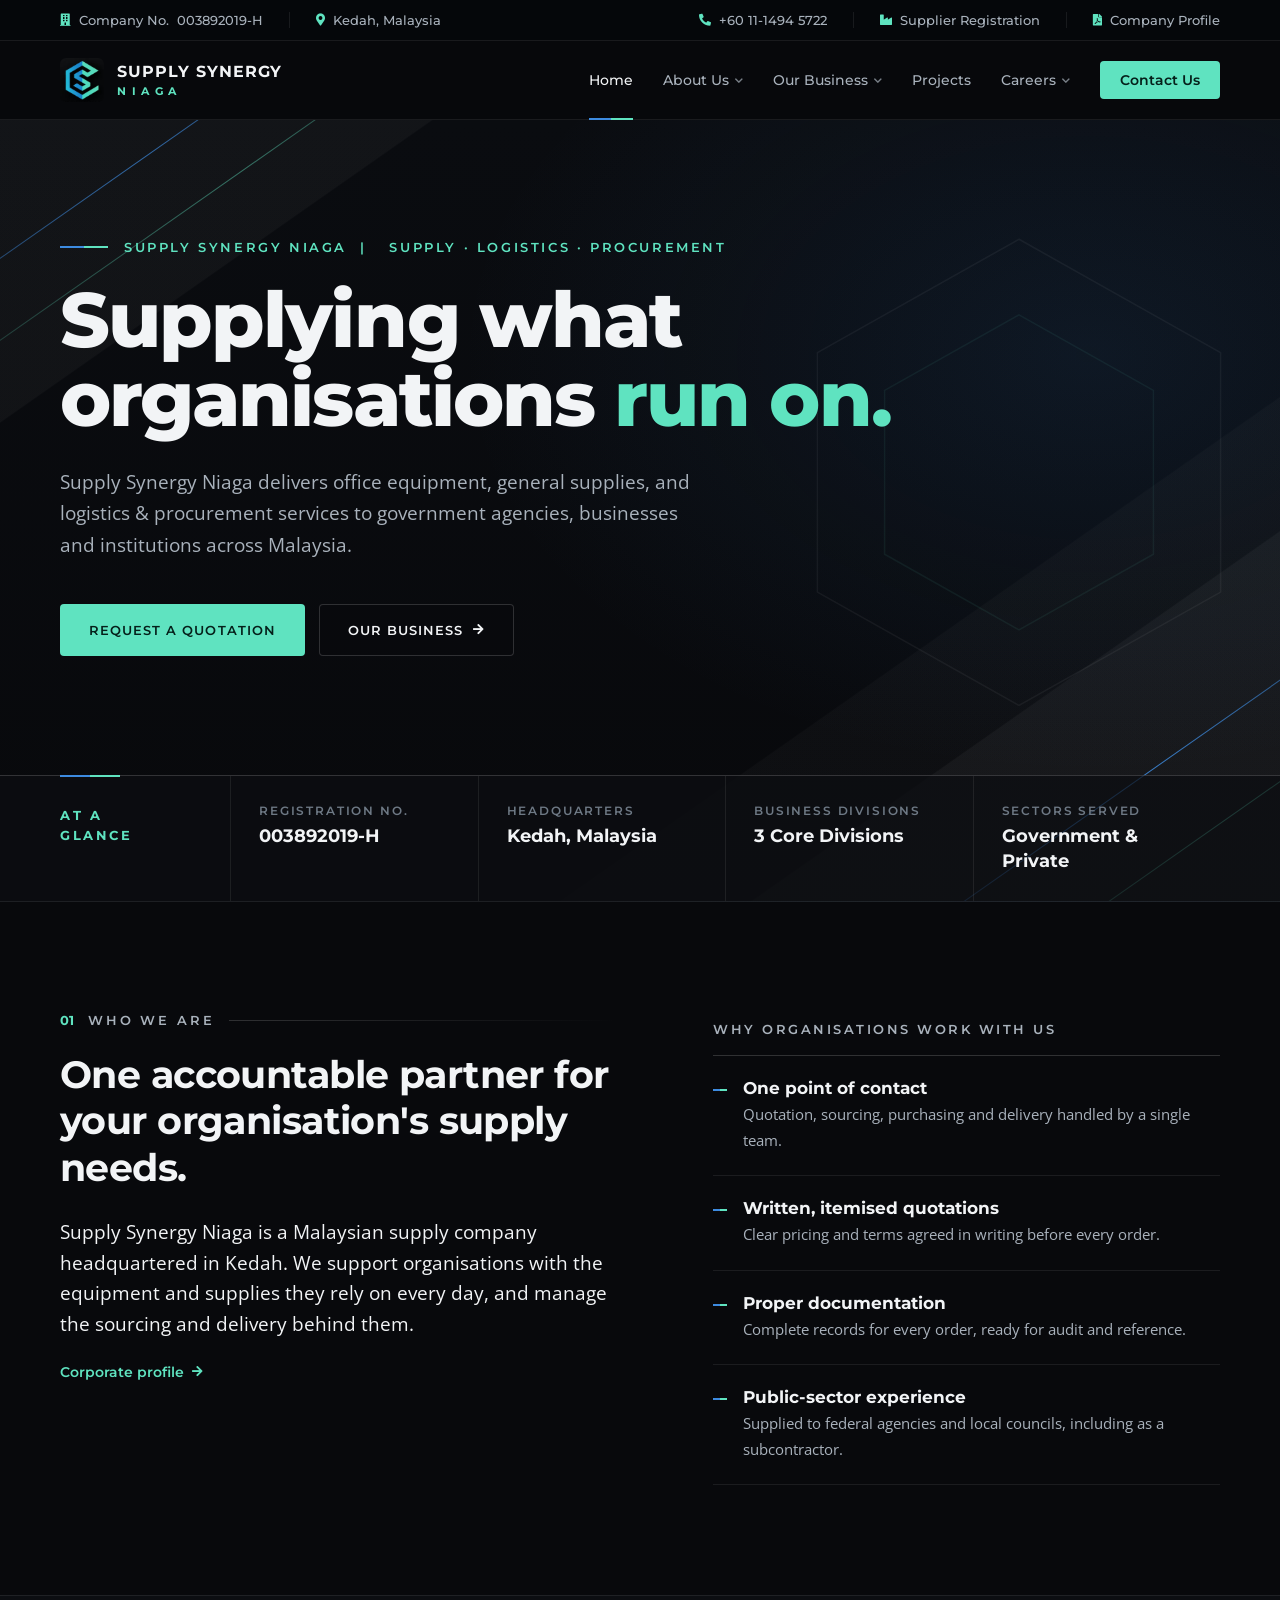
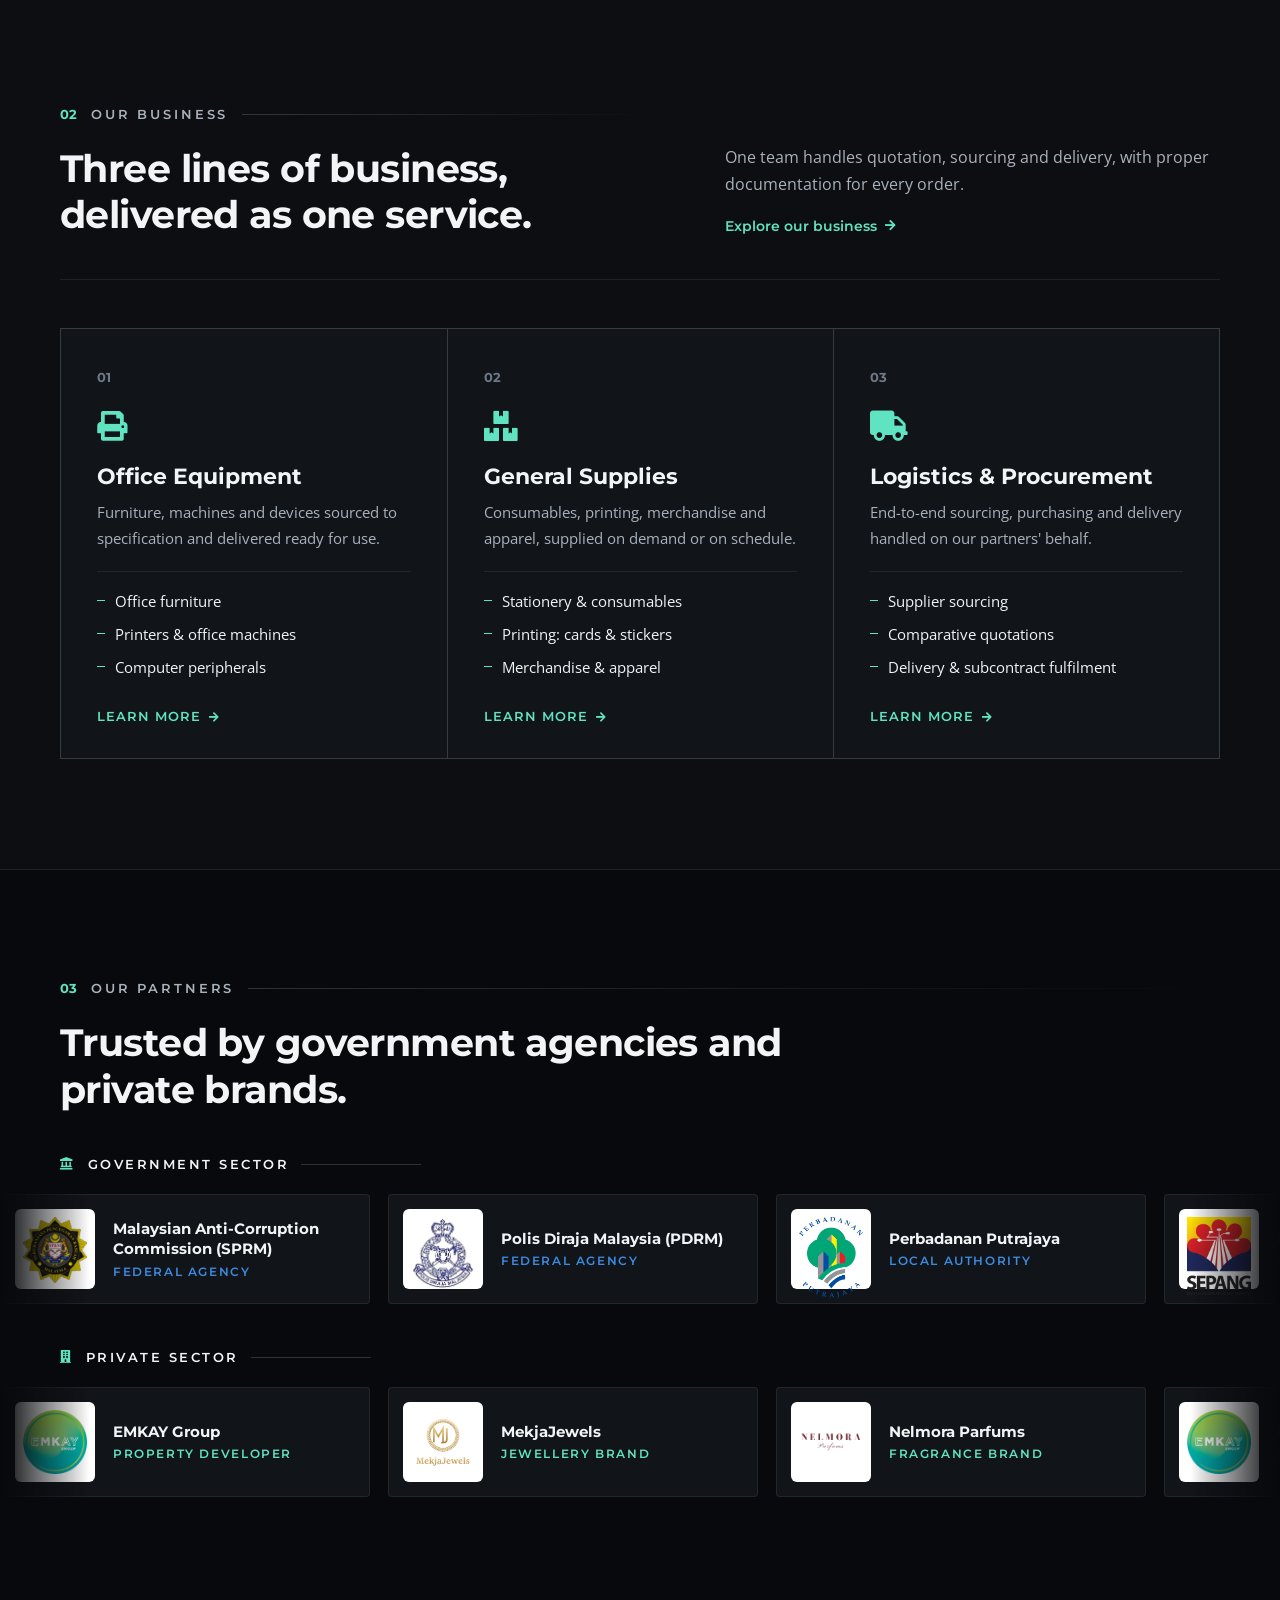
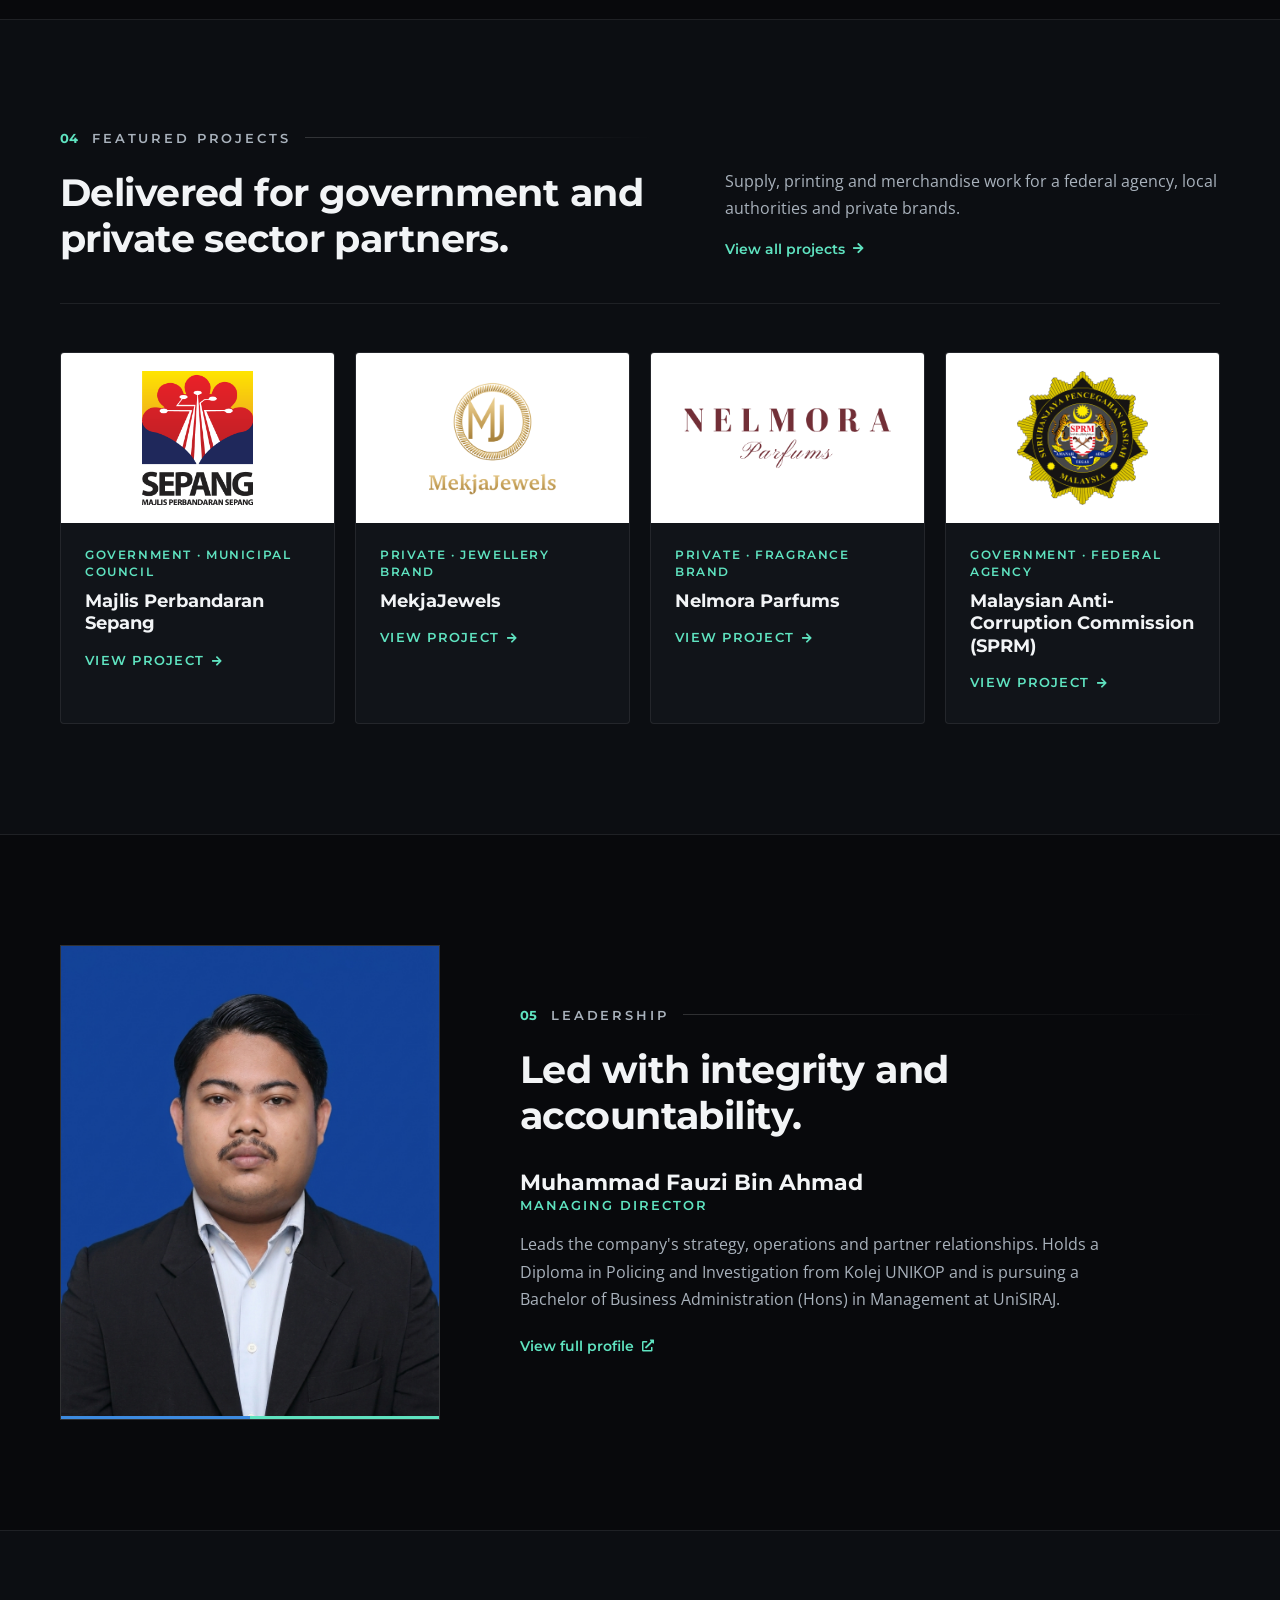
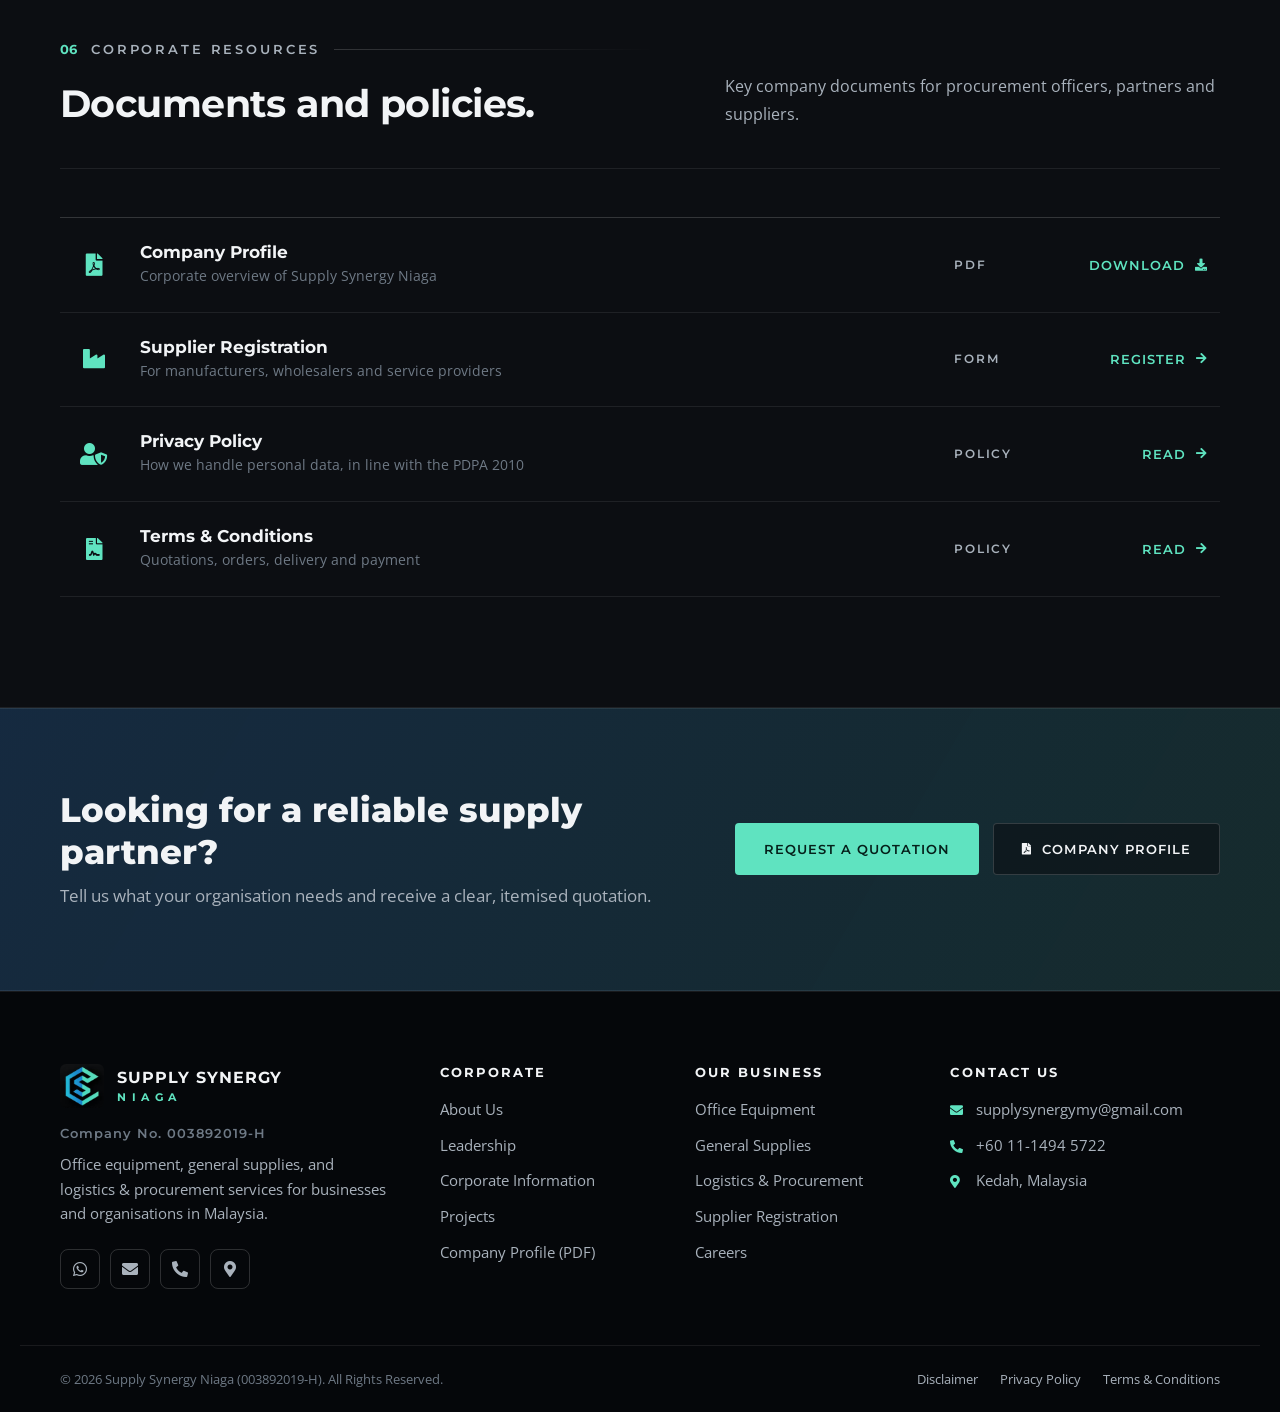
==== commit c922ad79: "Projects: click a card to open a project window with gallery and details" ====
--- a/index.html
+++ b/index.html
@@ -254,32 +254,36 @@
             </div>
         </div>
         <div class="projects">
-            <article class="project">
+            <article class="project" data-project="mpsepang" role="button" tabindex="0" aria-haspopup="dialog" aria-label="View project for Majlis Perbandaran Sepang">
                 <div class="project-img project-logo"><img src="image/mpsepang.png" alt="Majlis Perbandaran Sepang logo"></div>
                 <div class="project-body">
                     <span class="project-tag">Government &middot; Municipal Council</span>
                     <h3>Majlis Perbandaran Sepang</h3>
+                    <span class="project-more">View project <i class="fas fa-arrow-right"></i></span>
                 </div>
             </article>
-            <article class="project">
+            <article class="project" data-project="mekjajewels" role="button" tabindex="0" aria-haspopup="dialog" aria-label="View project for MekjaJewels">
                 <div class="project-img project-logo"><img src="image/mekjajewels-web.png" alt="MekjaJewels logo"></div>
                 <div class="project-body">
                     <span class="project-tag">Private &middot; Jewellery Brand</span>
                     <h3>MekjaJewels</h3>
+                    <span class="project-more">View project <i class="fas fa-arrow-right"></i></span>
                 </div>
             </article>
-            <article class="project">
+            <article class="project" data-project="nelmora" role="button" tabindex="0" aria-haspopup="dialog" aria-label="View project for Nelmora Parfums">
                 <div class="project-img project-logo"><img src="image/nelmora.png" alt="Nelmora Parfums logo"></div>
                 <div class="project-body">
                     <span class="project-tag">Private &middot; Fragrance Brand</span>
                     <h3>Nelmora Parfums</h3>
+                    <span class="project-more">View project <i class="fas fa-arrow-right"></i></span>
                 </div>
             </article>
-            <article class="project">
+            <article class="project" data-project="sprm" role="button" tabindex="0" aria-haspopup="dialog" aria-label="View project for Malaysian Anti-Corruption Commission (SPRM)">
                 <div class="project-img project-logo"><img src="image/sprm.png" alt="Malaysian Anti-Corruption Commission (SPRM) logo"></div>
                 <div class="project-body">
                     <span class="project-tag">Government &middot; Federal Agency</span>
                     <h3>Malaysian Anti-Corruption Commission (SPRM)</h3>
+                    <span class="project-more">View project <i class="fas fa-arrow-right"></i></span>
                 </div>
             </article>
         </div>
--- a/style.css
+++ b/style.css
@@ -376,6 +376,79 @@
 .project-body h3 { margin-top: 8px; font-size: 18px; font-weight: 700; }
 .project-body p { margin-top: 10px; font-size: 15px; }
 .project-body .project-client { margin-top: 6px; font: 600 13.5px/1.5 var(--head); color: var(--text); }
+
+/* project cards open a project window */
+.project[data-project] { cursor: pointer; }
+.project[data-project]:focus-visible { outline: 2px solid var(--mint); outline-offset: 3px; }
+.project-more {
+    display: inline-flex; align-items: center; gap: 8px; margin-top: 18px;
+    font: 600 12.5px var(--head); letter-spacing: .1em; text-transform: uppercase; color: var(--mint);
+}
+.project-more i { font-size: 11px; transition: transform .25s; }
+.project:hover .project-more i { transform: translateX(4px); }
+
+/* project window */
+.pmodal { position: fixed; inset: 0; z-index: 200; display: grid; place-items: center; padding: 32px; }
+.pmodal[hidden] { display: none; }
+.pmodal-backdrop { position: absolute; inset: 0; background: rgba(3,4,6,.82); backdrop-filter: blur(4px); -webkit-backdrop-filter: blur(4px); opacity: 0; transition: opacity .2s; }
+.pmodal-panel {
+    position: relative; width: min(1080px, 100%); max-height: calc(100vh - 64px); overflow: auto;
+    display: grid; grid-template-columns: minmax(0, 1.25fr) minmax(0, 1fr);
+    background: var(--card); border: 1px solid var(--line-2); border-radius: var(--r);
+    box-shadow: 0 40px 100px rgba(0,0,0,.7);
+    opacity: 0; transform: translateY(14px); transition: opacity .2s, transform .25s var(--ease);
+}
+.pmodal.open .pmodal-backdrop, .pmodal.open .pmodal-panel { opacity: 1; transform: none; }
+.pmodal-panel::before { content: ''; position: absolute; left: 0; top: 0; width: 160px; height: 3px; background: var(--bar); z-index: 2; }
+.pmodal-close {
+    position: absolute; top: 14px; right: 14px; z-index: 3;
+    width: 42px; height: 42px; display: grid; place-items: center; cursor: pointer;
+    background: rgba(8,9,12,.75); border: 1px solid var(--line-2); border-radius: 4px; color: var(--text); font-size: 16px;
+}
+.pmodal-close:hover { border-color: var(--mint); color: var(--mint); }
+.pm-gallery { padding: 22px; background: var(--bg-2); border-right: 1px solid var(--line); }
+.pm-stage { position: relative; aspect-ratio: 4 / 3; overflow: hidden; border-radius: 4px; background: #000; }
+.pm-stage.is-logo { background: #fff; }
+.pm-main { width: 100%; height: 100%; object-fit: cover; }
+.pm-stage.is-logo .pm-main { object-fit: contain; padding: 12%; }
+.pm-nav {
+    position: absolute; top: 50%; transform: translateY(-50%);
+    width: 42px; height: 42px; display: grid; place-items: center; cursor: pointer;
+    background: rgba(8,9,12,.7); border: 1px solid rgba(255,255,255,.2); border-radius: 50%; color: #fff;
+}
+.pm-nav:hover { background: var(--mint); border-color: var(--mint); color: #05201a; }
+.pm-prev { left: 12px; }
+.pm-next { right: 12px; }
+.pm-count { position: absolute; right: 12px; bottom: 12px; padding: 4px 10px; border-radius: 4px; background: rgba(8,9,12,.75); font: 600 12px var(--head); color: #fff; }
+.pm-thumbs { display: flex; gap: 10px; margin-top: 12px; overflow-x: auto; }
+.pm-thumb { flex: 0 0 76px; height: 58px; padding: 0; cursor: pointer; border: 2px solid transparent; border-radius: 4px; overflow: hidden; background: #000; opacity: .6; transition: opacity .2s, border-color .2s; }
+.pm-thumb.is-logo { background: #fff; }
+.pm-thumb img { width: 100%; height: 100%; object-fit: cover; }
+.pm-thumb.is-logo img { object-fit: contain; padding: 6px; }
+.pm-thumb:hover { opacity: 1; }
+.pm-thumb.active { opacity: 1; border-color: var(--mint); }
+.pmodal.single .pm-nav, .pmodal.single .pm-count, .pmodal.single .pm-thumbs { display: none; }
+.pm-info { padding: 44px 40px 40px; display: flex; flex-direction: column; }
+.pm-sector { font: 600 12px var(--head); letter-spacing: .14em; text-transform: uppercase; color: var(--mint); padding-right: 40px; }
+.pm-partner { margin-top: 10px; font-size: 26px; font-weight: 800; line-height: 1.2; }
+.pm-title { margin-top: 6px; font: 600 16px var(--head); color: var(--text-2); }
+.pm-desc { margin-top: 20px; }
+.pm-desc p + p { margin-top: 10px; }
+.pm-meta { margin: 24px 0 28px; border-top: 1px solid var(--line); }
+.pm-meta div { display: grid; grid-template-columns: 90px minmax(0, 1fr); gap: 12px; padding: 12px 0; border-bottom: 1px solid var(--line); }
+.pm-meta dt { font: 600 11.5px var(--head); letter-spacing: .14em; text-transform: uppercase; color: var(--muted); padding-top: 2px; }
+.pm-meta dd { font: 600 14.5px var(--head); color: var(--text); }
+.pm-cta { margin-top: auto; align-self: flex-start; }
+@media (max-width: 800px) {
+    .pmodal { padding: 0; place-items: stretch; }
+    .pmodal-panel { grid-template-columns: 1fr; max-height: 100vh; height: 100%; border-radius: 0; border: 0; }
+    .pm-gallery { padding: 0; border-right: 0; border-bottom: 1px solid var(--line); }
+    .pm-stage { border-radius: 0; }
+    .pm-thumbs { padding: 0 16px 14px; }
+    .pm-info { padding: 26px 20px calc(30px + env(safe-area-inset-bottom)); }
+    .pm-partner { font-size: 22px; }
+    .pm-cta { align-self: stretch; margin-top: 8px; }
+}
 
 /* ── process ── */
 .process { margin-top: 56px; }
@@ -795,6 +868,7 @@
 @media (prefers-reduced-motion: reduce) {
     html { scroll-behavior: auto; }
     .hero-text > * { opacity: 1; animation: none; }
+    .pmodal-backdrop, .pmodal-panel { transition: none; }
     .pm-track { animation: none !important; }
     .reveal { opacity: 1; transform: none; transition: none; }
     .nav-indicator { transition: none; }
